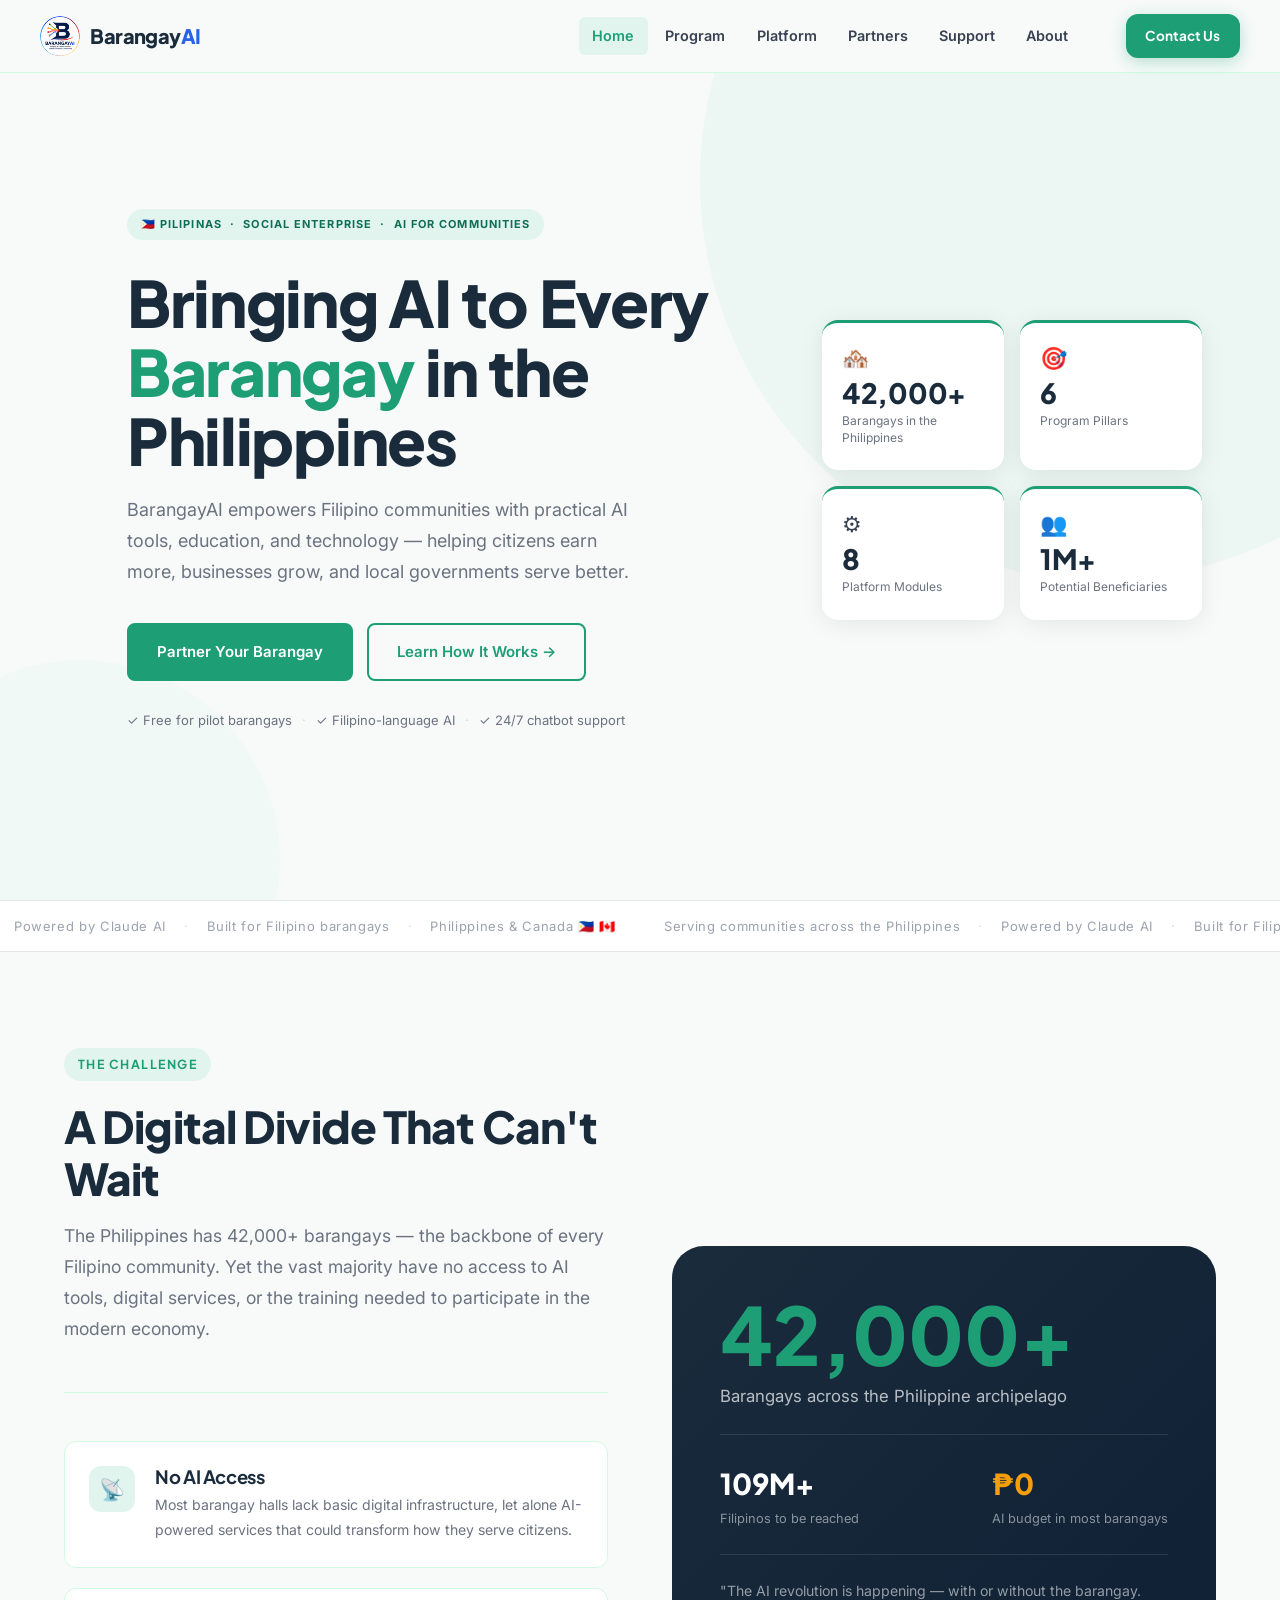
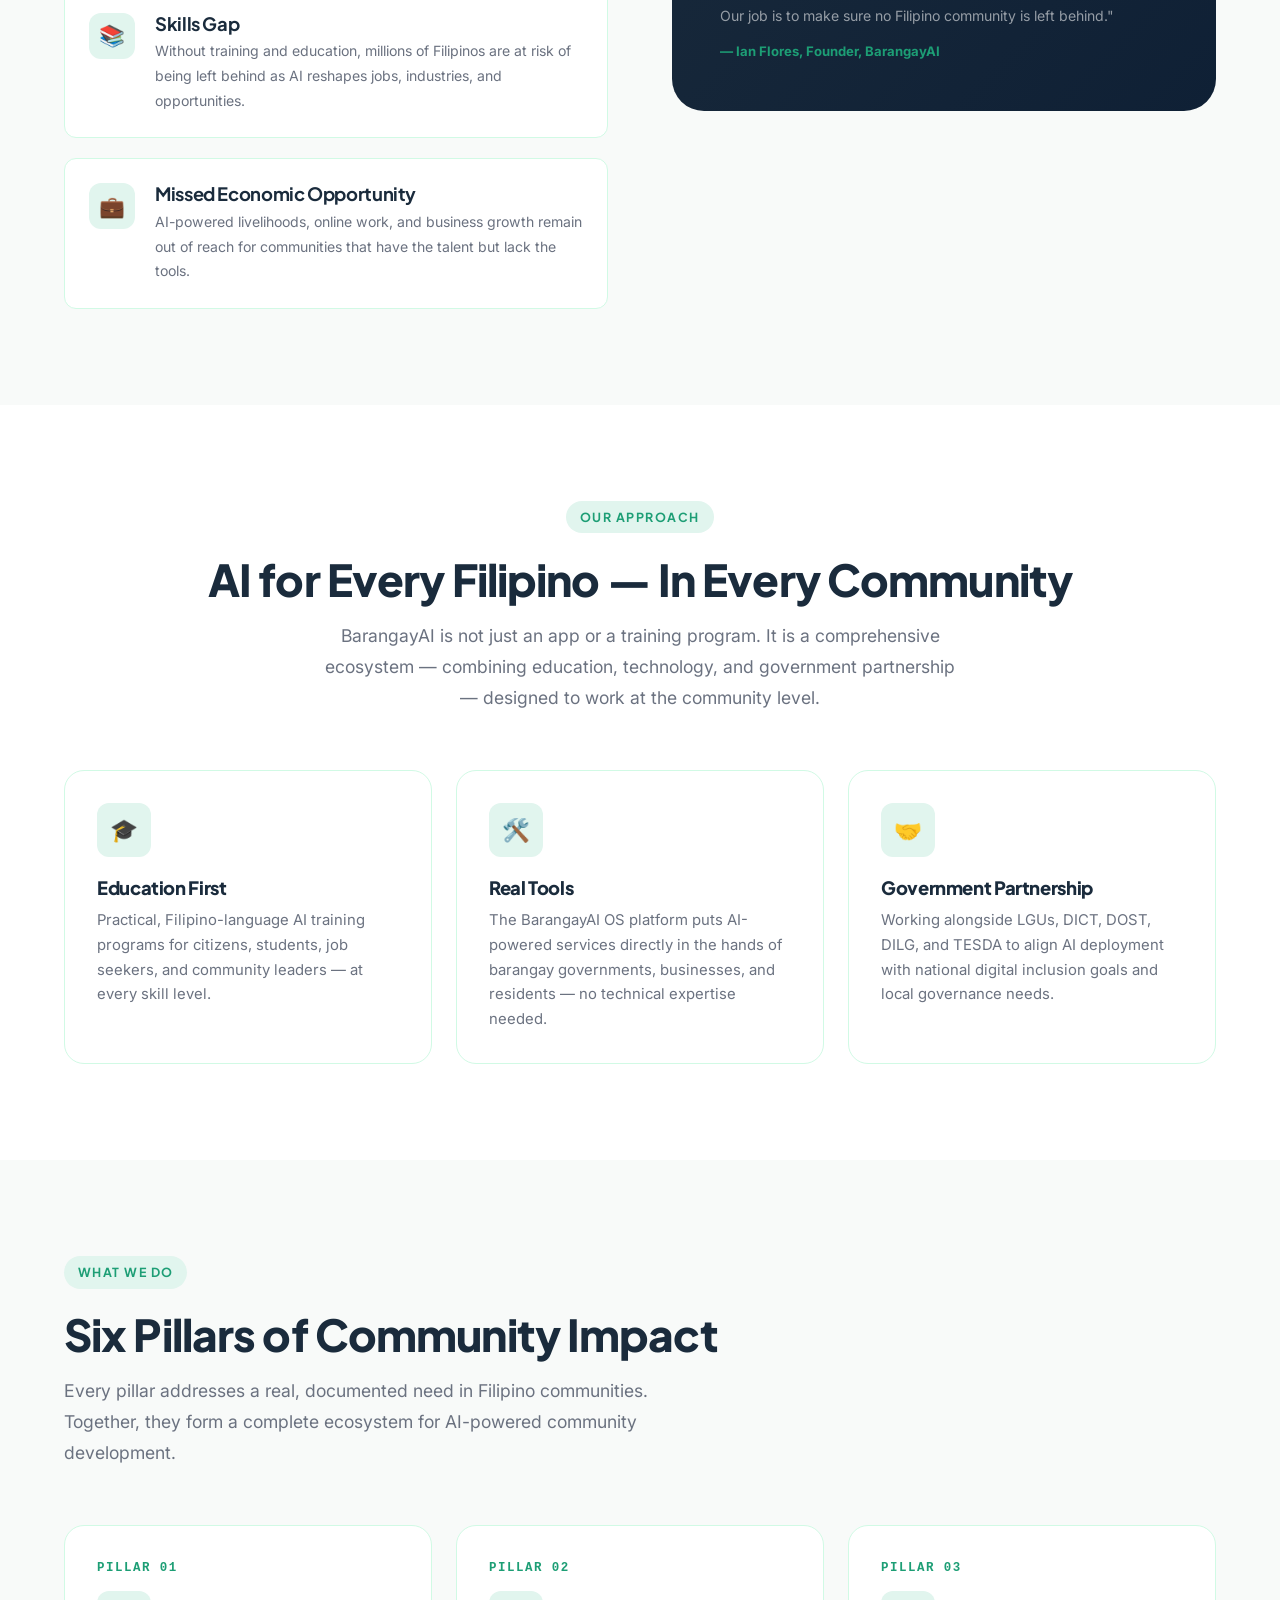
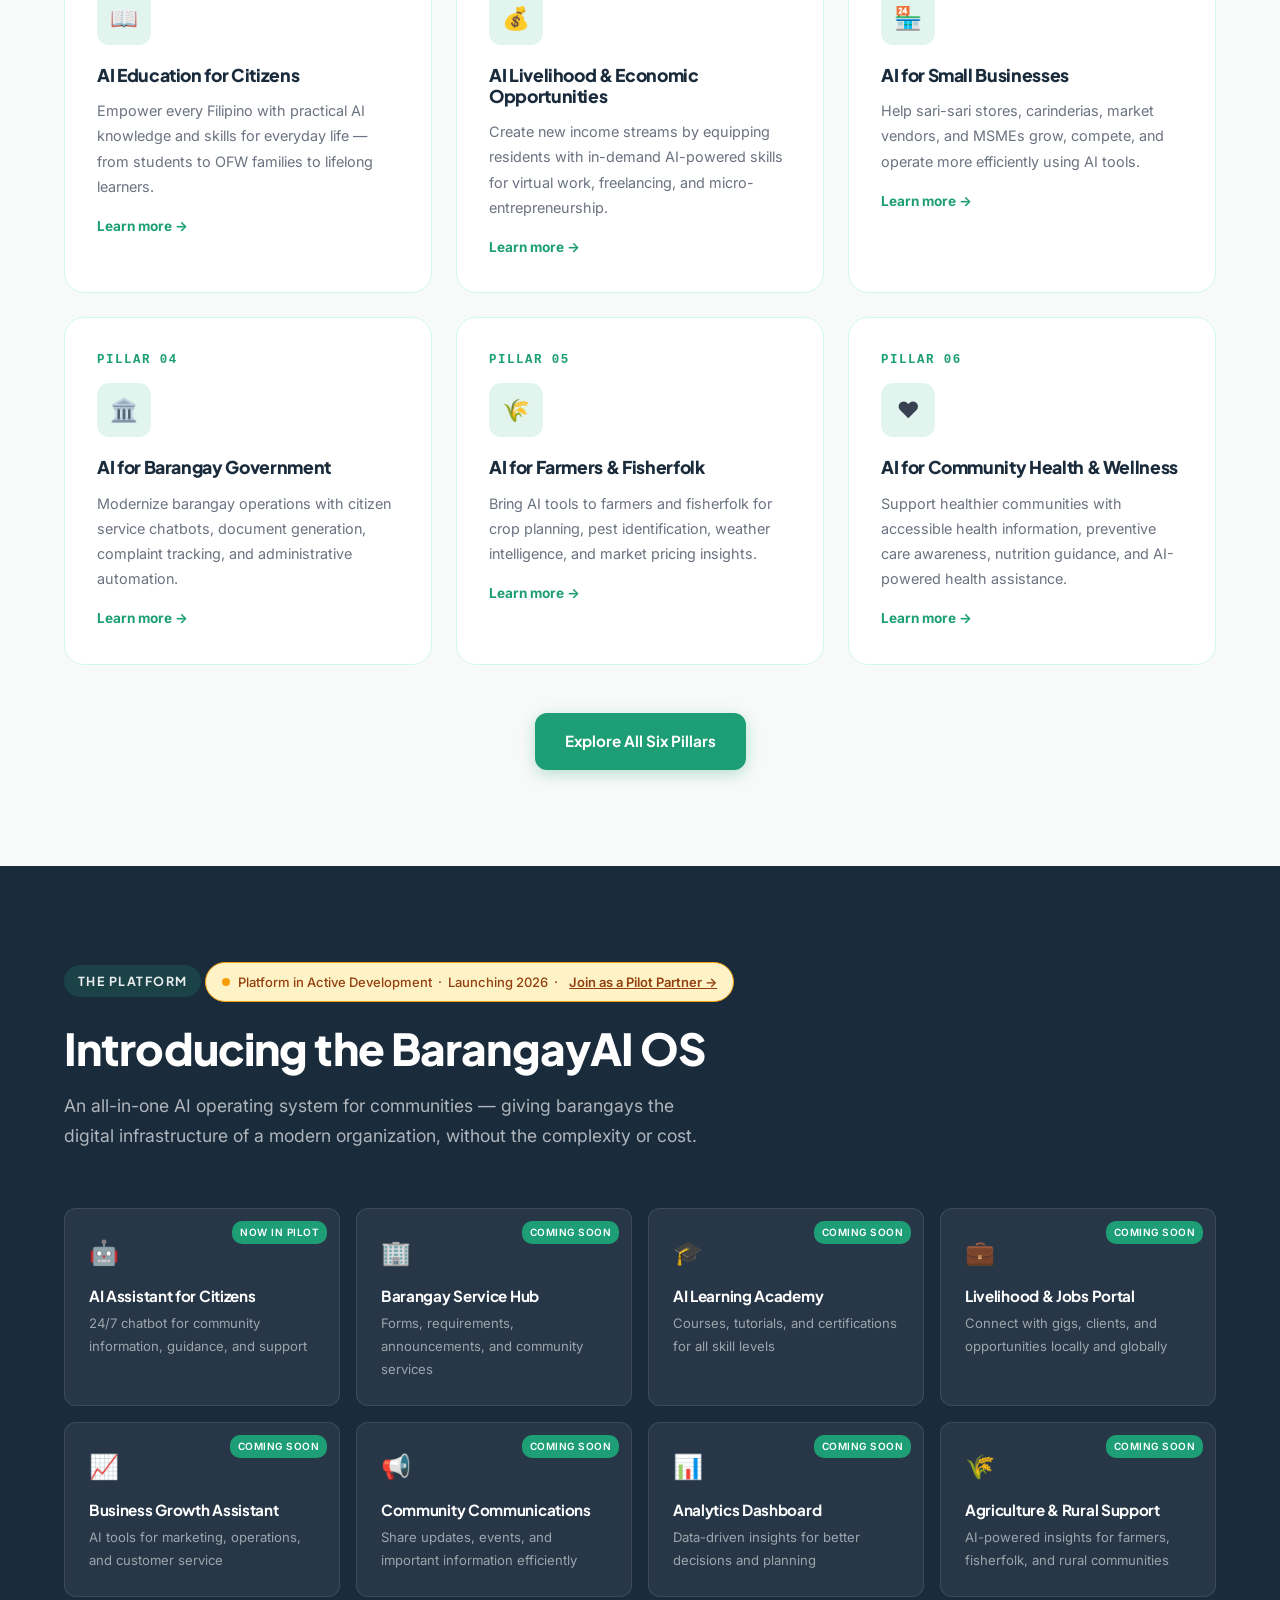
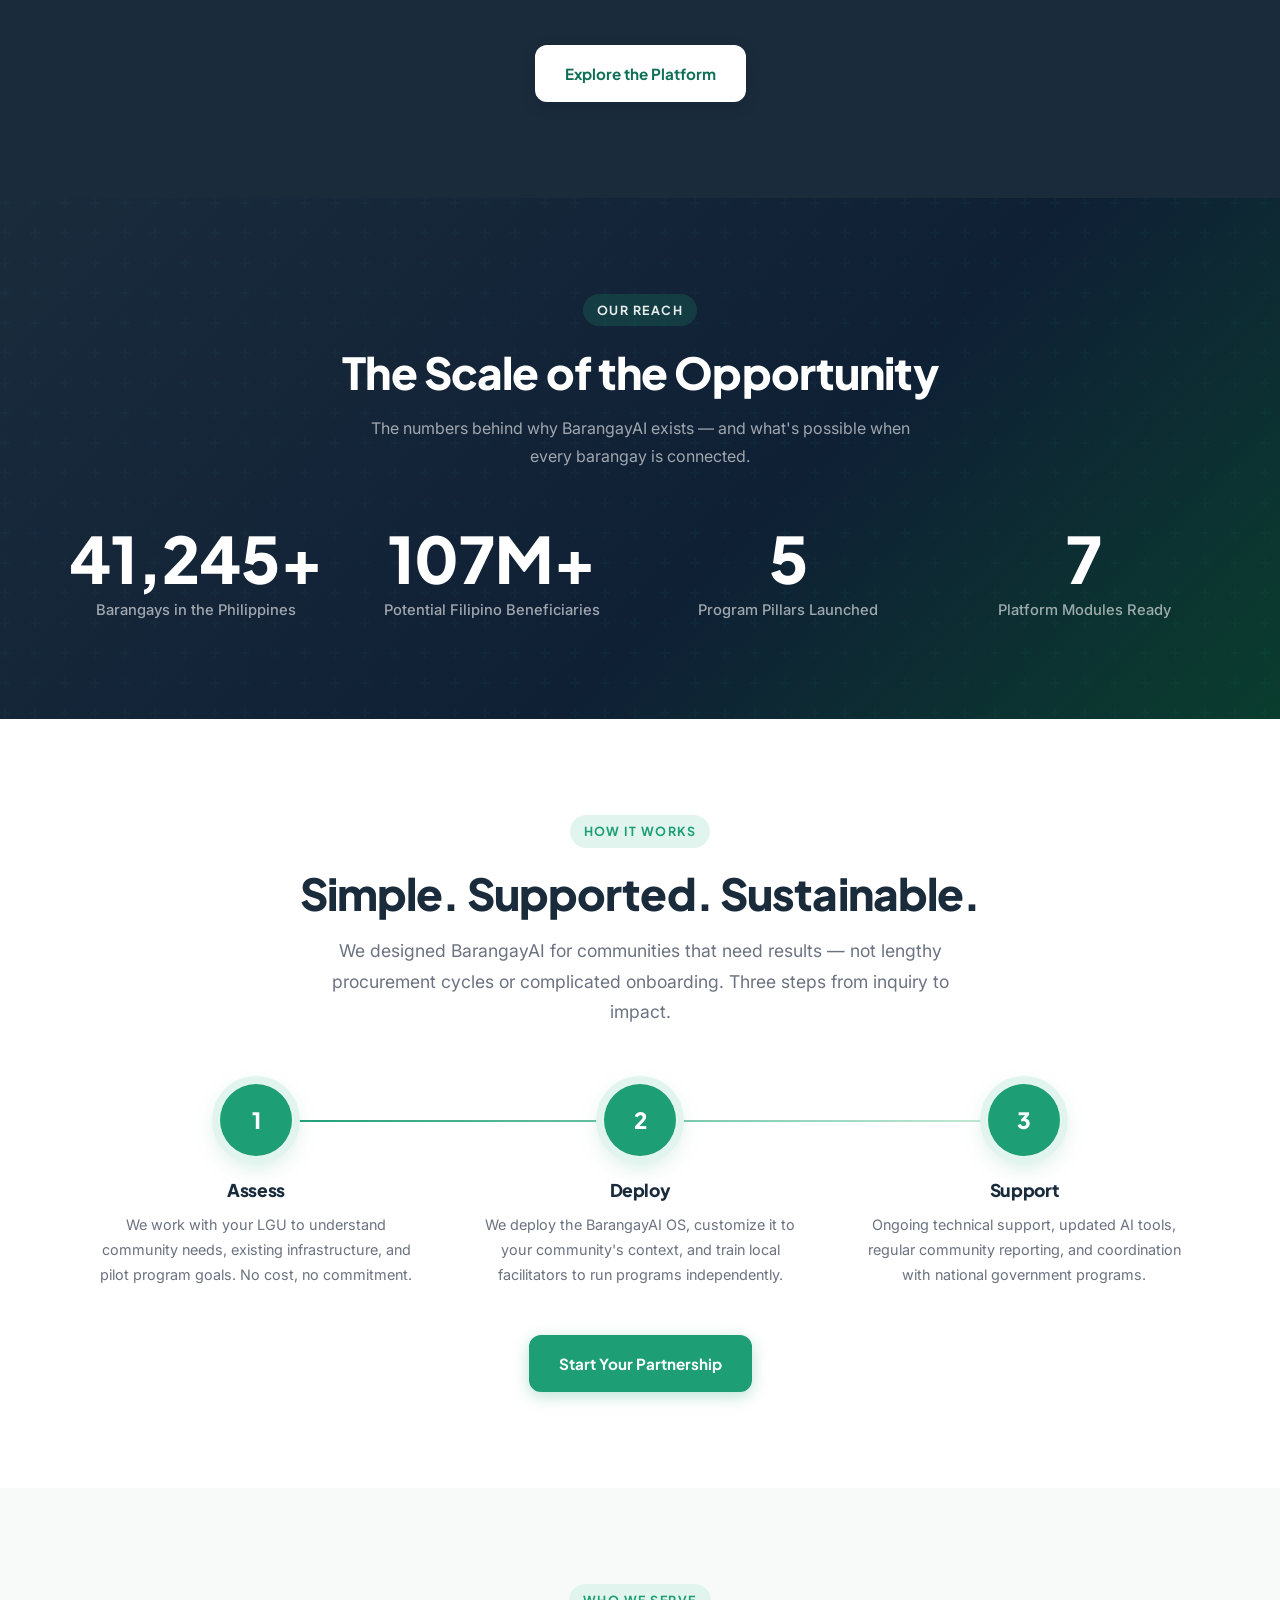
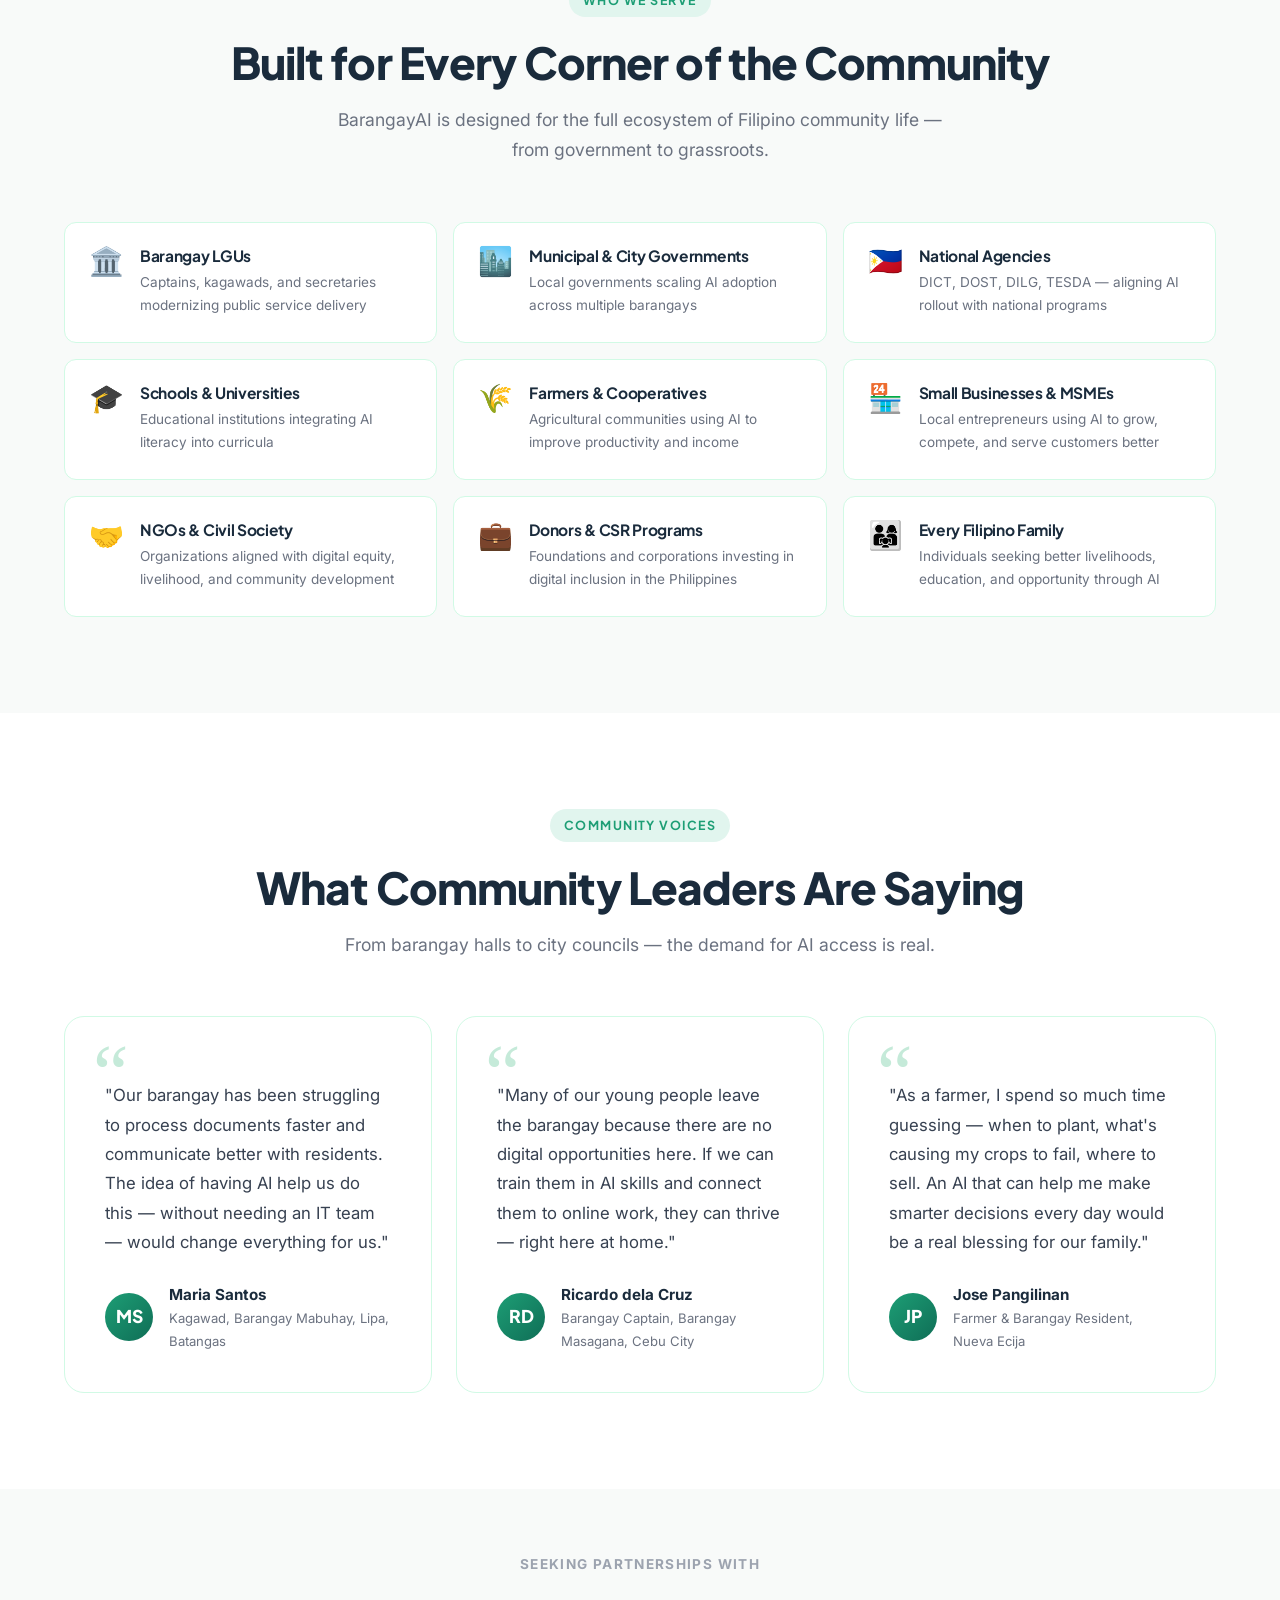
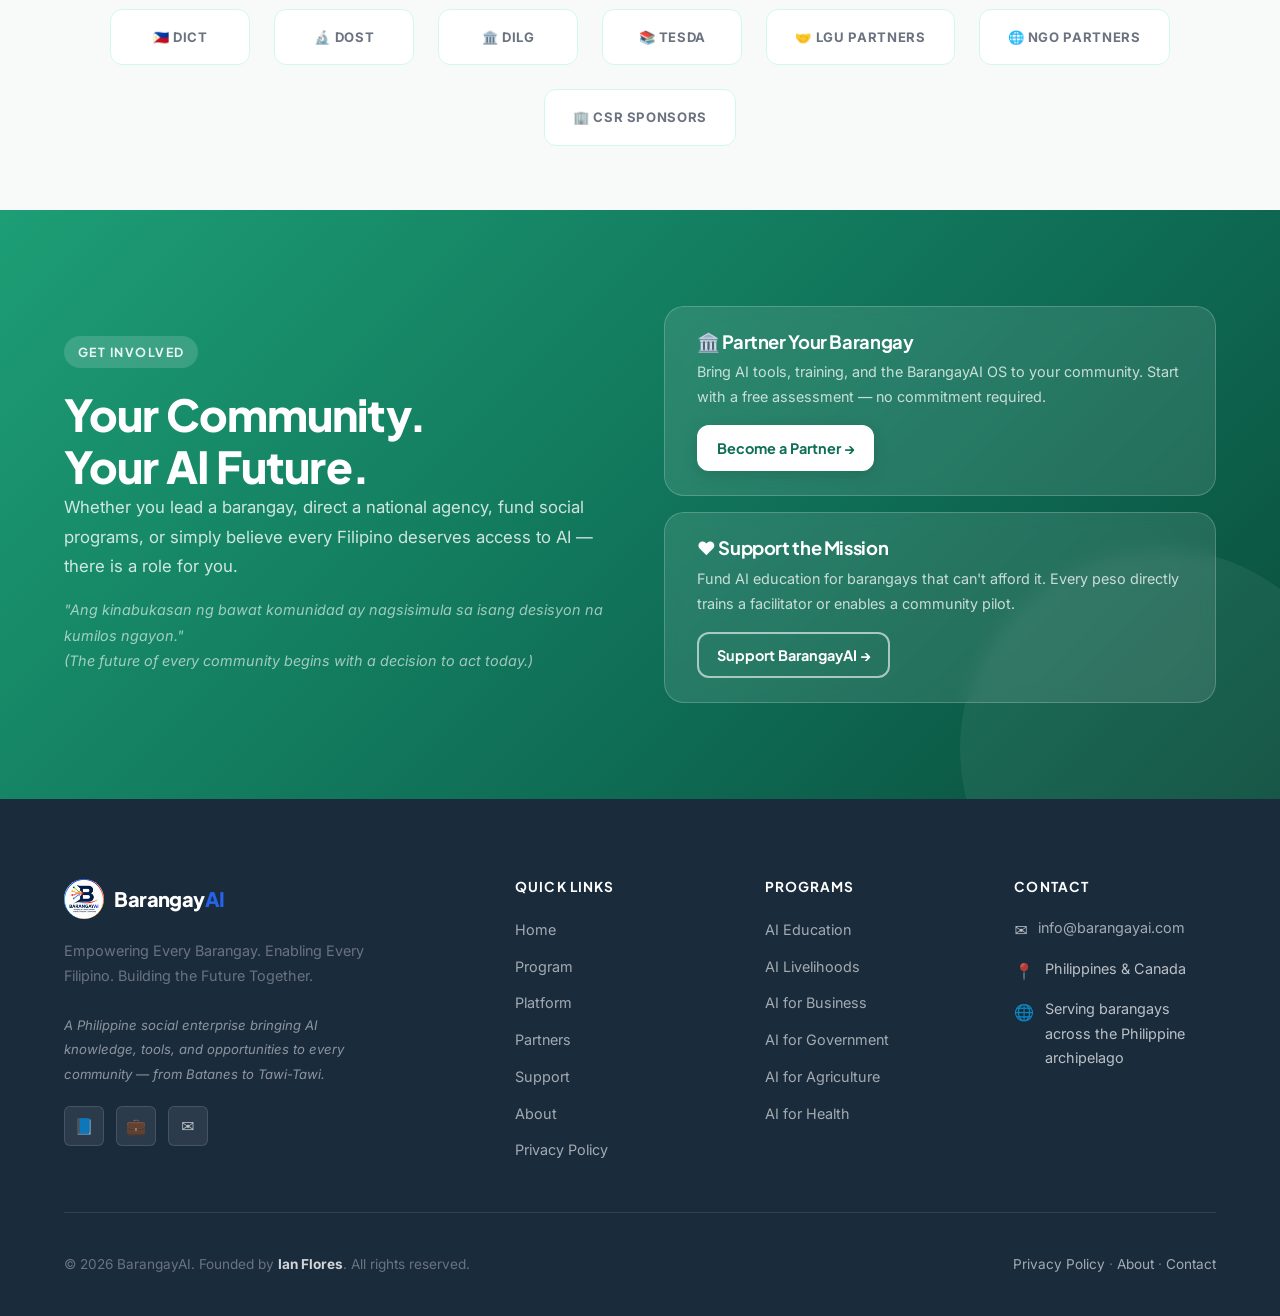
==== index.html @ b5041b25 "Initial BarangayAI website" ====
<!DOCTYPE html>
<html lang="en">
<head>
  <meta charset="UTF-8" />
  <meta name="viewport" content="width=device-width, initial-scale=1.0" />
  <title>BarangayAI — Empowering Every Barangay. Enabling Every Filipino.</title>
  <meta name="description" content="BarangayAI is a Philippine social enterprise bringing AI education, tools, and digital services to all 42,000+ barangays. Partner with us to modernize your community." />
  <meta property="og:title" content="BarangayAI — Empowering Every Barangay. Enabling Every Filipino." />
  <meta property="og:description" content="Bringing AI knowledge, tools, and opportunities to every Filipino community." />
  <meta property="og:type" content="website" />
  <link rel="preconnect" href="https://fonts.googleapis.com" />
  <link rel="preconnect" href="https://fonts.gstatic.com" crossorigin />
  <link href="https://fonts.googleapis.com/css2?family=Plus+Jakarta+Sans:wght@400;500;600;700;800&family=Inter:wght@400;500;600&display=swap" rel="stylesheet" />
  <link rel="stylesheet" href="styles.css" />
  <style>
    /* Hero map SVG inline styles */
    .ph-outline { fill: none; stroke: rgba(29,158,117,.5); stroke-width: 1.5; }
    .map-dot { fill: var(--green); }
    .map-dot-ring { fill: none; stroke: var(--green); stroke-width: 1.5; opacity: .5; }
    .connection-line { stroke: rgba(29,158,117,.2); stroke-width: .75; stroke-dasharray: 4 4; }

    /* Who we work with */
    .audience-grid { display: grid; grid-template-columns: repeat(3, 1fr); gap: 1rem; }
    .audience-card {
      background: var(--white);
      border: 1px solid var(--border);
      border-radius: var(--radius);
      padding: 1.5rem;
      display: flex; align-items: flex-start; gap: 1rem;
      transition: all var(--transition);
    }
    .audience-card:hover { border-color: var(--green); transform: translateY(-3px); box-shadow: var(--shadow); }
    .audience-icon { font-size: 1.75rem; flex-shrink: 0; line-height: 1; }
    .audience-card h4 { font-size: .97rem; margin-bottom: .3rem; }
    .audience-card p { font-size: .85rem; color: var(--gray); margin: 0; }

    @media (max-width: 768px) { .audience-grid { grid-template-columns: 1fr 1fr; } }
    @media (max-width: 480px) { .audience-grid { grid-template-columns: 1fr; } }

    /* Problem section */
    .problem-split { display: grid; grid-template-columns: 1fr 1fr; gap: 4rem; align-items: center; }
    .problem-visual {
      background: linear-gradient(135deg, var(--navy) 0%, #0F2035 100%);
      border-radius: var(--radius-xl);
      padding: 3rem;
      position: relative;
      overflow: hidden;
    }
    .problem-stat-big {
      font-family: var(--font-display);
      font-size: 5rem;
      font-weight: 900;
      color: var(--green);
      line-height: 1;
      display: block;
    }
    .problem-stat-label {
      font-size: 1.05rem;
      color: rgba(255,255,255,.7);
      margin-top: .5rem;
      display: block;
    }
    .problem-divider { height: 1px; background: rgba(255,255,255,.1); margin: 1.5rem 0; }
    .problem-row { display: flex; justify-content: space-between; align-items: center; }
    .problem-mini-num { font-family: var(--font-display); font-size: 1.8rem; font-weight: 900; color: var(--white); }
    .problem-mini-label { font-size: .8rem; color: rgba(255,255,255,.5); }

    @media (max-width: 768px) { .problem-split { grid-template-columns: 1fr; } }

    /* Solution steps */
    .solution-steps { display: flex; flex-direction: column; gap: 1.25rem; }
    .solution-step {
      display: flex; align-items: flex-start; gap: 1.25rem;
      background: var(--white);
      border: 1px solid var(--border);
      border-radius: var(--radius);
      padding: 1.5rem;
      transition: all var(--transition);
    }
    .solution-step:hover { border-color: var(--green); box-shadow: var(--shadow-sm); }
    .solution-step-icon {
      width: 46px; height: 46px; flex-shrink: 0;
      background: var(--mint); border-radius: var(--radius);
      display: flex; align-items: center; justify-content: center;
      font-size: 1.3rem;
    }
    .solution-step h4 { margin-bottom: .3rem; }
    .solution-step p { font-size: .88rem; margin: 0; }

    /* OS Section */
    .os-section { background: var(--navy); }
    .os-modules { display: grid; grid-template-columns: repeat(4, 1fr); gap: 1rem; margin-top: 3rem; }
    .os-module {
      background: rgba(255,255,255,.06);
      border: 1px solid rgba(255,255,255,.1);
      border-radius: var(--radius);
      padding: 1.5rem;
      transition: all var(--transition);
    }
    .os-module:hover { background: rgba(29,158,117,.15); border-color: rgba(29,158,117,.4); transform: translateY(-3px); }
    .os-module-icon { font-size: 1.5rem; margin-bottom: .85rem; }
    .os-module h4 { color: var(--white); font-size: .95rem; margin-bottom: .4rem; }
    .os-module p { font-size: .82rem; color: rgba(255,255,255,.55); margin: 0; }
    @media (max-width: 1024px) { .os-modules { grid-template-columns: repeat(2, 1fr); } }
    @media (max-width: 480px) { .os-modules { grid-template-columns: 1fr; } }
  </style>
</head>
<body>

<!-- NAVIGATION -->
<nav class="nav" role="navigation" aria-label="Main navigation">
  <div class="nav-inner">
    <a href="index.html" class="nav-logo" aria-label="BarangayAI Home">
      <img src="logo.png" alt="" class="nav-logo-img" aria-hidden="true" />
      <span class="nav-logo-text">Barangay<span>AI</span></span>
    </a>
    <ul class="nav-links" role="list">
      <li><a href="index.html">Home</a></li>
      <li><a href="program.html">Program</a></li>
      <li><a href="platform.html">Platform</a></li>
      <li><a href="partners.html">Partners</a></li>
      <li><a href="support.html">Support</a></li>
      <li><a href="about.html">About</a></li>
    </ul>
    <a href="partners.html" class="btn btn-primary btn-sm nav-cta">Contact Us</a>
    <button class="nav-hamburger" aria-label="Open menu" aria-expanded="false">
      <span></span><span></span><span></span>
    </button>
  </div>
</nav>

<!-- MOBILE MENU -->
<div class="nav-mobile" role="dialog" aria-label="Mobile navigation">
  <a href="index.html">Home</a>
  <a href="program.html">Program</a>
  <a href="platform.html">Platform</a>
  <a href="partners.html">Partners</a>
  <a href="support.html">Support</a>
  <a href="about.html">About</a>
  <div class="nav-mobile-cta">
    <a href="partners.html" class="btn btn-primary">Partner With Us</a>
    <a href="support.html" class="btn btn-outline">Support the Mission</a>
  </div>
</div>

<!-- HERO -->
<section class="hero2" id="home">
  <div class="hero2-circle hero2-circle-1" aria-hidden="true"></div>
  <div class="hero2-circle hero2-circle-2" aria-hidden="true"></div>

  <div class="container">
    <div class="hero2-inner">

      <!-- Left column -->
      <div class="hero2-left" style="animation:fadeInUp .6s ease both">
        <div class="hero2-eyebrow">🇵🇭 Pilipinas &nbsp;·&nbsp; Social Enterprise &nbsp;·&nbsp; AI for Communities</div>
        <h1 class="hero2-headline">
          Bringing AI to Every<br>
          <span class="hero2-accent">Barangay</span> in the<br>
          Philippines
        </h1>
        <p class="hero2-sub">
          BarangayAI empowers Filipino communities with practical AI tools,
          education, and technology — helping citizens earn more, businesses
          grow, and local governments serve better.
        </p>
        <div class="hero2-ctas">
          <a href="partners.html" class="hero2-btn hero2-btn-primary">Partner Your Barangay</a>
          <a href="program.html" class="hero2-btn hero2-btn-secondary">Learn How It Works →</a>
        </div>
        <div class="hero2-trust">
          <span>✓ Free for pilot barangays</span>
          <span class="hero2-sep">·</span>
          <span>✓ Filipino-language AI</span>
          <span class="hero2-sep">·</span>
          <span>✓ 24/7 chatbot support</span>
        </div>
      </div>

      <!-- Right column — stat cards -->
      <div class="hero2-right">
        <div class="hero2-cards">
          <div class="hero2-card hero2-card-1">
            <div class="hero2-card-icon">🏘️</div>
            <div class="hero2-card-num" data-count="42000" data-suffix="+">42,000+</div>
            <div class="hero2-card-label">Barangays in the Philippines</div>
          </div>
          <div class="hero2-card hero2-card-2">
            <div class="hero2-card-icon">🎯</div>
            <div class="hero2-card-num" data-count="6">6</div>
            <div class="hero2-card-label">Program Pillars</div>
          </div>
          <div class="hero2-card hero2-card-3">
            <div class="hero2-card-icon">⚙️</div>
            <div class="hero2-card-num" data-count="8">8</div>
            <div class="hero2-card-label">Platform Modules</div>
          </div>
          <div class="hero2-card hero2-card-4">
            <div class="hero2-card-icon">👥</div>
            <div class="hero2-card-num hero2-1m">1M+</div>
            <div class="hero2-card-label">Potential Beneficiaries</div>
          </div>
        </div>
      </div>

    </div>
  </div>
</section>

<!-- SOCIAL PROOF BAR -->
<div class="sp-bar">
  <div class="sp-track">
    <div class="sp-content">
      <span>Serving communities across the Philippines</span>
      <span class="sp-sep">·</span>
      <span>Powered by Claude AI</span>
      <span class="sp-sep">·</span>
      <span>Built for Filipino barangays</span>
      <span class="sp-sep">·</span>
      <span>Philippines &amp; Canada 🇵🇭 🇨🇦</span>
    </div>
    <div class="sp-content" aria-hidden="true">
      <span>Serving communities across the Philippines</span>
      <span class="sp-sep">·</span>
      <span>Powered by Claude AI</span>
      <span class="sp-sep">·</span>
      <span>Built for Filipino barangays</span>
      <span class="sp-sep">·</span>
      <span>Philippines &amp; Canada 🇵🇭 🇨🇦</span>
    </div>
  </div>
</div>


<!-- THE PROBLEM -->
<section id="problem" style="background: var(--warm-white);">
  <div class="container">
    <div class="problem-split">
      <div class="reveal">
        <span class="section-label">The Challenge</span>
        <h2 class="section-title">A Digital Divide That Can't Wait</h2>
        <p class="section-sub mb-0">
          The Philippines has 42,000+ barangays — the backbone of every Filipino community.
          Yet the vast majority have no access to AI tools, digital services, or the training
          needed to participate in the modern economy.
        </p>
        <div class="divider"></div>
        <div class="solution-steps">
          <div class="solution-step">
            <div class="solution-step-icon">📡</div>
            <div>
              <h4>No AI Access</h4>
              <p>Most barangay halls lack basic digital infrastructure, let alone AI-powered services that could transform how they serve citizens.</p>
            </div>
          </div>
          <div class="solution-step">
            <div class="solution-step-icon">📚</div>
            <div>
              <h4>Skills Gap</h4>
              <p>Without training and education, millions of Filipinos are at risk of being left behind as AI reshapes jobs, industries, and opportunities.</p>
            </div>
          </div>
          <div class="solution-step">
            <div class="solution-step-icon">💼</div>
            <div>
              <h4>Missed Economic Opportunity</h4>
              <p>AI-powered livelihoods, online work, and business growth remain out of reach for communities that have the talent but lack the tools.</p>
            </div>
          </div>
        </div>
      </div>
      <div class="reveal reveal-delay-2">
        <div class="problem-visual">
          <span class="problem-stat-big" data-count="42000" data-suffix="+">42,000+</span>
          <span class="problem-stat-label">Barangays across the Philippine archipelago</span>
          <div class="problem-divider"></div>
          <div class="problem-row">
            <div>
              <div class="problem-mini-num">109M+</div>
              <div class="problem-mini-label">Filipinos to be reached</div>
            </div>
            <div>
              <div class="problem-mini-num" style="color:var(--gold)">₱0</div>
              <div class="problem-mini-label">AI budget in most barangays</div>
            </div>
          </div>
          <div class="problem-divider"></div>
          <p style="color:rgba(255,255,255,.55);font-size:.88rem;margin:0">
            "The AI revolution is happening — with or without the barangay.
            Our job is to make sure no Filipino community is left behind."
          </p>
          <p style="color:var(--green);font-size:.82rem;margin-top:.75rem;font-weight:700">
            — Ian Flores, Founder, BarangayAI
          </p>
        </div>
      </div>
    </div>
  </div>
</section>

<!-- THE SOLUTION -->
<section id="solution" style="background: var(--white);">
  <div class="container">
    <div class="section-header centered reveal">
      <span class="section-label">Our Approach</span>
      <h2 class="section-title">AI for Every Filipino — In Every Community</h2>
      <p class="section-sub">
        BarangayAI is not just an app or a training program. It is a comprehensive
        ecosystem — combining education, technology, and government partnership —
        designed to work at the community level.
      </p>
    </div>
    <div class="grid-3 reveal">
      <div class="card">
        <div class="card-icon">🎓</div>
        <h3>Education First</h3>
        <p>Practical, Filipino-language AI training programs for citizens, students, job seekers, and community leaders — at every skill level.</p>
      </div>
      <div class="card reveal-delay-1">
        <div class="card-icon">🛠️</div>
        <h3>Real Tools</h3>
        <p>The BarangayAI OS platform puts AI-powered services directly in the hands of barangay governments, businesses, and residents — no technical expertise needed.</p>
      </div>
      <div class="card reveal-delay-2">
        <div class="card-icon">🤝</div>
        <h3>Government Partnership</h3>
        <p>Working alongside LGUs, DICT, DOST, DILG, and TESDA to align AI deployment with national digital inclusion goals and local governance needs.</p>
      </div>
    </div>
  </div>
</section>

<!-- SIX PILLARS -->
<section id="pillars" style="background: var(--warm-white);">
  <div class="container">
    <div class="section-header reveal">
      <span class="section-label">What We Do</span>
      <h2 class="section-title">Six Pillars of Community Impact</h2>
      <p class="section-sub">
        Every pillar addresses a real, documented need in Filipino communities.
        Together, they form a complete ecosystem for AI-powered community development.
      </p>
    </div>
    <div class="grid-3">
      <div class="pillar-card reveal">
        <span class="pillar-num">Pillar 01</span>
        <div class="card-icon">📖</div>
        <h3>AI Education for Citizens</h3>
        <p>Empower every Filipino with practical AI knowledge and skills for everyday life — from students to OFW families to lifelong learners.</p>
        <a href="program.html#pillar-1" style="display:inline-flex;align-items:center;gap:.4rem;font-size:.85rem;font-weight:700;color:var(--green);margin-top:1rem;">Learn more →</a>
      </div>
      <div class="pillar-card reveal reveal-delay-1">
        <span class="pillar-num">Pillar 02</span>
        <div class="card-icon">💰</div>
        <h3>AI Livelihood & Economic Opportunities</h3>
        <p>Create new income streams by equipping residents with in-demand AI-powered skills for virtual work, freelancing, and micro-entrepreneurship.</p>
        <a href="program.html#pillar-2" style="display:inline-flex;align-items:center;gap:.4rem;font-size:.85rem;font-weight:700;color:var(--green);margin-top:1rem;">Learn more →</a>
      </div>
      <div class="pillar-card reveal reveal-delay-2">
        <span class="pillar-num">Pillar 03</span>
        <div class="card-icon">🏪</div>
        <h3>AI for Small Businesses</h3>
        <p>Help sari-sari stores, carinderias, market vendors, and MSMEs grow, compete, and operate more efficiently using AI tools.</p>
        <a href="program.html#pillar-3" style="display:inline-flex;align-items:center;gap:.4rem;font-size:.85rem;font-weight:700;color:var(--green);margin-top:1rem;">Learn more →</a>
      </div>
      <div class="pillar-card reveal">
        <span class="pillar-num">Pillar 04</span>
        <div class="card-icon">🏛️</div>
        <h3>AI for Barangay Government</h3>
        <p>Modernize barangay operations with citizen service chatbots, document generation, complaint tracking, and administrative automation.</p>
        <a href="program.html#pillar-4" style="display:inline-flex;align-items:center;gap:.4rem;font-size:.85rem;font-weight:700;color:var(--green);margin-top:1rem;">Learn more →</a>
      </div>
      <div class="pillar-card reveal reveal-delay-1">
        <span class="pillar-num">Pillar 05</span>
        <div class="card-icon">🌾</div>
        <h3>AI for Farmers & Fisherfolk</h3>
        <p>Bring AI tools to farmers and fisherfolk for crop planning, pest identification, weather intelligence, and market pricing insights.</p>
        <a href="program.html#pillar-5" style="display:inline-flex;align-items:center;gap:.4rem;font-size:.85rem;font-weight:700;color:var(--green);margin-top:1rem;">Learn more →</a>
      </div>
      <div class="pillar-card reveal reveal-delay-2">
        <span class="pillar-num">Pillar 06</span>
        <div class="card-icon">❤️</div>
        <h3>AI for Community Health & Wellness</h3>
        <p>Support healthier communities with accessible health information, preventive care awareness, nutrition guidance, and AI-powered health assistance.</p>
        <a href="program.html#pillar-6" style="display:inline-flex;align-items:center;gap:.4rem;font-size:.85rem;font-weight:700;color:var(--green);margin-top:1rem;">Learn more →</a>
      </div>
    </div>
    <div class="text-center mt-3 reveal">
      <a href="program.html" class="btn btn-primary">Explore All Six Pillars</a>
    </div>
  </div>
</section>

<!-- BARANGAYAI OS -->
<section class="os-section">
  <div class="container">
    <div class="section-header reveal">
      <span class="section-label" style="background:rgba(29,158,117,.2);color:rgba(255,255,255,.9)">The Platform</span>
      <div class="platform-status-banner">
        <span class="status-dot"></span>
        Platform in Active Development &nbsp;·&nbsp; Launching 2026 &nbsp;·&nbsp; <a href="partners.html">Join as a Pilot Partner →</a>
      </div>
      <h2 class="section-title text-white">Introducing the BarangayAI OS</h2>
      <p class="section-sub" style="color:rgba(255,255,255,.65);max-width:660px">
        An all-in-one AI operating system for communities — giving barangays the digital
        infrastructure of a modern organization, without the complexity or cost.
      </p>
    </div>
    <div class="os-modules reveal">
      <div class="os-module">
        <span class="module-badge">Now in Pilot</span>
        <div class="os-module-icon">🤖</div>
        <h4>AI Assistant for Citizens</h4>
        <p>24/7 chatbot for community information, guidance, and support</p>
      </div>
      <div class="os-module">
        <span class="module-badge">Coming Soon</span>
        <div class="os-module-icon">🏢</div>
        <h4>Barangay Service Hub</h4>
        <p>Forms, requirements, announcements, and community services</p>
      </div>
      <div class="os-module">
        <span class="module-badge">Coming Soon</span>
        <div class="os-module-icon">🎓</div>
        <h4>AI Learning Academy</h4>
        <p>Courses, tutorials, and certifications for all skill levels</p>
      </div>
      <div class="os-module">
        <span class="module-badge">Coming Soon</span>
        <div class="os-module-icon">💼</div>
        <h4>Livelihood & Jobs Portal</h4>
        <p>Connect with gigs, clients, and opportunities locally and globally</p>
      </div>
      <div class="os-module">
        <span class="module-badge">Coming Soon</span>
        <div class="os-module-icon">📈</div>
        <h4>Business Growth Assistant</h4>
        <p>AI tools for marketing, operations, and customer service</p>
      </div>
      <div class="os-module">
        <span class="module-badge">Coming Soon</span>
        <div class="os-module-icon">📢</div>
        <h4>Community Communications</h4>
        <p>Share updates, events, and important information efficiently</p>
      </div>
      <div class="os-module">
        <span class="module-badge">Coming Soon</span>
        <div class="os-module-icon">📊</div>
        <h4>Analytics Dashboard</h4>
        <p>Data-driven insights for better decisions and planning</p>
      </div>
      <div class="os-module">
        <span class="module-badge">Coming Soon</span>
        <div class="os-module-icon">🌾</div>
        <h4>Agriculture & Rural Support</h4>
        <p>AI-powered insights for farmers, fisherfolk, and rural communities</p>
      </div>
    </div>
    <div class="text-center mt-3 reveal">
      <a href="platform.html" class="btn btn-white">Explore the Platform</a>
    </div>
  </div>
</section>

<!-- IMPACT NUMBERS -->
<section class="impact-section">
  <div class="container">
    <div class="section-header centered reveal">
      <span class="section-label" style="background:rgba(29,158,117,.2);color:rgba(255,255,255,.9)">Our Reach</span>
      <h2 class="section-title text-white">The Scale of the Opportunity</h2>
      <p style="color:rgba(255,255,255,.6);font-size:1rem;max-width:560px;margin:0 auto">
        The numbers behind why BarangayAI exists — and what's possible when every barangay is connected.
      </p>
    </div>
    <div class="impact-grid reveal">
      <div class="impact-item">
        <span class="impact-num" data-count="42000" data-suffix="+"><span class="gold">42,000</span>+</span>
        <div class="impact-label">Barangays in the Philippines</div>
      </div>
      <div class="impact-item">
        <span class="impact-num" data-count="109" data-suffix="M+"><span class="gold">109</span>M+</span>
        <div class="impact-label">Potential Filipino Beneficiaries</div>
      </div>
      <div class="impact-item">
        <span class="impact-num" data-count="6">6</span>
        <div class="impact-label">Program Pillars Launched</div>
      </div>
      <div class="impact-item">
        <span class="impact-num" data-count="8">8</span>
        <div class="impact-label">Platform Modules Ready</div>
      </div>
    </div>
  </div>
</section>

<!-- HOW IT WORKS -->
<section id="how-it-works" style="background: var(--white);">
  <div class="container">
    <div class="section-header centered reveal">
      <span class="section-label">How It Works</span>
      <h2 class="section-title">Simple. Supported. Sustainable.</h2>
      <p class="section-sub">
        We designed BarangayAI for communities that need results — not lengthy
        procurement cycles or complicated onboarding. Three steps from inquiry to impact.
      </p>
    </div>
    <div class="steps reveal">
      <div class="step">
        <div class="step-num">1</div>
        <h3>Assess</h3>
        <p>We work with your LGU to understand community needs, existing infrastructure, and pilot program goals. No cost, no commitment.</p>
      </div>
      <div class="step">
        <div class="step-num">2</div>
        <h3>Deploy</h3>
        <p>We deploy the BarangayAI OS, customize it to your community's context, and train local facilitators to run programs independently.</p>
      </div>
      <div class="step">
        <div class="step-num">3</div>
        <h3>Support</h3>
        <p>Ongoing technical support, updated AI tools, regular community reporting, and coordination with national government programs.</p>
      </div>
    </div>
    <div class="text-center mt-3 reveal">
      <a href="partners.html" class="btn btn-primary">Start Your Partnership</a>
    </div>
  </div>
</section>

<!-- WHO WE WORK WITH -->
<section style="background: var(--warm-white);">
  <div class="container">
    <div class="section-header centered reveal">
      <span class="section-label">Who We Serve</span>
      <h2 class="section-title">Built for Every Corner of the Community</h2>
      <p class="section-sub">
        BarangayAI is designed for the full ecosystem of Filipino community life — from government to grassroots.
      </p>
    </div>
    <div class="audience-grid reveal">
      <div class="audience-card">
        <div class="audience-icon">🏛️</div>
        <div>
          <h4>Barangay LGUs</h4>
          <p>Captains, kagawads, and secretaries modernizing public service delivery</p>
        </div>
      </div>
      <div class="audience-card">
        <div class="audience-icon">🏙️</div>
        <div>
          <h4>Municipal & City Governments</h4>
          <p>Local governments scaling AI adoption across multiple barangays</p>
        </div>
      </div>
      <div class="audience-card">
        <div class="audience-icon">🇵🇭</div>
        <div>
          <h4>National Agencies</h4>
          <p>DICT, DOST, DILG, TESDA — aligning AI rollout with national programs</p>
        </div>
      </div>
      <div class="audience-card">
        <div class="audience-icon">🎓</div>
        <div>
          <h4>Schools & Universities</h4>
          <p>Educational institutions integrating AI literacy into curricula</p>
        </div>
      </div>
      <div class="audience-card">
        <div class="audience-icon">🌾</div>
        <div>
          <h4>Farmers & Cooperatives</h4>
          <p>Agricultural communities using AI to improve productivity and income</p>
        </div>
      </div>
      <div class="audience-card">
        <div class="audience-icon">🏪</div>
        <div>
          <h4>Small Businesses & MSMEs</h4>
          <p>Local entrepreneurs using AI to grow, compete, and serve customers better</p>
        </div>
      </div>
      <div class="audience-card">
        <div class="audience-icon">🤝</div>
        <div>
          <h4>NGOs & Civil Society</h4>
          <p>Organizations aligned with digital equity, livelihood, and community development</p>
        </div>
      </div>
      <div class="audience-card">
        <div class="audience-icon">💼</div>
        <div>
          <h4>Donors & CSR Programs</h4>
          <p>Foundations and corporations investing in digital inclusion in the Philippines</p>
        </div>
      </div>
      <div class="audience-card">
        <div class="audience-icon">👨‍👩‍👧</div>
        <div>
          <h4>Every Filipino Family</h4>
          <p>Individuals seeking better livelihoods, education, and opportunity through AI</p>
        </div>
      </div>
    </div>
  </div>
</section>

<!-- TESTIMONIALS -->
<section style="background: var(--white);">
  <div class="container">
    <div class="section-header centered reveal">
      <span class="section-label">Community Voices</span>
      <h2 class="section-title">What Community Leaders Are Saying</h2>
      <p class="section-sub">From barangay halls to city councils — the demand for AI access is real.</p>
    </div>
    <div class="grid-3 reveal">
      <div class="testimonial-card">
        <p class="testimonial-text">
          "Our barangay has been struggling to process documents faster and communicate
          better with residents. The idea of having AI help us do this — without needing
          an IT team — would change everything for us."
        </p>
        <div class="testimonial-author">
          <div class="testimonial-avatar">MS</div>
          <div>
            <div class="testimonial-name">Maria Santos</div>
            <div class="testimonial-role">Kagawad, Barangay Mabuhay, Lipa, Batangas</div>
          </div>
        </div>
      </div>
      <div class="testimonial-card reveal-delay-1">
        <p class="testimonial-text">
          "Many of our young people leave the barangay because there are no digital
          opportunities here. If we can train them in AI skills and connect them to
          online work, they can thrive — right here at home."
        </p>
        <div class="testimonial-author">
          <div class="testimonial-avatar">RD</div>
          <div>
            <div class="testimonial-name">Ricardo dela Cruz</div>
            <div class="testimonial-role">Barangay Captain, Barangay Masagana, Cebu City</div>
          </div>
        </div>
      </div>
      <div class="testimonial-card reveal-delay-2">
        <p class="testimonial-text">
          "As a farmer, I spend so much time guessing — when to plant, what's causing
          my crops to fail, where to sell. An AI that can help me make smarter decisions
          every day would be a real blessing for our family."
        </p>
        <div class="testimonial-author">
          <div class="testimonial-avatar">JP</div>
          <div>
            <div class="testimonial-name">Jose Pangilinan</div>
            <div class="testimonial-role">Farmer & Barangay Resident, Nueva Ecija</div>
          </div>
        </div>
      </div>
    </div>
  </div>
</section>

<!-- PARTNER LOGOS -->
<section style="background: var(--warm-white); padding: 4rem 0;">
  <div class="container">
    <p class="text-center" style="font-size:.85rem;font-weight:700;letter-spacing:.1em;text-transform:uppercase;color:var(--gray-light);margin-bottom:2rem;">
      Seeking Partnerships With
    </p>
    <div class="partner-logos reveal">
      <div class="partner-logo">🇵🇭 DICT</div>
      <div class="partner-logo">🔬 DOST</div>
      <div class="partner-logo">🏛️ DILG</div>
      <div class="partner-logo">📚 TESDA</div>
      <div class="partner-logo">🤝 LGU Partners</div>
      <div class="partner-logo">🌐 NGO Partners</div>
      <div class="partner-logo">🏢 CSR Sponsors</div>
    </div>
  </div>
</section>

<!-- CTA -->
<section class="cta-section">
  <div class="container">
    <div class="cta-inner reveal">
      <div class="cta-left">
        <span class="section-label" style="background:rgba(255,255,255,.15);color:rgba(255,255,255,.9)">Get Involved</span>
        <h2>Your Community.<br />Your AI Future.</h2>
        <p>
          Whether you lead a barangay, direct a national agency, fund social programs,
          or simply believe every Filipino deserves access to AI — there is a role for you.
        </p>
        <p style="font-style:italic;font-size:.9rem;opacity:.75;margin-top:1rem">
          "Ang kinabukasan ng bawat komunidad ay nagsisimula sa isang desisyon na kumilos ngayon."<br/>
          <em>(The future of every community begins with a decision to act today.)</em>
        </p>
      </div>
      <div class="cta-cards">
        <div class="cta-card">
          <h4>🏛️ Partner Your Barangay</h4>
          <p>Bring AI tools, training, and the BarangayAI OS to your community. Start with a free assessment — no commitment required.</p>
          <a href="partners.html" class="btn btn-white btn-sm">Become a Partner →</a>
        </div>
        <div class="cta-card">
          <h4>❤️ Support the Mission</h4>
          <p>Fund AI education for barangays that can't afford it. Every peso directly trains a facilitator or enables a community pilot.</p>
          <a href="support.html" class="btn btn-outline-white btn-sm">Support BarangayAI →</a>
        </div>
      </div>
    </div>
  </div>
</section>

<!-- FOOTER -->
<footer class="footer">
  <div class="container">
    <div class="footer-grid">
      <div class="footer-brand">
        <a href="index.html" class="nav-logo">
          <img src="logo.png" alt="" class="nav-logo-img" aria-hidden="true" />
          <span class="nav-logo-text">Barangay<span>AI</span></span>
        </a>
        <p>
          Empowering Every Barangay. Enabling Every Filipino. Building the Future Together.
          <br /><br />
          <em>A Philippine social enterprise bringing AI knowledge, tools, and opportunities to every community — from Batanes to Tawi-Tawi.</em>
        </p>
        <div class="footer-social">
          <a href="#" class="social-btn" aria-label="Facebook">📘</a>
          <a href="#" class="social-btn" aria-label="LinkedIn">💼</a>
          <a href="mailto:info@barangayai.com" class="social-btn" aria-label="Email">✉️</a>
        </div>
      </div>
      <div class="footer-col">
        <h5>Quick Links</h5>
        <ul class="footer-links">
          <li><a href="index.html">Home</a></li>
          <li><a href="program.html">Program</a></li>
          <li><a href="platform.html">Platform</a></li>
          <li><a href="partners.html">Partners</a></li>
          <li><a href="support.html">Support</a></li>
          <li><a href="about.html">About</a></li>
          <li><a href="privacy.html">Privacy Policy</a></li>
        </ul>
      </div>
      <div class="footer-col">
        <h5>Programs</h5>
        <ul class="footer-links">
          <li><a href="program.html#pillar-1">AI Education</a></li>
          <li><a href="program.html#pillar-2">AI Livelihoods</a></li>
          <li><a href="program.html#pillar-3">AI for Business</a></li>
          <li><a href="program.html#pillar-4">AI for Government</a></li>
          <li><a href="program.html#pillar-5">AI for Agriculture</a></li>
          <li><a href="program.html#pillar-6">AI for Health</a></li>
        </ul>
      </div>
      <div class="footer-col">
        <h5>Contact</h5>
        <div class="footer-contact">
          <div class="footer-contact-item">
            <span>✉️</span>
            <a href="mailto:info@barangayai.com" style="color:rgba(255,255,255,.6)">info@barangayai.com</a>
          </div>
          <div class="footer-contact-item">
            <span>📍</span>
            <span>Philippines & Canada</span>
          </div>
          <div class="footer-contact-item">
            <span>🌐</span>
            <span>Serving barangays across the Philippine archipelago</span>
          </div>
        </div>
      </div>
    </div>
    <div class="footer-bottom">
      <p>© 2026 BarangayAI. Founded by <strong style="color:rgba(255,255,255,.8)">Ian Flores</strong>. All rights reserved.</p>
      <p><a href="privacy.html">Privacy Policy</a> · <a href="about.html">About</a> · <a href="partners.html">Contact</a></p>
    </div>
  </div>
</footer>

<div id="phTooltip" class="ph-map-tooltip"></div>
<script src="main.js"></script>
</body>
</html>
---- styles.css ----
/* ============================================================
   BarangayAI — Global Design System
   ============================================================ */

/* --- Reset & Base --- */
*, *::before, *::after { box-sizing: border-box; margin: 0; padding: 0; }

:root {
  --green:       #1D9E75;
  --green-deep:  #0F6E56;
  --green-dark:  #0A4D3C;
  --navy:        #1A2B3C;
  --navy-light:  #2C3E50;
  --warm-white:  #F8FAF9;
  --mint:        #E1F5EE;
  --mint-mid:    #C5EAD9;
  --gray:        #6B7280;
  --gray-light:  #9CA3AF;
  --gray-dark:   #374151;
  --gold:        #F59E0B;
  --gold-light:  #FDE68A;
  --white:       #FFFFFF;
  --border:      #D1FAE5;

  --font-display: 'Plus Jakarta Sans', 'Inter', system-ui, sans-serif;
  --font-body:    'Inter', system-ui, sans-serif;
  --font-mono:    'JetBrains Mono', 'Fira Code', monospace;

  --radius-sm:  6px;
  --radius:     12px;
  --radius-lg:  20px;
  --radius-xl:  32px;

  --shadow-sm:  0 1px 3px rgba(0,0,0,.08), 0 1px 2px rgba(0,0,0,.06);
  --shadow:     0 4px 16px rgba(0,0,0,.08), 0 2px 6px rgba(0,0,0,.05);
  --shadow-lg:  0 12px 40px rgba(0,0,0,.10), 0 4px 12px rgba(0,0,0,.06);
  --shadow-xl:  0 24px 60px rgba(0,0,0,.12);

  --transition: 250ms cubic-bezier(.4,0,.2,1);
  --max-w: 1200px;
}

html { scroll-behavior: smooth; font-size: 16px; }

body {
  font-family: var(--font-body);
  background: var(--warm-white);
  color: var(--gray-dark);
  line-height: 1.7;
  -webkit-font-smoothing: antialiased;
}

/* --- Typography --- */
h1, h2, h3, h4, h5 {
  font-family: var(--font-display);
  color: var(--navy);
  line-height: 1.2;
  font-weight: 800;
  letter-spacing: -0.02em;
}

h1 { font-size: clamp(2.2rem, 5vw, 4rem); }
h2 { font-size: clamp(1.7rem, 3.5vw, 2.75rem); }
h3 { font-size: clamp(1.2rem, 2.5vw, 1.6rem); }
h4 { font-size: 1.15rem; font-weight: 700; }
h5 { font-size: 1rem; font-weight: 700; }

p { color: var(--gray); line-height: 1.75; }

a { color: var(--green); text-decoration: none; transition: color var(--transition); }
a:hover { color: var(--green-deep); }

strong { color: var(--gray-dark); font-weight: 700; }

/* --- Layout --- */
.container {
  max-width: var(--max-w);
  margin: 0 auto;
  padding: 0 1.5rem;
}

section { padding: 6rem 0; }

.section-label {
  display: inline-block;
  font-family: var(--font-display);
  font-size: .78rem;
  font-weight: 700;
  letter-spacing: .12em;
  text-transform: uppercase;
  color: var(--green);
  background: var(--mint);
  padding: .35rem .85rem;
  border-radius: 100px;
  margin-bottom: 1.2rem;
}

.section-title { margin-bottom: 1rem; }
.section-sub { font-size: 1.1rem; max-width: 640px; color: var(--gray); margin-bottom: 3rem; }
.section-header { margin-bottom: 3.5rem; }
.section-header.centered { text-align: center; }
.section-header.centered .section-sub { margin-left: auto; margin-right: auto; }

/* --- Buttons --- */
.btn {
  display: inline-flex;
  align-items: center;
  gap: .5rem;
  font-family: var(--font-display);
  font-size: .95rem;
  font-weight: 700;
  padding: .85rem 1.75rem;
  border-radius: var(--radius);
  border: 2px solid transparent;
  cursor: pointer;
  transition: all var(--transition);
  text-decoration: none;
  white-space: nowrap;
}

.btn-primary {
  background: var(--green);
  color: var(--white);
  border-color: var(--green);
  box-shadow: 0 4px 16px rgba(29,158,117,.30);
}
.btn-primary:hover {
  background: var(--green-deep);
  border-color: var(--green-deep);
  color: var(--white);
  transform: translateY(-2px);
  box-shadow: 0 8px 24px rgba(29,158,117,.35);
}

.btn-outline {
  background: transparent;
  color: var(--green);
  border-color: var(--green);
}
.btn-outline:hover {
  background: var(--green);
  color: var(--white);
  transform: translateY(-2px);
}

.btn-white {
  background: var(--white);
  color: var(--green-deep);
  border-color: var(--white);
  box-shadow: 0 4px 16px rgba(0,0,0,.12);
}
.btn-white:hover {
  background: var(--mint);
  color: var(--green-deep);
  transform: translateY(-2px);
}

.btn-outline-white {
  background: transparent;
  color: var(--white);
  border-color: rgba(255,255,255,.6);
}
.btn-outline-white:hover {
  background: rgba(255,255,255,.12);
  color: var(--white);
  border-color: var(--white);
}

.btn-lg { padding: 1.05rem 2.2rem; font-size: 1.05rem; }
.btn-sm { padding: .55rem 1.1rem; font-size: .85rem; }

/* --- Navigation --- */
.nav {
  position: fixed;
  top: 0; left: 0; right: 0;
  z-index: 1000;
  padding: 0 1.5rem;
  background: rgba(248,250,249,.95);
  backdrop-filter: blur(12px);
  -webkit-backdrop-filter: blur(12px);
  border-bottom: 1px solid var(--border);
  transition: box-shadow var(--transition);
}
.nav.scrolled { box-shadow: var(--shadow); }

.nav-inner {
  max-width: var(--max-w);
  margin: 0 auto;
  display: flex;
  align-items: center;
  height: 72px;
  gap: 2rem;
}

.nav-logo {
  display: flex;
  align-items: center;
  gap: .65rem;
  text-decoration: none;
  flex-shrink: 0;
}

.nav-logo-img {
  width: 40px;
  height: 40px;
  object-fit: contain;
  flex-shrink: 0;
  border-radius: 50%;
}

.nav-logo-text {
  font-family: var(--font-display);
  font-weight: 800;
  font-size: 1.25rem;
  color: var(--navy);
  letter-spacing: -.03em;
}
.nav-logo-text span { color: #2563EB; }

.nav-links {
  display: flex;
  align-items: center;
  gap: .25rem;
  list-style: none;
  margin-left: auto;
}

.nav-links a {
  display: block;
  padding: .45rem .85rem;
  font-size: .9rem;
  font-weight: 600;
  color: var(--gray-dark);
  border-radius: var(--radius-sm);
  transition: all var(--transition);
  text-decoration: none;
}
.nav-links a:hover { color: var(--green); background: var(--mint); }
.nav-links a.active { color: var(--green); background: var(--mint); }

.nav-cta { margin-left: .75rem; }

.nav-hamburger {
  display: none;
  flex-direction: column;
  gap: 5px;
  background: none;
  border: none;
  cursor: pointer;
  padding: .5rem;
  margin-left: auto;
}
.nav-hamburger span {
  display: block;
  width: 24px; height: 2px;
  background: var(--navy);
  border-radius: 2px;
  transition: all var(--transition);
}
.nav-hamburger.open span:nth-child(1) { transform: rotate(45deg) translate(5px, 5px); }
.nav-hamburger.open span:nth-child(2) { opacity: 0; }
.nav-hamburger.open span:nth-child(3) { transform: rotate(-45deg) translate(5px, -5px); }

.nav-mobile {
  display: none;
  position: fixed;
  inset: 72px 0 0 0;
  background: var(--warm-white);
  z-index: 999;
  padding: 2rem 1.5rem;
  flex-direction: column;
  gap: .5rem;
  overflow-y: auto;
}
.nav-mobile.open { display: flex; }
.nav-mobile a {
  display: block;
  padding: 1rem 1.25rem;
  font-size: 1.1rem;
  font-weight: 700;
  color: var(--navy);
  border-radius: var(--radius);
  text-decoration: none;
  transition: all var(--transition);
  border: 1px solid transparent;
}
.nav-mobile a:hover, .nav-mobile a.active {
  background: var(--mint);
  color: var(--green);
  border-color: var(--border);
}
.nav-mobile .nav-mobile-cta {
  margin-top: 1rem;
  display: flex;
  flex-direction: column;
  gap: .75rem;
}

/* --- Hero --- */
.hero {
  position: relative;
  min-height: 100vh;
  display: flex;
  align-items: center;
  background: linear-gradient(135deg, var(--navy) 0%, #0F2035 40%, #0A3D2E 100%);
  overflow: hidden;
  padding: 0;
}

.hero-bg {
  position: absolute;
  inset: 0;
  overflow: hidden;
}

.hero-glow {
  position: absolute;
  border-radius: 50%;
  filter: blur(80px);
  opacity: .18;
}
.hero-glow-1 {
  width: 600px; height: 600px;
  background: var(--green);
  top: -100px; right: -100px;
}
.hero-glow-2 {
  width: 400px; height: 400px;
  background: #0F6E56;
  bottom: -80px; left: 10%;
}
.hero-glow-3 {
  width: 300px; height: 300px;
  background: var(--gold);
  top: 30%; right: 20%;
  opacity: .08;
}

/* Philippines Map SVG */
.hero-map {
  position: absolute;
  right: -2%;
  top: 50%;
  transform: translateY(-50%);
  width: 50%;
  max-width: 600px;
  opacity: .12;
  pointer-events: none;
}

.hero-content {
  position: relative;
  z-index: 2;
  padding: 9rem 0 6rem;
  width: 100%;
}

.hero-inner {
  max-width: var(--max-w);
  margin: 0 auto;
  padding: 0 1.5rem;
  display: grid;
  grid-template-columns: 1fr 1fr;
  gap: 4rem;
  align-items: center;
}

.hero-tag {
  display: inline-flex;
  align-items: center;
  gap: .5rem;
  font-size: .82rem;
  font-weight: 700;
  letter-spacing: .1em;
  text-transform: uppercase;
  color: var(--gold);
  background: rgba(245,158,11,.12);
  border: 1px solid rgba(245,158,11,.25);
  padding: .4rem 1rem;
  border-radius: 100px;
  margin-bottom: 1.5rem;
}

.hero-title {
  color: var(--white);
  font-size: clamp(2.4rem, 5vw, 4.2rem);
  line-height: 1.1;
  margin-bottom: 1.5rem;
}
.hero-title .accent { color: var(--green); }
.hero-title .accent-gold { color: var(--gold); }

.hero-desc {
  font-size: 1.15rem;
  color: rgba(255,255,255,.75);
  margin-bottom: 2.5rem;
  max-width: 520px;
}

.hero-ctas { display: flex; gap: 1rem; flex-wrap: wrap; margin-bottom: 3rem; }

.hero-stats {
  display: flex;
  gap: 2rem;
  flex-wrap: wrap;
  padding-top: 2.5rem;
  border-top: 1px solid rgba(255,255,255,.12);
}

.hero-stat-num {
  display: block;
  font-family: var(--font-display);
  font-size: 1.75rem;
  font-weight: 800;
  color: var(--white);
  line-height: 1;
  margin-bottom: .25rem;
}
.hero-stat-num .gold { color: var(--gold); }

.hero-stat-label {
  display: block;
  font-size: .8rem;
  color: rgba(255,255,255,.5);
  font-weight: 500;
  text-transform: uppercase;
  letter-spacing: .06em;
}

/* Philippines animated map */
.ph-map-container {
  position: relative;
  display: flex;
  align-items: center;
  justify-content: center;
}

.ph-map-svg {
  width: 100%;
  max-width: 460px;
  filter: drop-shadow(0 0 40px rgba(29,158,117,.3));
}

/* =====================================================
   Hero 2 — Clean two-column stats-card hero
   ===================================================== */
.hero2 {
  position: relative;
  background: #F8FAF9;
  min-height: 100vh;
  display: flex;
  align-items: center;
  overflow: hidden;
  padding: 120px 0 80px;
}

.hero2-circle {
  position: absolute;
  border-radius: 50%;
  background: #E1F5EE;
  pointer-events: none;
  z-index: 0;
}
.hero2-circle-1 { width: 800px; height: 800px; top: -220px; right: -220px; opacity: .5; }
.hero2-circle-2 { width: 400px; height: 400px; bottom: -160px; left: -120px; opacity: .3; }

.hero2 .container { position: relative; z-index: 1; }

.hero2-inner {
  display: grid;
  grid-template-columns: 60% 40%;
  gap: 4rem;
  align-items: center;
}

/* Left column */
.hero2-left { animation: fadeInUp .65s ease both; }

.hero2-eyebrow {
  display: inline-flex;
  align-items: center;
  gap: 4px;
  background: #E1F5EE;
  color: #0F6E56;
  font-size: 11px;
  font-weight: 700;
  letter-spacing: .1em;
  text-transform: uppercase;
  padding: 6px 14px;
  border-radius: 100px;
  margin-bottom: 28px;
  white-space: nowrap;
}

.hero2-headline {
  font-size: 64px;
  font-weight: 800;
  color: #1A2B3C;
  line-height: 1.08;
  margin: 0 0 20px;
  letter-spacing: -.02em;
}
.hero2-accent { color: #1D9E75; }

.hero2-sub {
  font-size: 18px;
  color: #6B7280;
  line-height: 1.7;
  max-width: 520px;
  margin: 0 0 36px;
}

.hero2-ctas {
  display: flex;
  gap: 14px;
  flex-wrap: wrap;
  margin-bottom: 28px;
}

.hero2-btn {
  display: inline-flex;
  align-items: center;
  justify-content: center;
  padding: 14px 28px;
  border-radius: 8px;
  font-size: 15px;
  font-weight: 600;
  text-decoration: none;
  transition: background .2s ease, transform .2s ease, box-shadow .2s ease;
  white-space: nowrap;
}
.hero2-btn-primary {
  background: #1D9E75;
  color: #fff;
  border: 2px solid #1D9E75;
}
.hero2-btn-primary:hover {
  background: #0F6E56;
  border-color: #0F6E56;
  transform: translateY(-2px);
  box-shadow: 0 8px 24px rgba(29,158,117,.28);
}
.hero2-btn-secondary {
  background: transparent;
  color: #1D9E75;
  border: 2px solid #1D9E75;
}
.hero2-btn-secondary:hover { background: #E1F5EE; }

.hero2-trust {
  display: flex;
  align-items: center;
  gap: 10px;
  flex-wrap: wrap;
  font-size: 13px;
  color: #6B7280;
}
.hero2-sep { color: #D1D5DB; }

/* Right column — floating stat cards */
.hero2-right {
  display: flex;
  align-items: center;
  justify-content: center;
}

@keyframes floatCards {
  from { transform: translateY(0); }
  to   { transform: translateY(-8px); }
}

.hero2-cards {
  display: grid;
  grid-template-columns: 1fr 1fr;
  gap: 16px;
  width: 100%;
  max-width: 380px;
  animation: floatCards 3s ease-in-out infinite alternate;
}

@keyframes cardFadeUp {
  from { opacity: 0; transform: translateY(22px); }
  to   { opacity: 1; transform: translateY(0); }
}

.hero2-card {
  background: #fff;
  border-radius: 16px;
  box-shadow: 0 4px 24px rgba(0,0,0,.08);
  padding: 24px 20px;
  border-top: 3px solid #1D9E75;
}
.hero2-card-1 { animation: cardFadeUp .5s ease 0ms   both; }
.hero2-card-2 { animation: cardFadeUp .5s ease 100ms both; }
.hero2-card-3 { animation: cardFadeUp .5s ease 200ms both; }
.hero2-card-4 { animation: cardFadeUp .5s ease 300ms both; }

.hero2-card-icon { font-size: 22px; margin-bottom: 10px; line-height: 1; }
.hero2-card-num {
  font-size: 28px;
  font-weight: 800;
  color: #1A2B3C;
  line-height: 1;
  margin-bottom: 6px;
  font-family: 'Plus Jakarta Sans', sans-serif;
  letter-spacing: -.01em;
}
.hero2-card-label { font-size: 12px; color: #6B7280; line-height: 1.4; }

/* Social proof bar */
.sp-bar {
  background: #fff;
  border-top: 1px solid #E5E7EB;
  border-bottom: 1px solid #E5E7EB;
  padding: 14px 0;
  overflow: hidden;
}
.sp-track {
  display: flex;
  align-items: center;
  justify-content: center;
  gap: 0;
  white-space: nowrap;
}
.sp-content {
  display: flex;
  align-items: center;
  gap: 18px;
  padding: 0 24px;
  font-size: 13px;
  color: #9CA3AF;
  letter-spacing: .05em;
  flex-shrink: 0;
}
.sp-sep { color: #D1D5DB; }

/* Responsive */
@media (max-width: 1024px) {
  .hero2-headline { font-size: 48px; }
  .hero2-inner { grid-template-columns: 1fr; gap: 3rem; }
  .hero2-right { justify-content: flex-start; }
  .hero2-cards { max-width: 420px; }
}

@media (max-width: 768px) {
  .hero2 { padding: 100px 0 56px; min-height: 90vh; }
  .hero2-headline { font-size: 38px; }
  .hero2-sub { font-size: 16px; }
  .hero2-eyebrow { font-size: 10px; white-space: normal; }
  .hero2-ctas { flex-direction: column; }
  .hero2-cards { max-width: 100%; }
  .hero2-card-num { font-size: 24px; }
  .hero2-card { padding: 18px 16px; }

  @keyframes marquee {
    from { transform: translateX(0); }
    to   { transform: translateX(-50%); }
  }
  .sp-track {
    justify-content: flex-start;
    animation: marquee 22s linear infinite;
    width: max-content;
  }
}

/* === Philippines Map V2 — draw-in + hover === */
.ph-map-svg-v2 {
  width: 100%;
  max-width: 420px;
  overflow: visible;
  filter: drop-shadow(0 0 32px rgba(29,158,117,.28)) drop-shadow(0 0 8px rgba(29,158,117,.15));
}

.ph-island {
  fill: rgba(29,158,117,.08);
  stroke: rgba(29,158,117,.85);
  stroke-width: 1.4;
  stroke-linejoin: round;
  stroke-linecap: round;
  fill-opacity: 0;
  cursor: pointer;
  transform-box: fill-box;
  transform-origin: center;
  transition:
    fill 0.32s ease,
    fill-opacity 0.32s ease,
    stroke 0.32s ease,
    stroke-width 0.32s ease,
    transform 0.32s cubic-bezier(0.34,1.56,0.64,1),
    filter 0.32s ease;
}

.ph-island:hover {
  fill: rgba(29,158,117,.32);
  stroke: rgba(29,158,117,1);
  stroke-width: 2;
  transform: scale(1.03);
  filter: drop-shadow(0 0 10px rgba(29,158,117,.55));
}

.ph-map-tooltip {
  position: fixed;
  padding: 5px 12px;
  background: rgba(26,43,60,.94);
  border: 1px solid rgba(29,158,117,.55);
  border-radius: 8px;
  color: #fff;
  font-size: .72rem;
  font-weight: 600;
  font-family: 'Plus Jakarta Sans', sans-serif;
  letter-spacing: .04em;
  text-transform: uppercase;
  pointer-events: none;
  white-space: nowrap;
  z-index: 9999;
  opacity: 0;
  transform: translateY(5px);
  transition: opacity .16s ease, transform .16s ease;
  backdrop-filter: blur(10px);
  box-shadow: 0 4px 16px rgba(0,0,0,.35);
}

.ph-map-tooltip.visible {
  opacity: 1;
  transform: translateY(0);
}

/* --- Cards Grid --- */
.grid-2 { display: grid; grid-template-columns: repeat(2, 1fr); gap: 1.5rem; }
.grid-3 { display: grid; grid-template-columns: repeat(3, 1fr); gap: 1.5rem; }
.grid-4 { display: grid; grid-template-columns: repeat(4, 1fr); gap: 1.5rem; }
.grid-auto { display: grid; grid-template-columns: repeat(auto-fit, minmax(300px, 1fr)); gap: 1.5rem; }

/* --- Card --- */
.card {
  background: var(--white);
  border-radius: var(--radius-lg);
  border: 1px solid var(--border);
  padding: 2rem;
  transition: all var(--transition);
  position: relative;
  overflow: hidden;
}
.card:hover {
  transform: translateY(-4px);
  box-shadow: var(--shadow-lg);
  border-color: var(--mint-mid);
}

.card-icon {
  width: 54px; height: 54px;
  border-radius: var(--radius);
  background: var(--mint);
  display: flex;
  align-items: center;
  justify-content: center;
  font-size: 1.4rem;
  margin-bottom: 1.25rem;
  transition: all var(--transition);
}
.card:hover .card-icon { background: var(--green); transform: scale(1.08); }

.card h3 { font-size: 1.15rem; margin-bottom: .6rem; }
.card p { font-size: .93rem; line-height: 1.65; }

.card-number {
  position: absolute;
  top: 1.5rem; right: 1.75rem;
  font-family: var(--font-display);
  font-size: 3rem;
  font-weight: 900;
  color: var(--mint);
  line-height: 1;
  user-select: none;
}

/* --- Pillar Cards --- */
.pillar-card {
  background: var(--white);
  border-radius: var(--radius-lg);
  border: 1px solid var(--border);
  padding: 2rem;
  transition: all var(--transition);
  position: relative;
  overflow: hidden;
}
.pillar-card::before {
  content: '';
  position: absolute;
  top: 0; left: 0; right: 0;
  height: 4px;
  background: var(--green);
  transform: scaleX(0);
  transform-origin: left;
  transition: transform var(--transition);
}
.pillar-card:hover::before { transform: scaleX(1); }
.pillar-card:hover { transform: translateY(-4px); box-shadow: var(--shadow-lg); }

.pillar-num {
  font-family: var(--font-mono);
  font-size: .78rem;
  font-weight: 700;
  color: var(--green);
  letter-spacing: .12em;
  text-transform: uppercase;
  margin-bottom: .75rem;
  display: block;
}

.pillar-card h3 { font-size: 1.1rem; margin-bottom: .75rem; }
.pillar-card p { font-size: .9rem; color: var(--gray); }

/* --- Impact Numbers --- */
.impact-section {
  background: linear-gradient(135deg, var(--navy) 0%, #0F2035 60%, #0A3D2E 100%);
  position: relative;
  overflow: hidden;
}
.impact-section::before {
  content: '';
  position: absolute;
  inset: 0;
  background: url("data:image/svg+xml,%3Csvg width='60' height='60' viewBox='0 0 60 60' xmlns='http://www.w3.org/2000/svg'%3E%3Cg fill='none' fill-rule='evenodd'%3E%3Cg fill='%231D9E75' fill-opacity='0.04'%3E%3Cpath d='M36 34v-4h-2v4h-4v2h4v4h2v-4h4v-2h-4zm0-30V0h-2v4h-4v2h4v4h2V6h4V4h-4zM6 34v-4H4v4H0v2h4v4h2v-4h4v-2H6zM6 4V0H4v4H0v2h4v4h2V6h4V4H6z'/%3E%3C/g%3E%3C/g%3E%3C/svg%3E");
}

.impact-grid {
  display: grid;
  grid-template-columns: repeat(4, 1fr);
  gap: 2rem;
  position: relative;
  z-index: 1;
}

.impact-item { text-align: center; }

.impact-num {
  display: block;
  font-family: var(--font-display);
  font-size: clamp(2.5rem, 5vw, 4rem);
  font-weight: 900;
  color: var(--white);
  line-height: 1;
  margin-bottom: .5rem;
}
.impact-num .gold { color: var(--gold); }

.impact-label {
  font-size: .92rem;
  color: rgba(255,255,255,.6);
  font-weight: 500;
}

/* --- How It Works --- */
.steps { display: flex; gap: 0; position: relative; }
.steps::before {
  content: '';
  position: absolute;
  top: 36px; left: calc(16.66% + 1.5rem); right: calc(16.66% + 1.5rem);
  height: 2px;
  background: linear-gradient(90deg, var(--green) 0%, var(--mint-mid) 100%);
}

.step { flex: 1; text-align: center; padding: 0 1.5rem; }

.step-num {
  width: 72px; height: 72px;
  border-radius: 50%;
  background: var(--green);
  color: var(--white);
  display: flex;
  align-items: center;
  justify-content: center;
  font-family: var(--font-display);
  font-size: 1.4rem;
  font-weight: 900;
  margin: 0 auto 1.5rem;
  position: relative;
  z-index: 1;
  box-shadow: 0 0 0 8px var(--mint), 0 8px 24px rgba(29,158,117,.25);
}

.step h3 { font-size: 1.1rem; margin-bottom: .65rem; }
.step p { font-size: .9rem; }

/* --- Partner logos --- */
.partner-logos {
  display: flex;
  align-items: center;
  justify-content: center;
  gap: 1.5rem;
  flex-wrap: wrap;
}

.partner-logo {
  display: flex;
  align-items: center;
  justify-content: center;
  padding: 1rem 1.75rem;
  background: var(--white);
  border: 1px solid var(--border);
  border-radius: var(--radius);
  font-size: .82rem;
  font-weight: 700;
  color: var(--gray);
  letter-spacing: .05em;
  text-transform: uppercase;
  transition: all var(--transition);
  min-width: 140px;
}
.partner-logo:hover {
  border-color: var(--green);
  color: var(--green);
  transform: translateY(-2px);
  box-shadow: var(--shadow-sm);
}

/* --- Testimonials --- */
.testimonial-card {
  background: var(--white);
  border-radius: var(--radius-lg);
  border: 1px solid var(--border);
  padding: 2.5rem;
  position: relative;
}
.testimonial-card::before {
  content: '\201C';
  position: absolute;
  top: 1rem; left: 1.75rem;
  font-size: 5rem;
  line-height: 1;
  color: var(--mint-mid);
  font-family: Georgia, serif;
}

.testimonial-text {
  font-size: 1.05rem;
  color: var(--gray-dark);
  line-height: 1.75;
  margin-bottom: 1.5rem;
  padding-top: 1.5rem;
}

.testimonial-author {
  display: flex;
  align-items: center;
  gap: 1rem;
}

.testimonial-avatar {
  width: 48px; height: 48px;
  border-radius: 50%;
  background: linear-gradient(135deg, var(--green) 0%, var(--green-deep) 100%);
  display: flex;
  align-items: center;
  justify-content: center;
  font-family: var(--font-display);
  font-weight: 800;
  font-size: 1.1rem;
  color: var(--white);
  flex-shrink: 0;
}

.testimonial-name {
  font-weight: 700;
  color: var(--navy);
  font-size: .95rem;
}
.testimonial-role {
  font-size: .82rem;
  color: var(--gray);
}

/* --- CTA Section --- */
.cta-section {
  background: linear-gradient(135deg, var(--green) 0%, var(--green-deep) 60%, var(--green-dark) 100%);
  position: relative;
  overflow: hidden;
  isolation: isolate;
}
.cta-section::after {
  content: '';
  position: absolute;
  width: 400px; height: 400px;
  border-radius: 50%;
  background: rgba(255,255,255,.06);
  bottom: -150px; right: -80px;
  z-index: -1;
  pointer-events: none;
}

.cta-inner {
  position: relative;
  z-index: 1;
  display: grid;
  grid-template-columns: 1fr 1fr;
  gap: 3rem;
  align-items: center;
}

.cta-left { color: var(--white); }
.cta-left h2 { color: var(--white); }
.cta-left p { color: rgba(255,255,255,.8); font-size: 1.05rem; }

.cta-cards { display: flex; flex-direction: column; gap: 1rem; }

.cta-card {
  background: rgba(255,255,255,.1);
  border: 1px solid rgba(255,255,255,.2);
  border-radius: var(--radius-lg);
  padding: 1.5rem 2rem;
  backdrop-filter: blur(8px);
  transition: all var(--transition);
}
.cta-card:hover {
  background: rgba(255,255,255,.18);
  transform: translateX(4px);
}

.cta-card h4 { color: var(--white); margin-bottom: .4rem; }
.cta-card p { color: rgba(255,255,255,.75); font-size: .9rem; margin-bottom: 1rem; }
.cta-card .btn { font-size: .9rem; }

/* --- Footer --- */
.footer {
  background: var(--navy);
  color: rgba(255,255,255,.7);
  padding: 5rem 0 2.5rem;
}

.footer-grid {
  display: grid;
  grid-template-columns: 2fr 1fr 1fr 1fr;
  gap: 3rem;
  padding-bottom: 3rem;
  border-bottom: 1px solid rgba(255,255,255,.1);
  margin-bottom: 2.5rem;
}

.footer-brand .nav-logo { margin-bottom: 1.25rem; }
.footer-brand .nav-logo-text { color: var(--white); }
.footer-brand .nav-logo-img { border-radius: 50%; }
.footer-brand p { font-size: .9rem; line-height: 1.7; max-width: 300px; }
.footer-brand p em {
  font-style: italic;
  color: rgba(255,255,255,.5);
  font-size: .82rem;
}

.footer-col h5 {
  color: var(--white);
  font-size: .85rem;
  letter-spacing: .08em;
  text-transform: uppercase;
  margin-bottom: 1.25rem;
}

.footer-links { list-style: none; display: flex; flex-direction: column; gap: .6rem; }
.footer-links a {
  color: rgba(255,255,255,.6);
  font-size: .9rem;
  transition: color var(--transition);
  text-decoration: none;
}
.footer-links a:hover { color: var(--green); }

.footer-contact { display: flex; flex-direction: column; gap: .75rem; }
.footer-contact-item { display: flex; align-items: flex-start; gap: .65rem; font-size: .9rem; }
.footer-contact-item span:first-child { font-size: 1rem; flex-shrink: 0; margin-top: .1rem; }

.footer-social {
  display: flex;
  gap: .75rem;
  margin-top: 1.25rem;
}

.social-btn {
  width: 40px; height: 40px;
  border-radius: var(--radius-sm);
  background: rgba(255,255,255,.08);
  border: 1px solid rgba(255,255,255,.12);
  display: flex;
  align-items: center;
  justify-content: center;
  font-size: 1rem;
  text-decoration: none;
  transition: all var(--transition);
  color: rgba(255,255,255,.7);
}
.social-btn:hover {
  background: var(--green);
  border-color: var(--green);
  color: var(--white);
  transform: translateY(-2px);
}

.footer-bottom {
  display: flex;
  align-items: center;
  justify-content: space-between;
  flex-wrap: wrap;
  gap: 1rem;
}

.footer-bottom p { font-size: .85rem; }
.footer-bottom a { color: rgba(255,255,255,.6); text-decoration: none; }
.footer-bottom a:hover { color: var(--green); }

/* --- Forms --- */
.form-group { margin-bottom: 1.5rem; }
.form-label {
  display: block;
  font-size: .88rem;
  font-weight: 600;
  color: var(--gray-dark);
  margin-bottom: .5rem;
}

.form-control {
  width: 100%;
  padding: .85rem 1.1rem;
  border: 1.5px solid var(--border);
  border-radius: var(--radius);
  font-size: .95rem;
  font-family: var(--font-body);
  color: var(--gray-dark);
  background: var(--white);
  transition: all var(--transition);
  outline: none;
  appearance: none;
}
.form-control:focus {
  border-color: var(--green);
  box-shadow: 0 0 0 3px rgba(29,158,117,.12);
}
.form-control::placeholder { color: var(--gray-light); }

textarea.form-control { resize: vertical; min-height: 140px; }
select.form-control { background-image: url("data:image/svg+xml,%3Csvg xmlns='http://www.w3.org/2000/svg' width='16' height='16' viewBox='0 0 24 24' fill='none' stroke='%236B7280' stroke-width='2'%3E%3Cpolyline points='6 9 12 15 18 9'%3E%3C/polyline%3E%3C/svg%3E"); background-repeat: no-repeat; background-position: right 1rem center; padding-right: 2.5rem; cursor: pointer; }

.form-grid { display: grid; grid-template-columns: 1fr 1fr; gap: 1rem; }

/* --- Page Hero (inner pages) --- */
.page-hero {
  background: linear-gradient(135deg, var(--navy) 0%, #0F2035 60%, #0A3D2E 100%);
  padding: 9rem 0 5rem;
  position: relative;
  overflow: hidden;
}
.page-hero::after {
  content: '';
  position: absolute;
  width: 500px; height: 500px;
  border-radius: 50%;
  background: rgba(29,158,117,.12);
  top: -100px; right: -100px;
  filter: blur(60px);
}

.page-hero-content { position: relative; z-index: 1; }
.page-hero h1 { color: var(--white); margin-bottom: 1rem; }
.page-hero p { color: rgba(255,255,255,.75); font-size: 1.15rem; max-width: 600px; }
.page-hero .section-label { background: rgba(29,158,117,.2); color: rgba(255,255,255,.9); }

/* --- Badges / Tags --- */
.badge {
  display: inline-block;
  padding: .3rem .7rem;
  border-radius: 100px;
  font-size: .78rem;
  font-weight: 700;
  letter-spacing: .04em;
}
.badge-green { background: var(--mint); color: var(--green-deep); }
.badge-gold { background: var(--gold-light); color: #92400E; }
.badge-navy { background: rgba(26,43,60,.1); color: var(--navy); }

/* --- Pricing / Tier cards --- */
.tier-card {
  background: var(--white);
  border: 2px solid var(--border);
  border-radius: var(--radius-xl);
  padding: 2.5rem;
  transition: all var(--transition);
  position: relative;
}
.tier-card.featured {
  border-color: var(--green);
  box-shadow: 0 0 0 4px rgba(29,158,117,.12), var(--shadow-lg);
}
.tier-card:hover { transform: translateY(-4px); box-shadow: var(--shadow-lg); }

.tier-badge {
  position: absolute;
  top: -1px; right: 2rem;
  background: var(--gold);
  color: var(--white);
  font-size: .75rem;
  font-weight: 800;
  padding: .4rem .85rem;
  border-radius: 0 0 var(--radius-sm) var(--radius-sm);
  letter-spacing: .06em;
  text-transform: uppercase;
}

.tier-name {
  font-family: var(--font-display);
  font-size: .82rem;
  font-weight: 700;
  letter-spacing: .12em;
  text-transform: uppercase;
  color: var(--green);
  margin-bottom: .5rem;
}

.tier-card h3 { font-size: 1.4rem; margin-bottom: 1rem; }
.tier-card p { font-size: .92rem; margin-bottom: 1.5rem; }

.tier-features { list-style: none; margin: 1.5rem 0; display: flex; flex-direction: column; gap: .65rem; }
.tier-features li {
  display: flex;
  align-items: flex-start;
  gap: .6rem;
  font-size: .9rem;
  color: var(--gray-dark);
}
.tier-features li::before {
  content: '✓';
  color: var(--green);
  font-weight: 900;
  flex-shrink: 0;
  margin-top: .05rem;
}

/* --- FAQ --- */
.faq-item {
  border: 1px solid var(--border);
  border-radius: var(--radius);
  overflow: hidden;
  margin-bottom: .75rem;
  transition: all var(--transition);
}
.faq-item.open { border-color: var(--green); }

.faq-question {
  display: flex;
  align-items: center;
  justify-content: space-between;
  padding: 1.25rem 1.5rem;
  cursor: pointer;
  font-weight: 700;
  font-size: .97rem;
  color: var(--navy);
  background: var(--white);
  transition: all var(--transition);
  user-select: none;
}
.faq-question:hover { background: var(--mint); }
.faq-item.open .faq-question { background: var(--mint); color: var(--green); }

.faq-icon {
  width: 24px; height: 24px;
  border-radius: 50%;
  background: var(--mint);
  display: flex;
  align-items: center;
  justify-content: center;
  font-size: .85rem;
  flex-shrink: 0;
  transition: transform var(--transition);
}
.faq-item.open .faq-icon { transform: rotate(45deg); background: var(--green); color: var(--white); }

.faq-answer {
  display: none;
  padding: 1rem 1.5rem 1.5rem;
  font-size: .93rem;
  color: var(--gray);
  background: var(--white);
  border-top: 1px solid var(--border);
}
.faq-item.open .faq-answer { display: block; }

/* --- Funding breakdown --- */
.funding-bar { margin-bottom: 1.5rem; }
.funding-label { display: flex; justify-content: space-between; font-size: .88rem; font-weight: 600; color: var(--gray-dark); margin-bottom: .5rem; }
.funding-track { height: 10px; background: var(--mint); border-radius: 100px; overflow: hidden; }
.funding-fill { height: 100%; background: var(--green); border-radius: 100px; transition: width 1.2s cubic-bezier(.4,0,.2,1); }

/* --- Privacy page --- */
.privacy-content { max-width: 760px; margin: 0 auto; }
.privacy-content h2 { font-size: 1.4rem; margin: 2.5rem 0 1rem; padding-top: 2.5rem; border-top: 1px solid var(--border); }
.privacy-content h2:first-child { border-top: none; padding-top: 0; margin-top: 0; }
.privacy-content p { margin-bottom: 1.1rem; }
.privacy-content ul { margin: .75rem 0 1.25rem 1.5rem; display: flex; flex-direction: column; gap: .5rem; }
.privacy-content ul li { font-size: .95rem; color: var(--gray); }
.privacy-content .highlight-box {
  background: var(--mint);
  border-left: 4px solid var(--green);
  border-radius: 0 var(--radius-sm) var(--radius-sm) 0;
  padding: 1.25rem 1.5rem;
  margin: 1.5rem 0;
  font-size: .93rem;
  color: var(--gray-dark);
}

/* --- Scroll reveal --- */
.reveal {
  opacity: 0;
  transform: translateY(28px);
  transition: opacity .65s cubic-bezier(.4,0,.2,1), transform .65s cubic-bezier(.4,0,.2,1);
}
.reveal.visible {
  opacity: 1;
  transform: none;
}
.reveal-delay-1 { transition-delay: .1s; }
.reveal-delay-2 { transition-delay: .2s; }
.reveal-delay-3 { transition-delay: .3s; }
.reveal-delay-4 { transition-delay: .4s; }
.reveal-delay-5 { transition-delay: .5s; }

/* --- Misc utilities --- */
.text-center { text-align: center; }
.text-green { color: var(--green); }
.text-gold { color: var(--gold); }
.text-white { color: var(--white); }
.text-navy { color: var(--navy); }
.mb-0 { margin-bottom: 0; }
.mb-1 { margin-bottom: 1rem; }
.mb-2 { margin-bottom: 2rem; }
.mb-3 { margin-bottom: 3rem; }
.mt-2 { margin-top: 2rem; }
.mt-3 { margin-top: 3rem; }
.gap-1 { gap: 1rem; }

.divider { height: 1px; background: var(--border); margin: 3rem 0; }

.alert {
  padding: 1rem 1.5rem;
  border-radius: var(--radius);
  font-size: .92rem;
  border: 1px solid;
}
.alert-success { background: var(--mint); color: var(--green-deep); border-color: var(--mint-mid); }
.alert-info { background: #EFF6FF; color: #1E40AF; border-color: #BFDBFE; }

/* --- Responsive --- */
@media (max-width: 1024px) {
  .grid-4 { grid-template-columns: repeat(2, 1fr); }
  .impact-grid { grid-template-columns: repeat(2, 1fr); }
  .footer-grid { grid-template-columns: 1fr 1fr; }
  .hero-inner { grid-template-columns: 1fr; }
  .ph-map-container { display: none; }
  .steps { flex-direction: column; align-items: center; gap: 2rem; }
  .steps::before { display: none; }
  .step { max-width: 400px; }
  .cta-inner { grid-template-columns: 1fr; }
  .tier-card { padding: 2rem 1.75rem; }
}

@media (max-width: 768px) {
  section { padding: 4rem 0; }
  .nav-links, .nav-cta { display: none; }
  .nav-hamburger { display: flex; }
  .grid-2, .grid-3 { grid-template-columns: 1fr; }
  .grid-auto { grid-template-columns: 1fr; }
  .hero-stats { gap: 1.25rem; }
  .hero-ctas { flex-direction: column; }
  .hero-ctas .btn { width: 100%; justify-content: center; }
  .form-grid { grid-template-columns: 1fr; }
  .footer-grid { grid-template-columns: 1fr; gap: 2rem; }
  .footer-bottom { flex-direction: column; text-align: center; }
  .impact-grid { grid-template-columns: repeat(2, 1fr); gap: 1.5rem; }
  .page-hero { padding: 7rem 0 4rem; }
  .partner-logos { gap: .75rem; }
  .partner-logo { min-width: 110px; font-size: .75rem; padding: .85rem 1.25rem; }
}

@media (max-width: 480px) {
  .container { padding: 0 1rem; }
  .impact-grid { grid-template-columns: 1fr 1fr; }
  .hero-tag { font-size: .72rem; }
}

/* --- Dot animation for map --- */
@keyframes ping {
  0% { transform: scale(1); opacity: 1; }
  75%, 100% { transform: scale(2.5); opacity: 0; }
}
@keyframes pulse-dot {
  0%, 100% { opacity: 1; }
  50% { opacity: .5; }
}
@keyframes float {
  0%, 100% { transform: translateY(0); }
  50% { transform: translateY(-12px); }
}
@keyframes fadeInUp {
  from { opacity: 0; transform: translateY(20px); }
  to { opacity: 1; transform: none; }
}
@keyframes countUp { from { opacity: 0; } to { opacity: 1; } }

.dot-ping {
  animation: ping 2s cubic-bezier(0,0,.2,1) infinite;
}
.float-anim { animation: float 4s ease-in-out infinite; }

/* =====================================================
   Platform Status Indicators
   ===================================================== */

/* Pulsing status dot */
@keyframes pulse-dot {
  0%, 100% { opacity: 1; transform: scale(1); }
  50% { opacity: 0.5; transform: scale(0.8); }
}

/* Home page OS section — status banner */
.platform-status-banner {
  display: inline-flex;
  align-items: center;
  gap: 8px;
  background: #FEF3C7;
  border: 1px solid #F59E0B;
  color: #92400E;
  font-size: 13px;
  font-weight: 500;
  padding: 8px 16px;
  border-radius: 20px;
  margin-bottom: 20px;
}
.platform-status-banner a {
  color: #92400E;
  font-weight: 600;
  text-decoration: underline;
}
.status-dot {
  width: 8px;
  height: 8px;
  border-radius: 50%;
  background: #F59E0B;
  flex-shrink: 0;
  animation: pulse-dot 2s infinite;
}

/* Home page OS module cards — "Coming Soon" badge */
.os-module { position: relative; }
.module-badge {
  position: absolute;
  top: 12px;
  right: 12px;
  background: #1D9E75;
  color: white;
  font-size: 10px;
  font-weight: 600;
  padding: 3px 8px;
  border-radius: 10px;
  letter-spacing: 0.05em;
  text-transform: uppercase;
}

/* Platform page — launch notice banner */
.platform-launch-notice {
  background: linear-gradient(135deg, #E1F5EE 0%, #F0FDF9 100%);
  border: 1px solid #1D9E75;
  border-radius: 16px;
  padding: 32px;
  margin: 32px 0 48px;
}
.launch-notice-inner {
  display: flex;
  align-items: center;
  gap: 24px;
  max-width: 900px;
  margin: 0 auto;
}
.launch-icon { font-size: 40px; flex-shrink: 0; }
.launch-text strong {
  display: block;
  font-size: 18px;
  color: #1A2B3C;
  margin-bottom: 8px;
}
.launch-text p {
  font-size: 15px;
  color: #374151;
  line-height: 1.6;
  margin: 0;
}
.launch-cta-btn {
  flex-shrink: 0;
  background: #1D9E75;
  color: white;
  padding: 12px 24px;
  border-radius: 8px;
  font-weight: 600;
  font-size: 14px;
  text-decoration: none;
  white-space: nowrap;
  transition: background .2s ease;
}
.launch-cta-btn:hover { background: #0F6E56; }

/* Platform page — module status pills */
.module-status {
  display: inline-block;
  font-size: 11px;
  font-weight: 600;
  padding: 4px 10px;
  border-radius: 12px;
  margin-top: 12px;
  text-transform: uppercase;
  letter-spacing: 0.05em;
}
.status-pilot { background: #D1FAE5; color: #065F46; }
.status-dev   { background: #DBEAFE; color: #1E40AF; }
.status-soon  { background: #FEF3C7; color: #92400E; }

/* Platform page — bottom waitlist CTA */
.platform-waitlist-section {
  background: linear-gradient(135deg, #1A2B3C 0%, #0F6E56 100%);
  color: white;
  padding: 80px 0;
  text-align: center;
}
.platform-waitlist-section h2 {
  font-size: 36px;
  font-weight: 800;
  margin-bottom: 16px;
  color: white;
}
.platform-waitlist-section p {
  font-size: 18px;
  color: rgba(255,255,255,0.85);
  max-width: 600px;
  margin: 0 auto 32px;
  line-height: 1.7;
}
.waitlist-actions {
  display: flex;
  gap: 16px;
  justify-content: center;
  flex-wrap: wrap;
}

/* Partners page — early partner callout */
.early-partner-callout {
  background: #F0FDF9;
  border-left: 4px solid #1D9E75;
  border-radius: 0 12px 12px 0;
  padding: 24px 28px;
  margin: 32px 0;
}
.early-partner-callout h3 {
  font-size: 18px;
  color: #1A2B3C;
  margin-bottom: 8px;
}
.early-partner-callout p {
  font-size: 15px;
  color: #374151;
  line-height: 1.7;
  margin: 0;
}

@media (max-width: 768px) {
  .launch-notice-inner {
    flex-direction: column;
    text-align: center;
  }
}
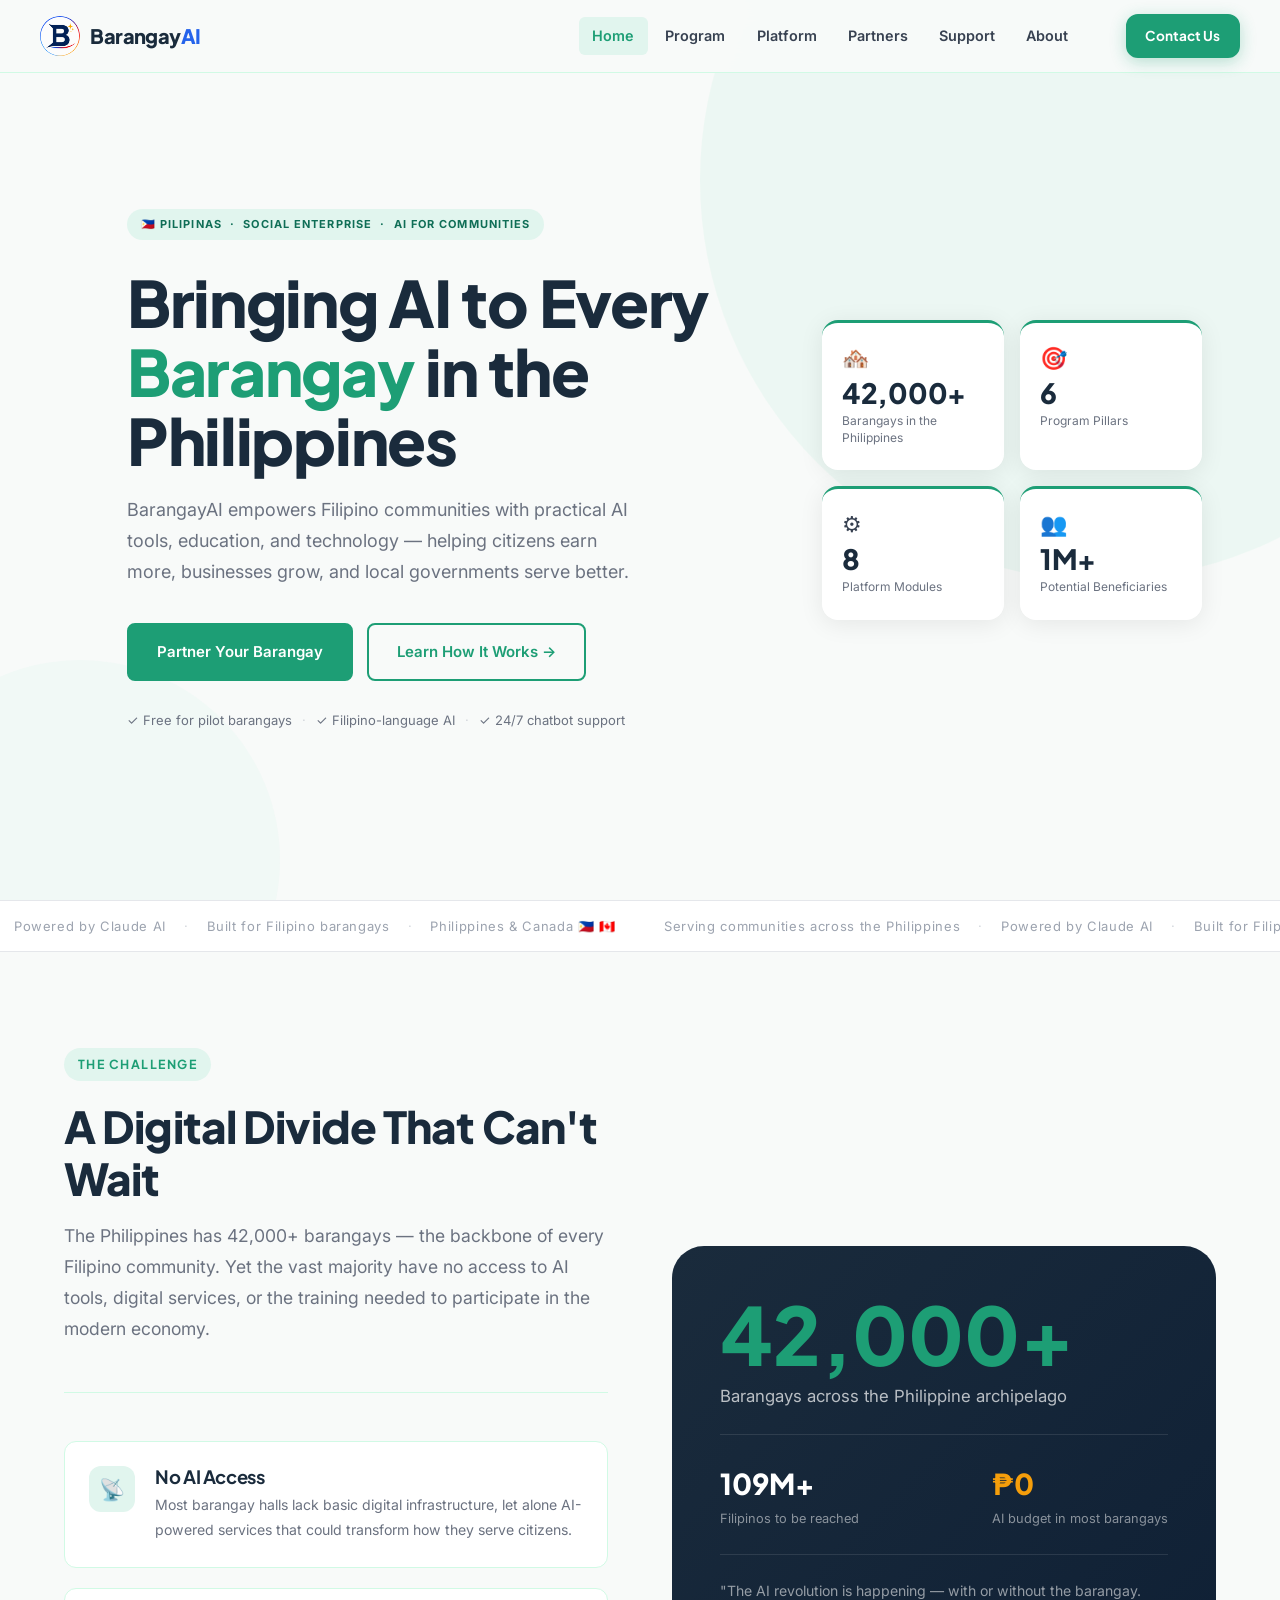
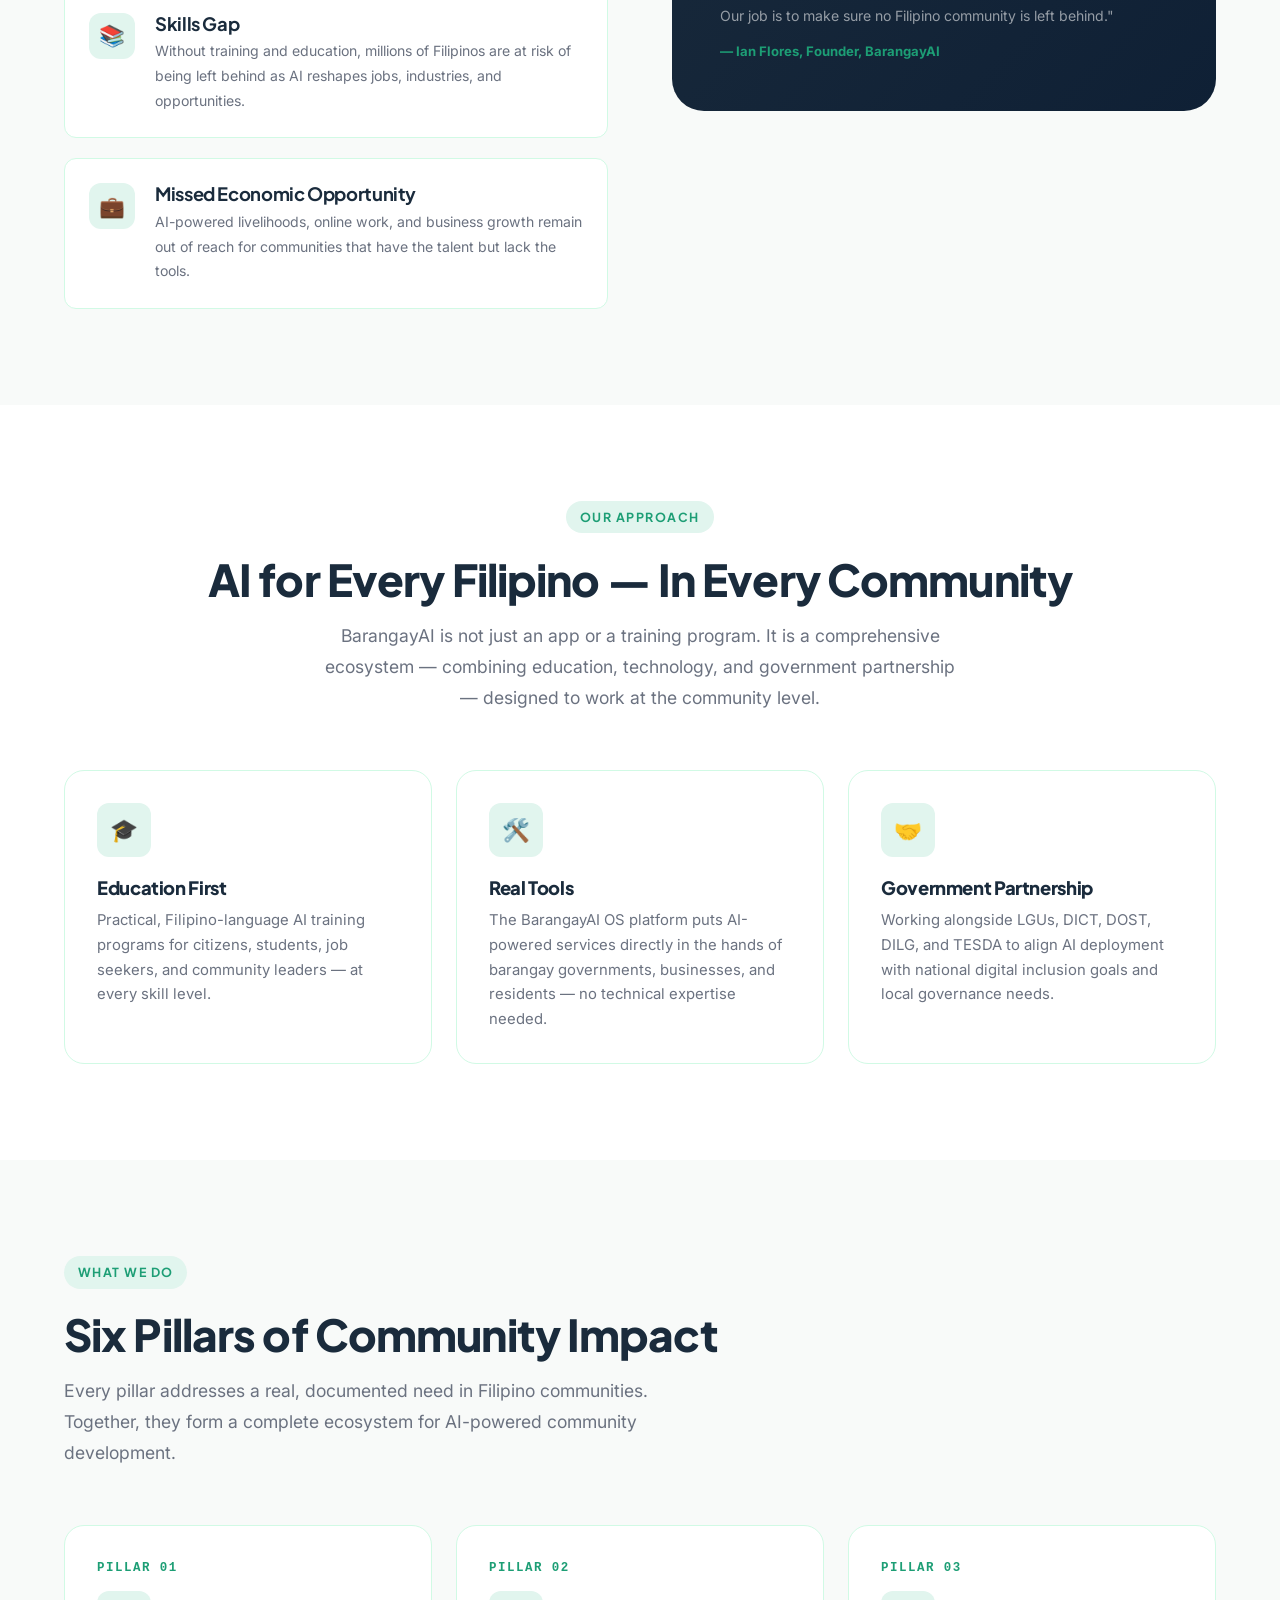
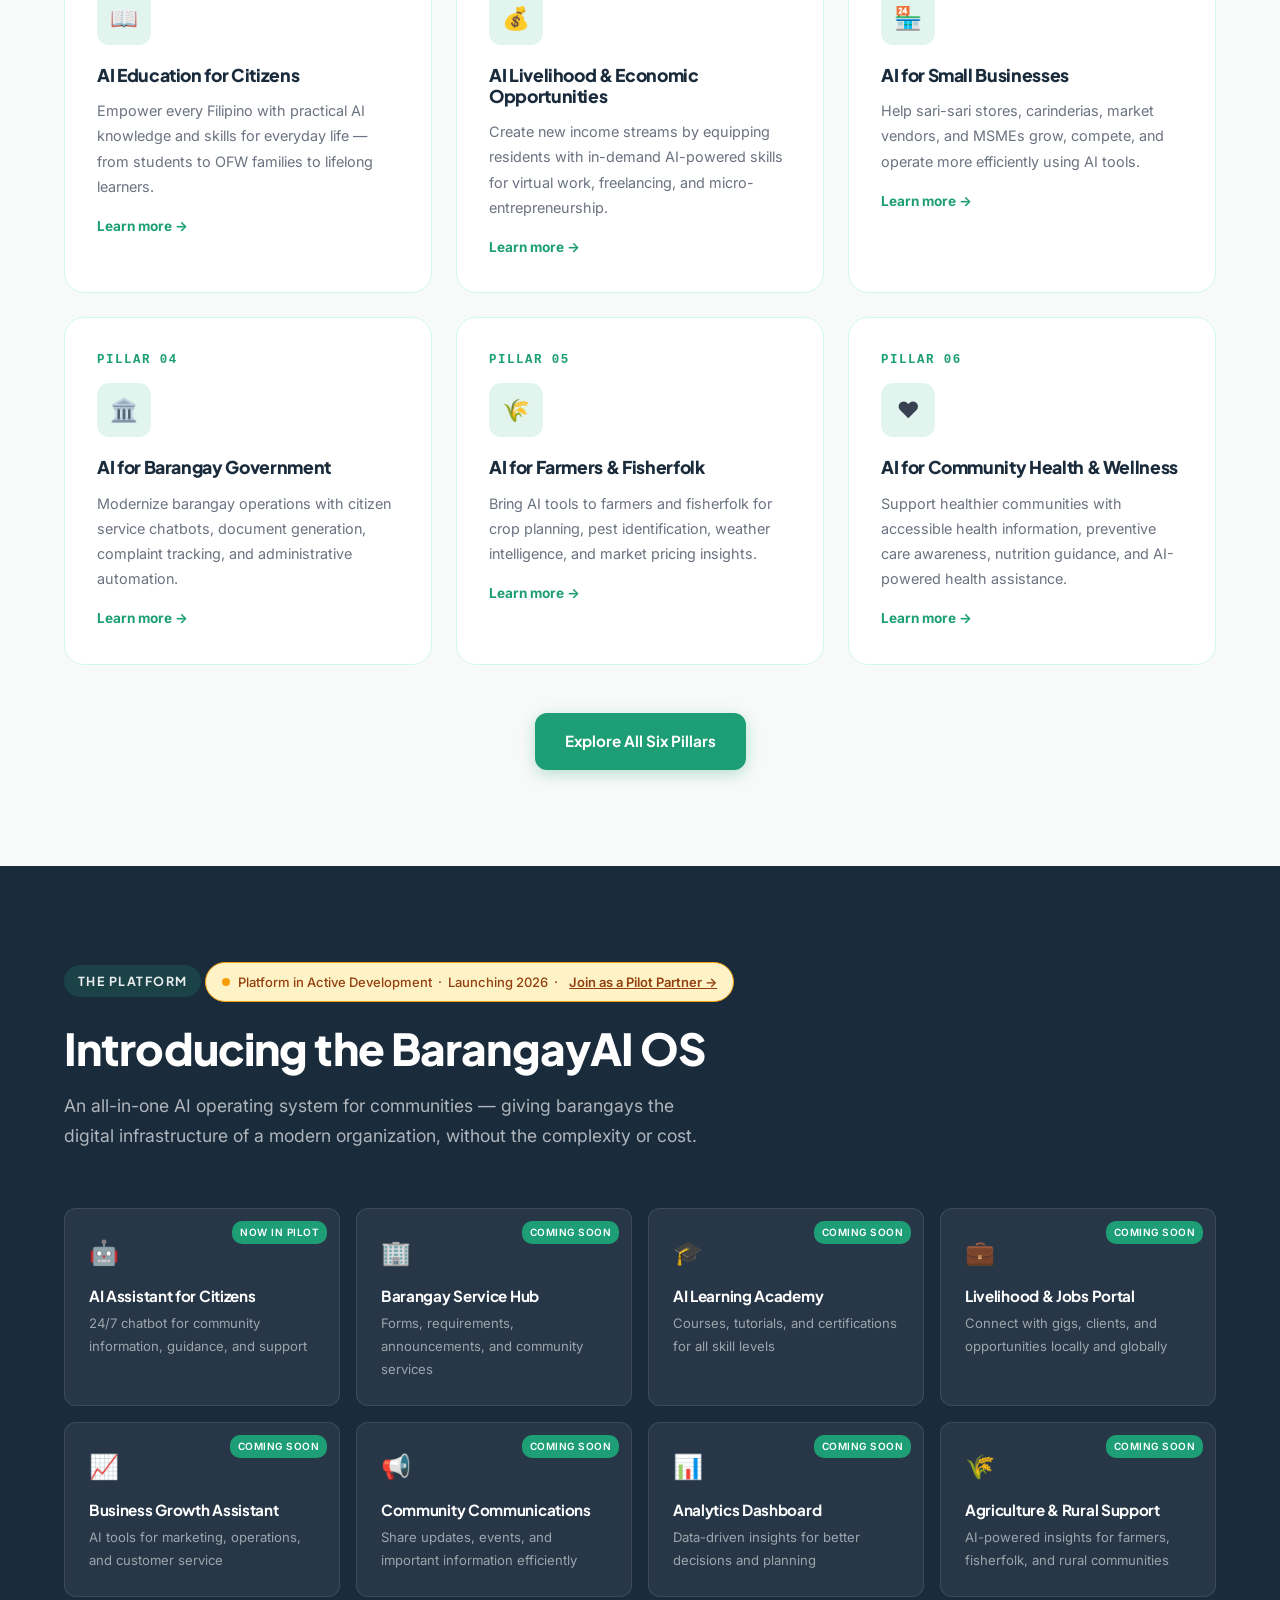
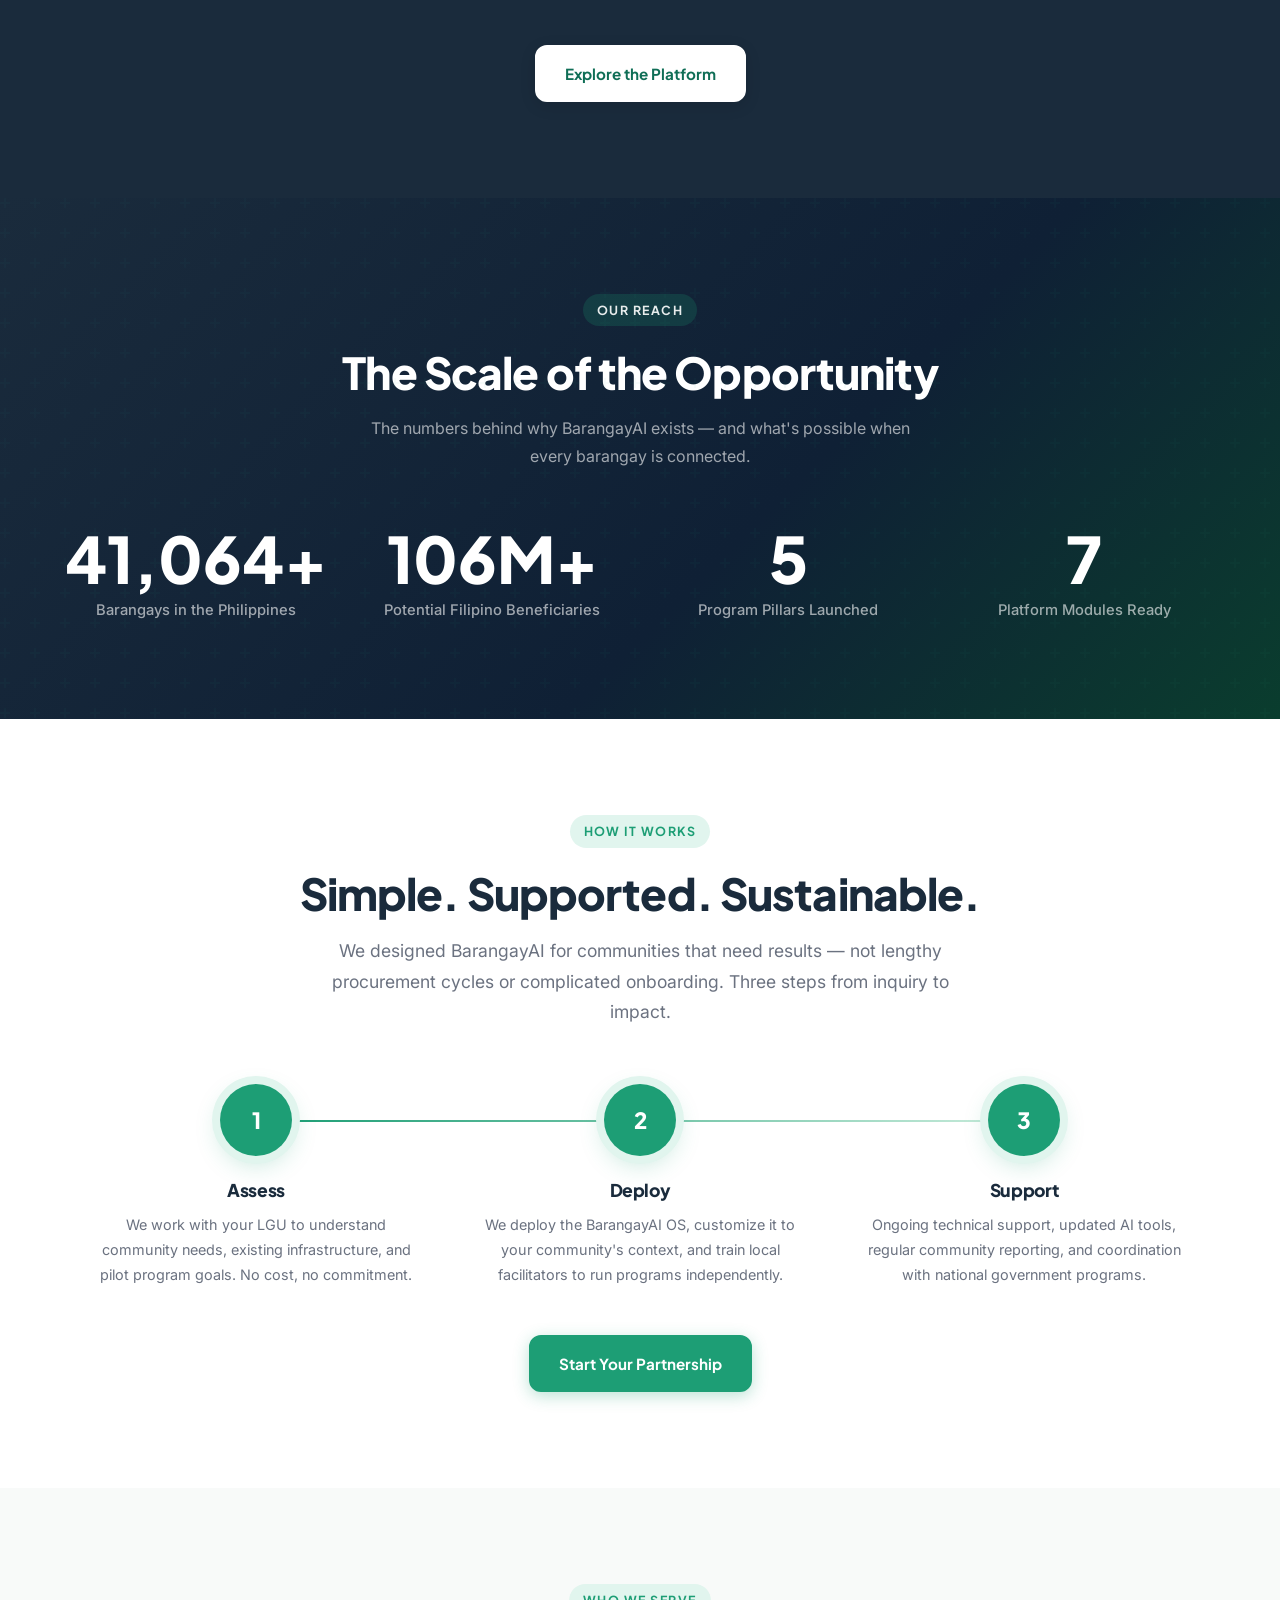
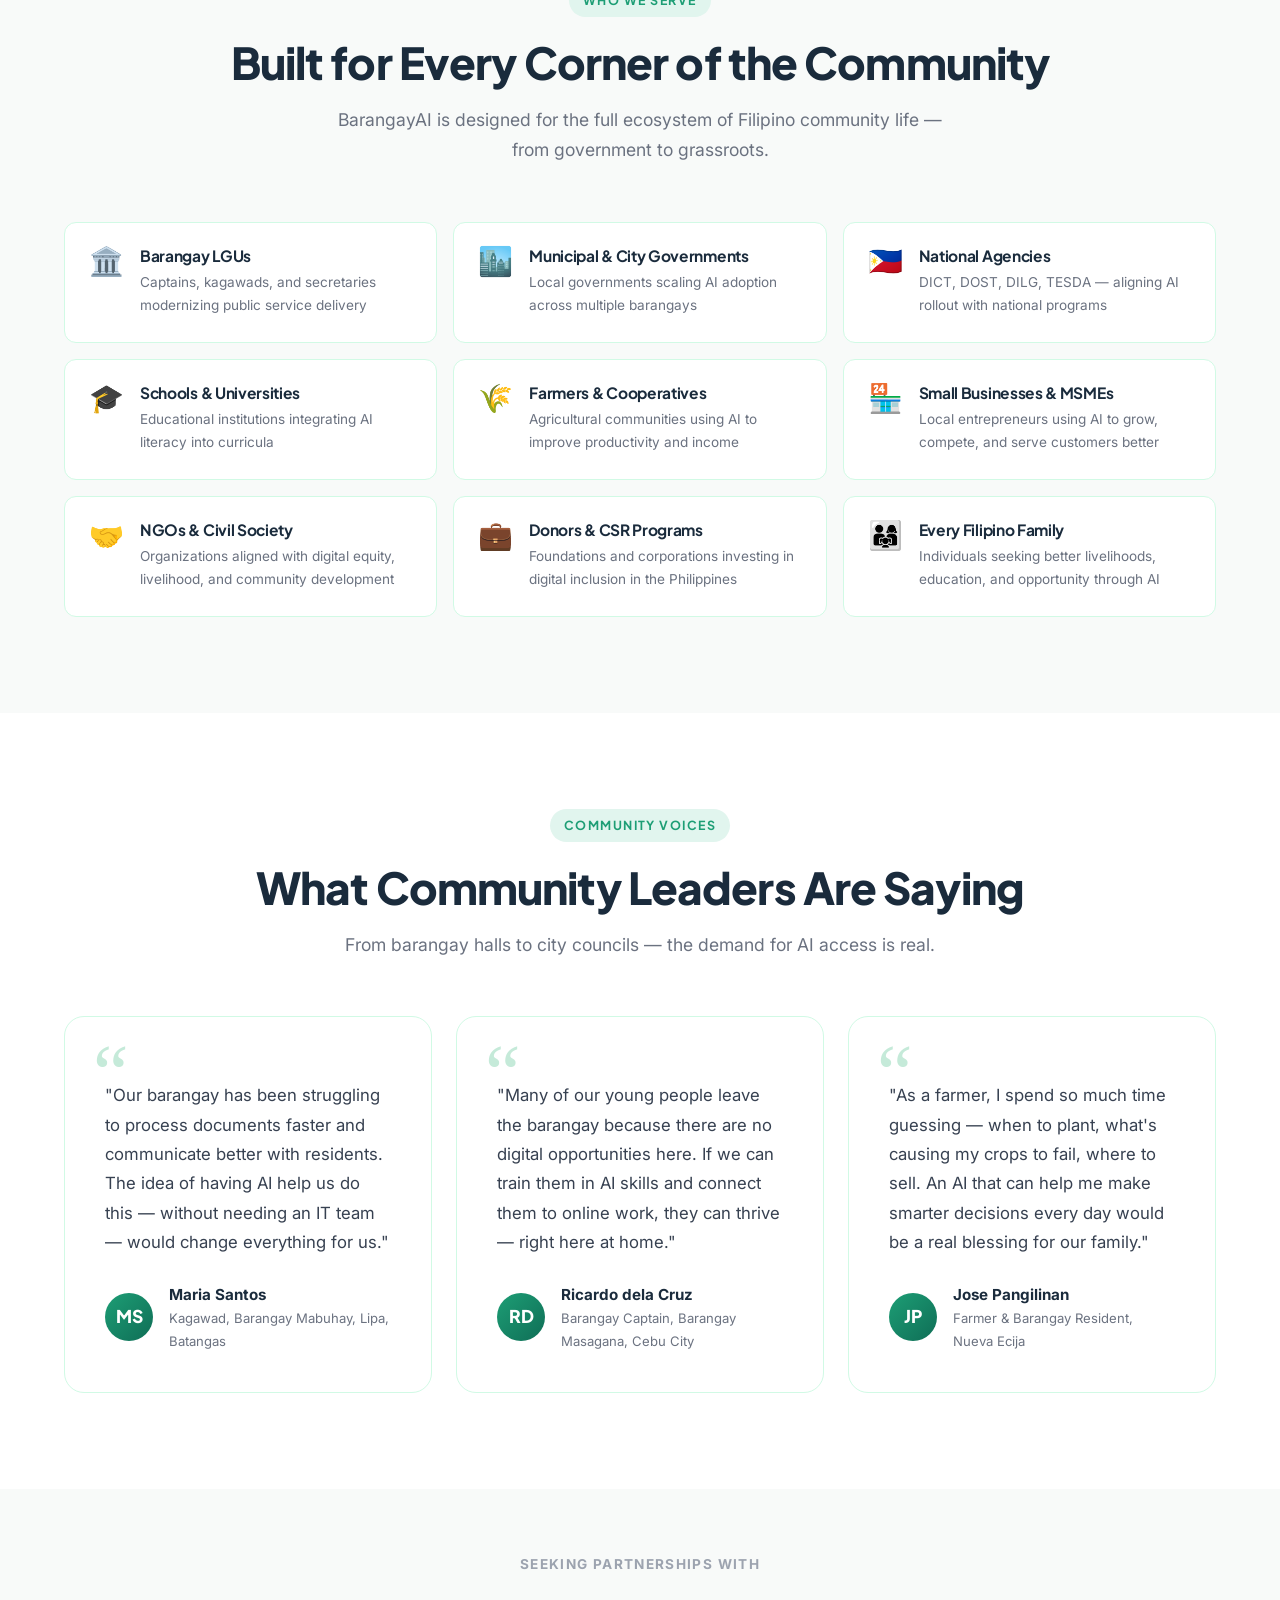
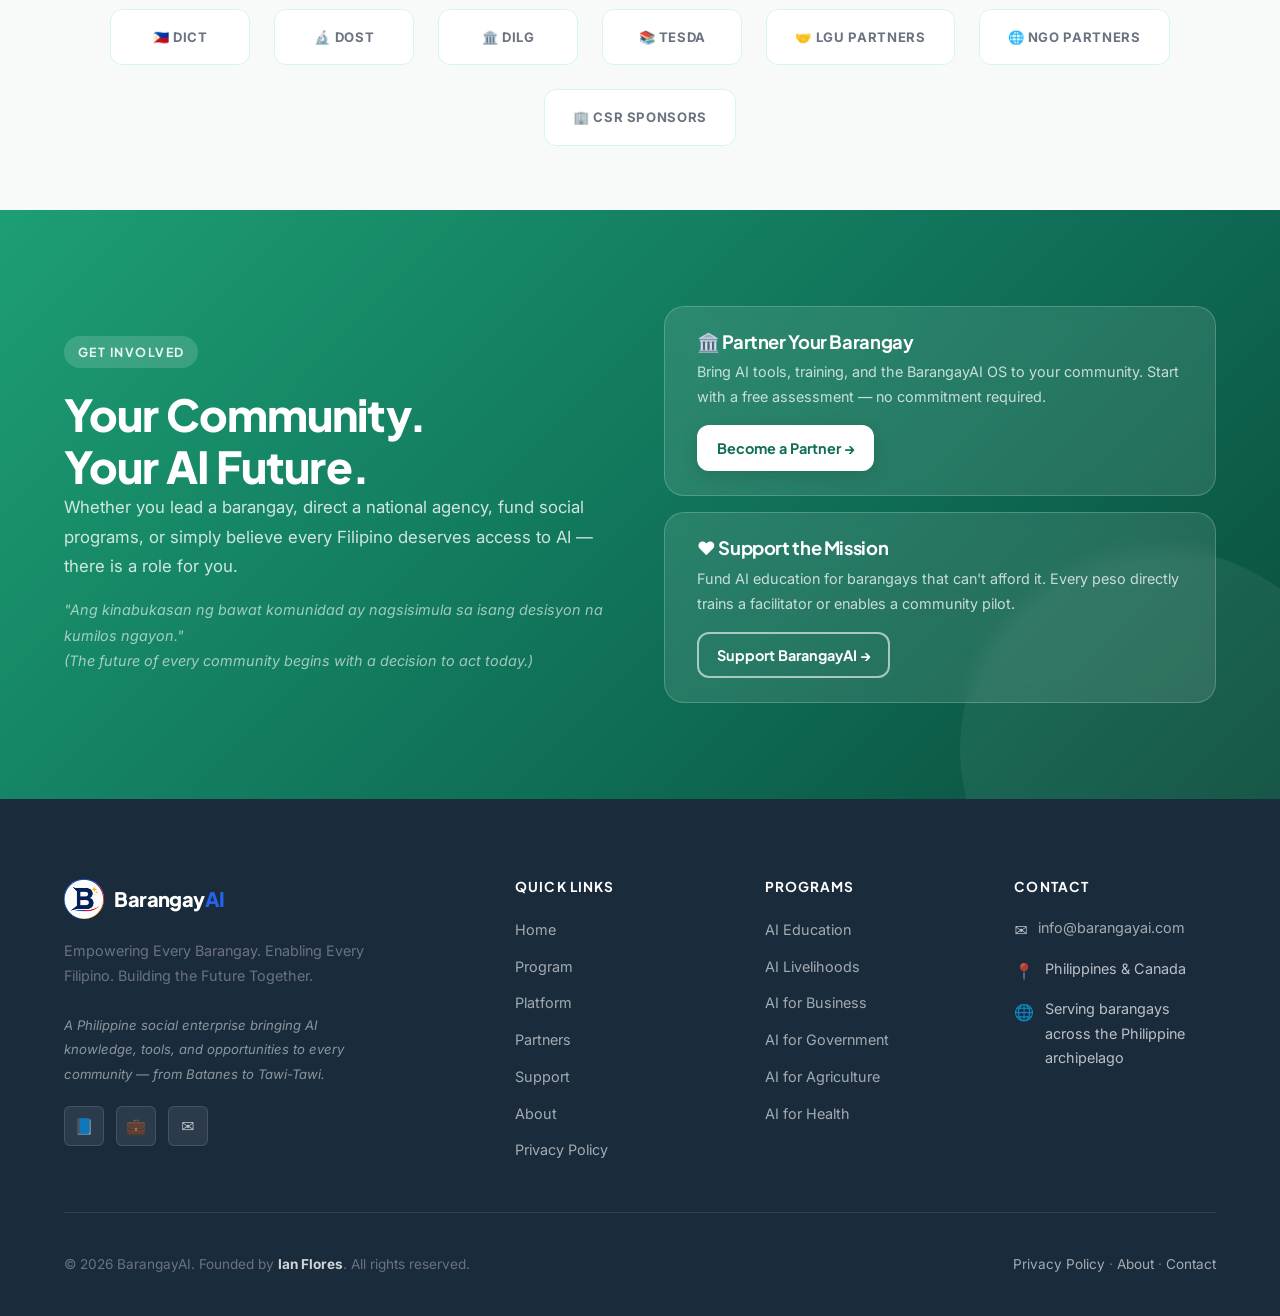
==== commit ba45e609: "Update website content" ====
--- a/index.html
+++ b/index.html
@@ -111,7 +111,7 @@
 <nav class="nav" role="navigation" aria-label="Main navigation">
   <div class="nav-inner">
     <a href="index.html" class="nav-logo" aria-label="BarangayAI Home">
-      <img src="logo.png" alt="" class="nav-logo-img" aria-hidden="true" />
+      <img src="BarangayAI Logo.png" alt="" class="nav-logo-img" aria-hidden="true" />
       <span class="nav-logo-text">Barangay<span>AI</span></span>
     </a>
     <ul class="nav-links" role="list">
@@ -716,7 +716,7 @@
     <div class="footer-grid">
       <div class="footer-brand">
         <a href="index.html" class="nav-logo">
-          <img src="logo.png" alt="" class="nav-logo-img" aria-hidden="true" />
+          <img src="BarangayAI Logo.png" alt="" class="nav-logo-img" aria-hidden="true" />
           <span class="nav-logo-text">Barangay<span>AI</span></span>
         </a>
         <p>
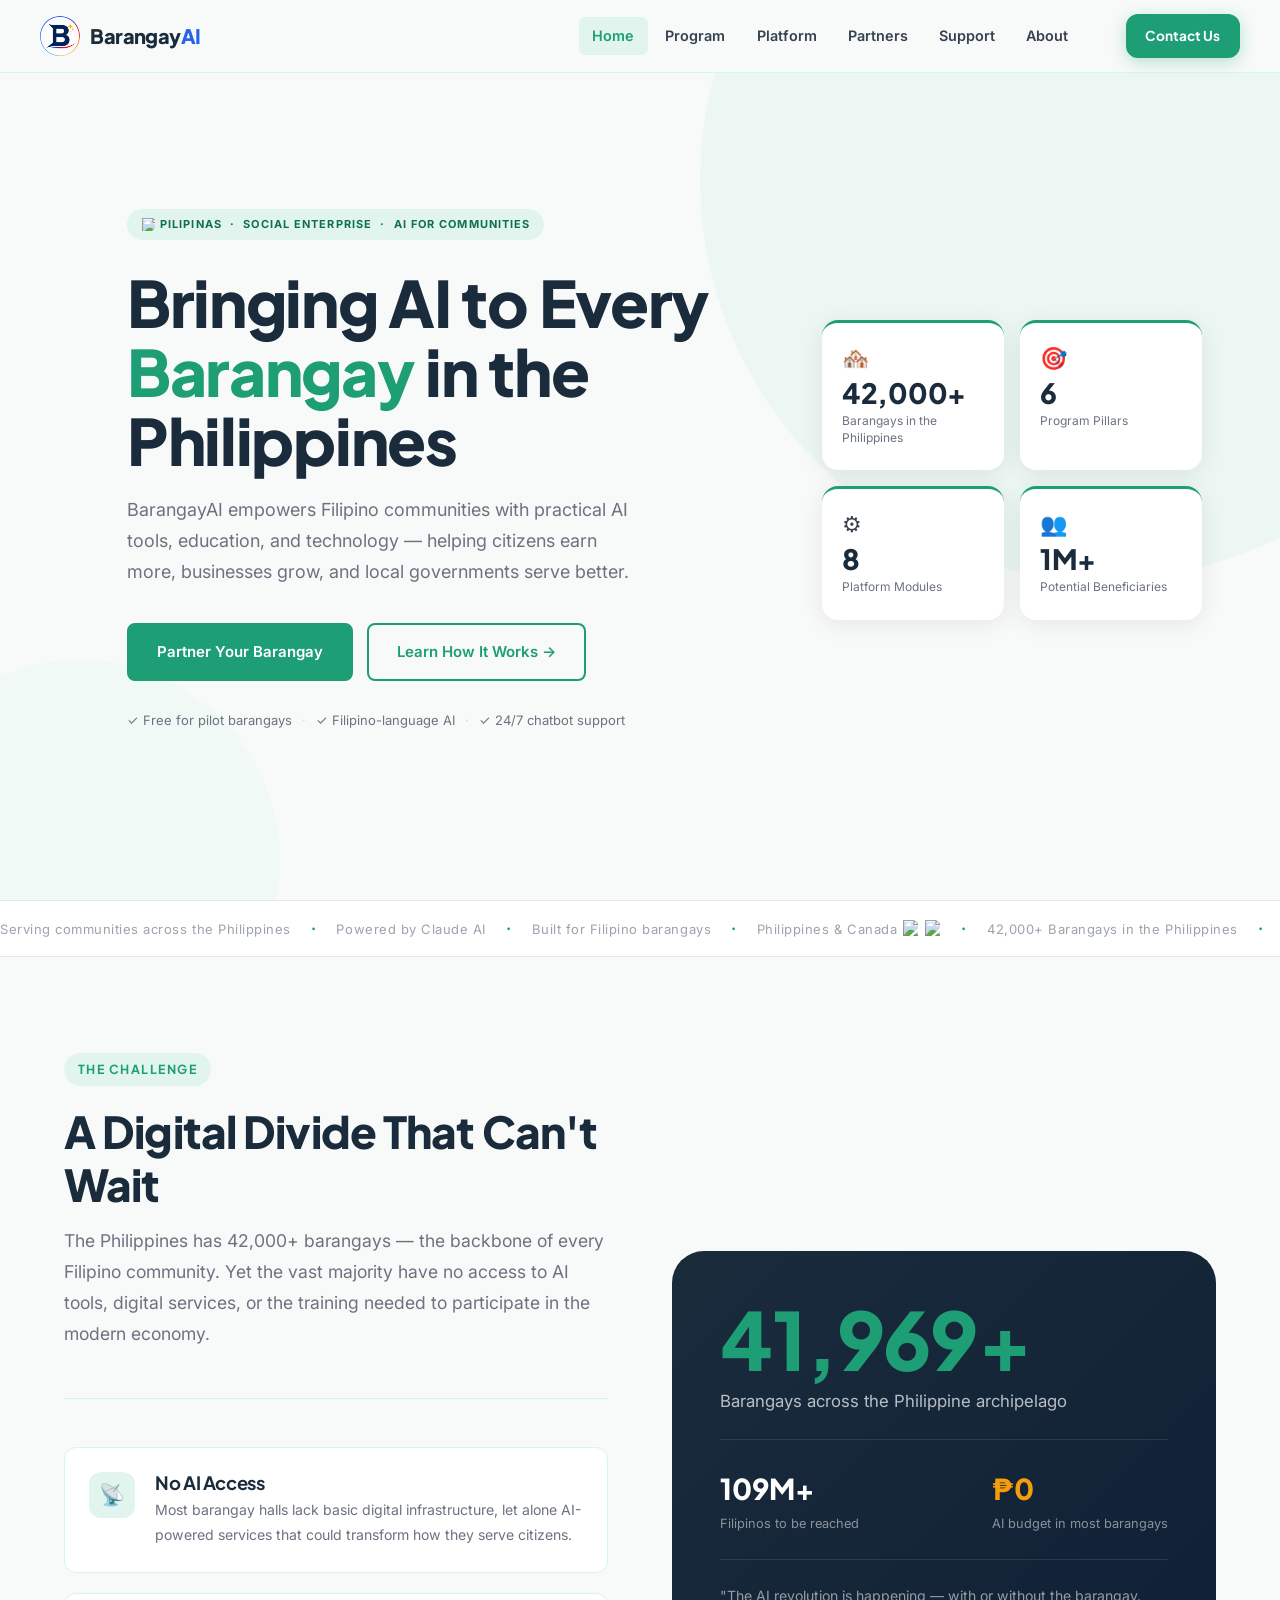
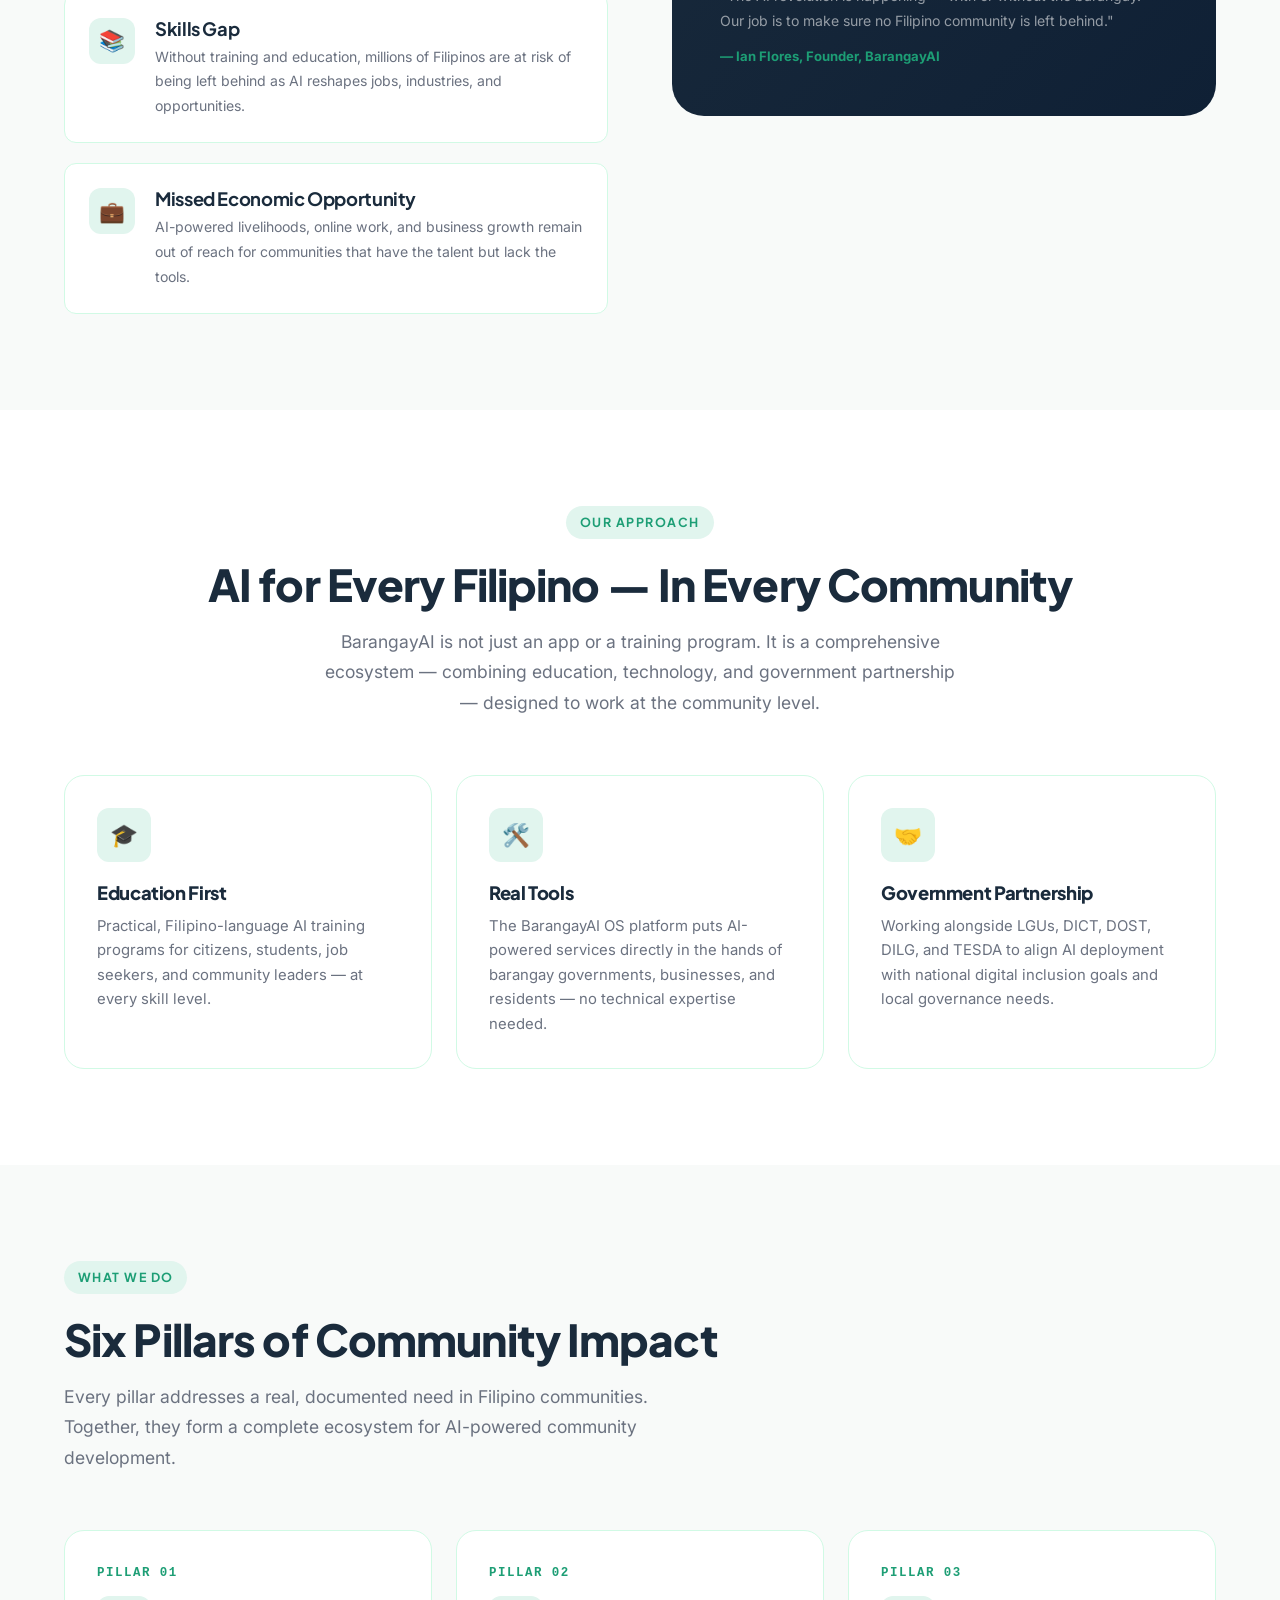
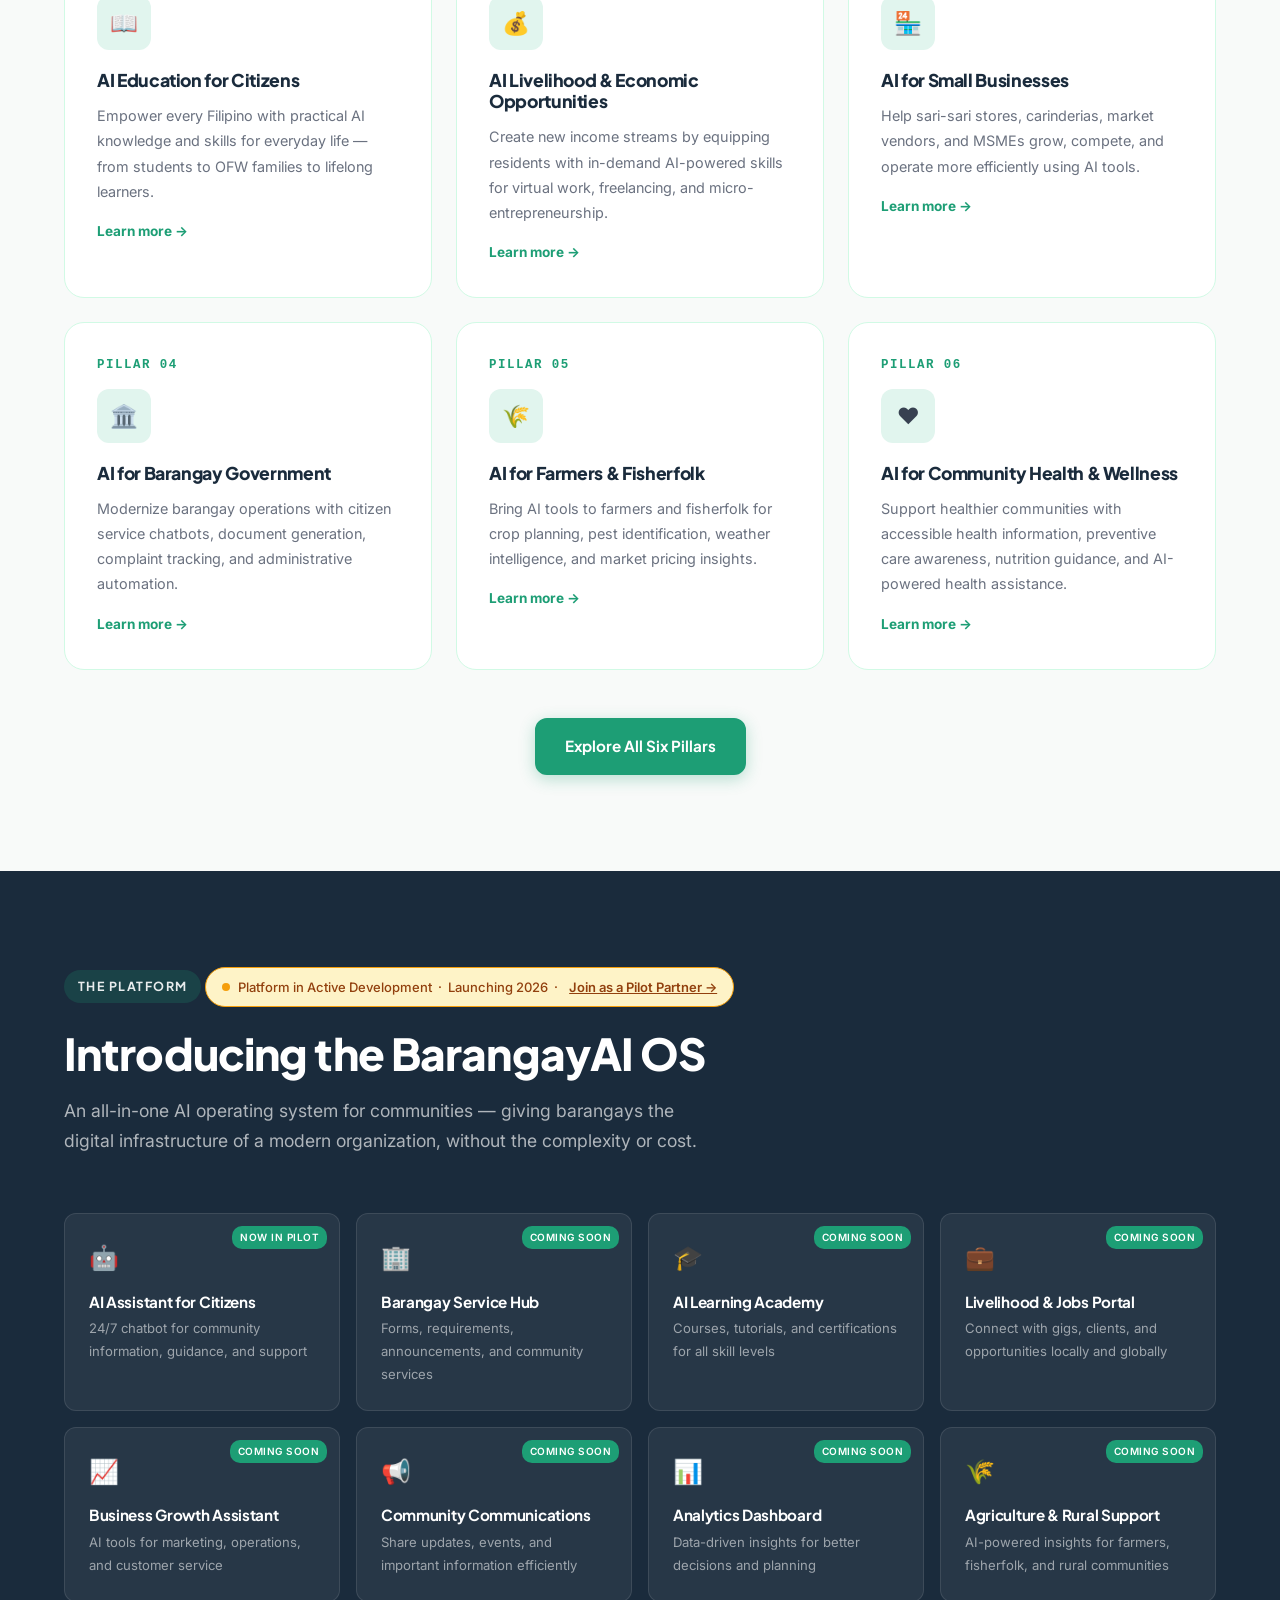
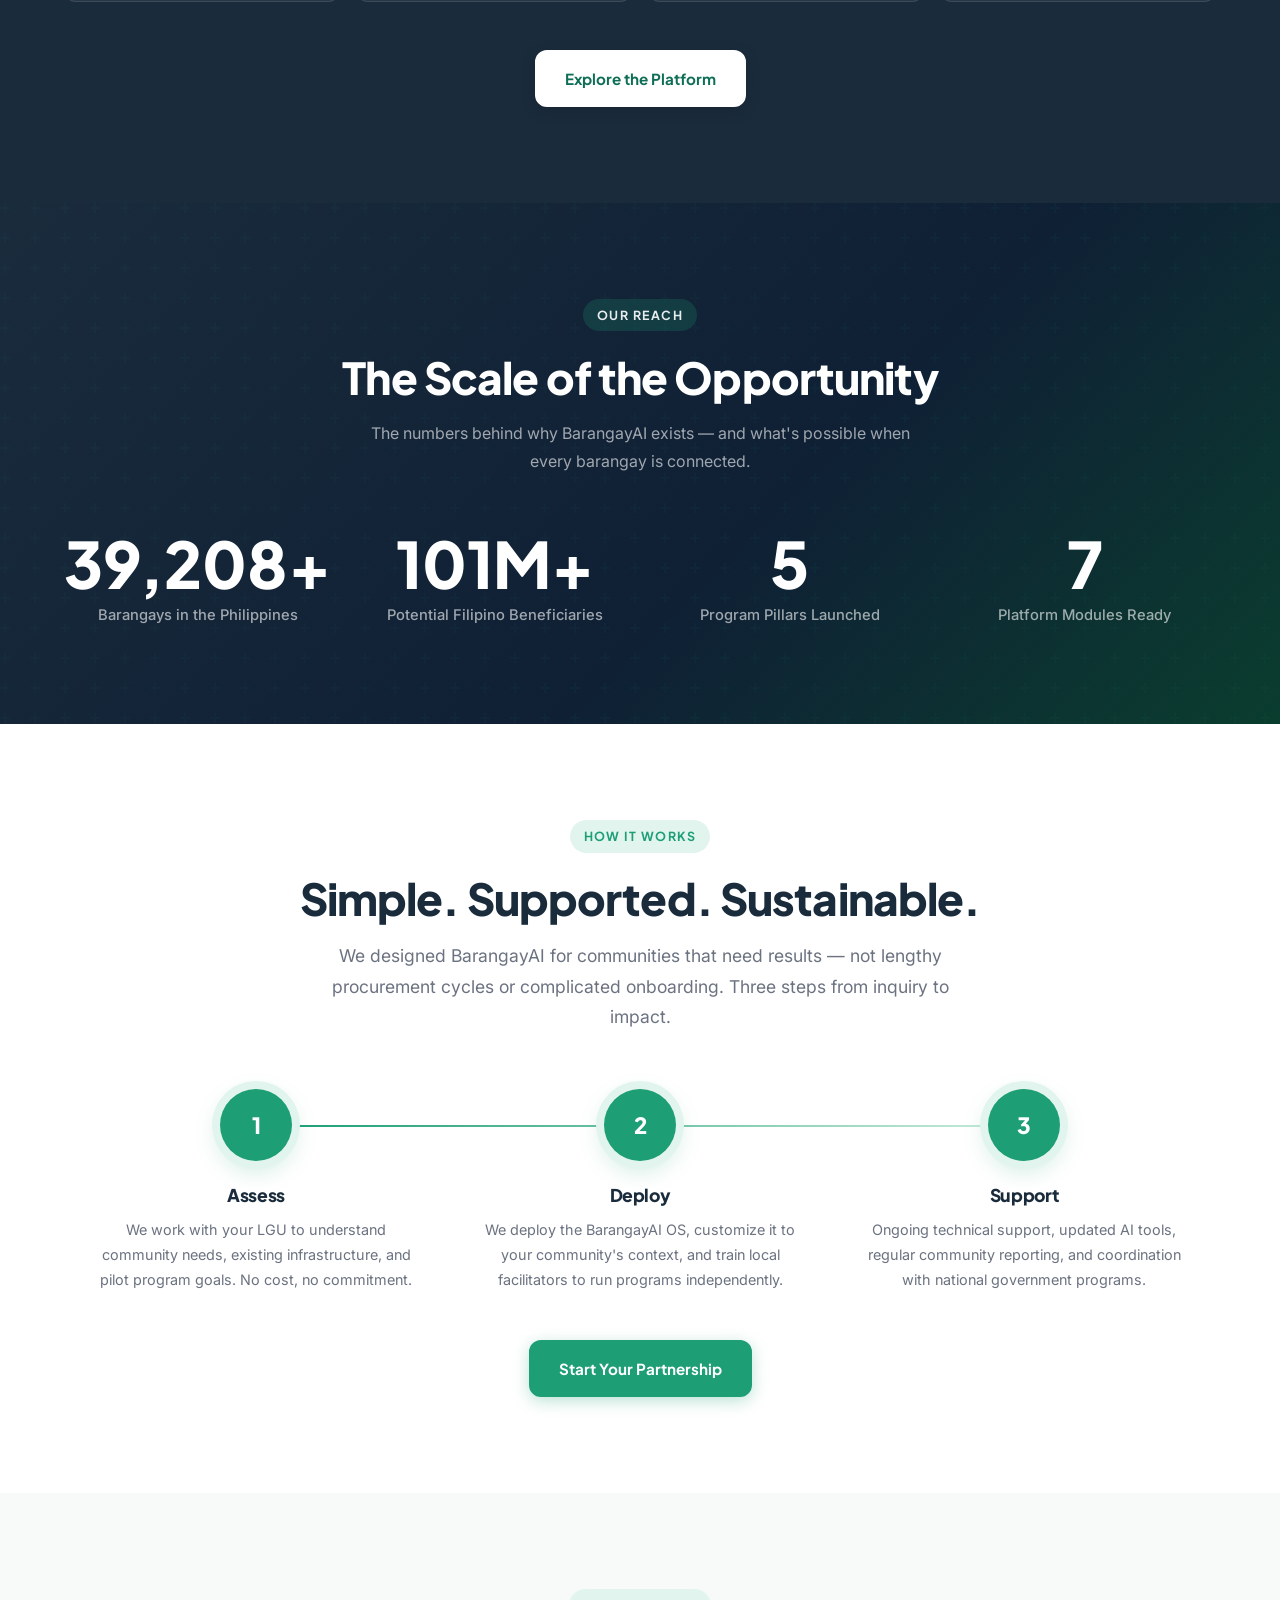
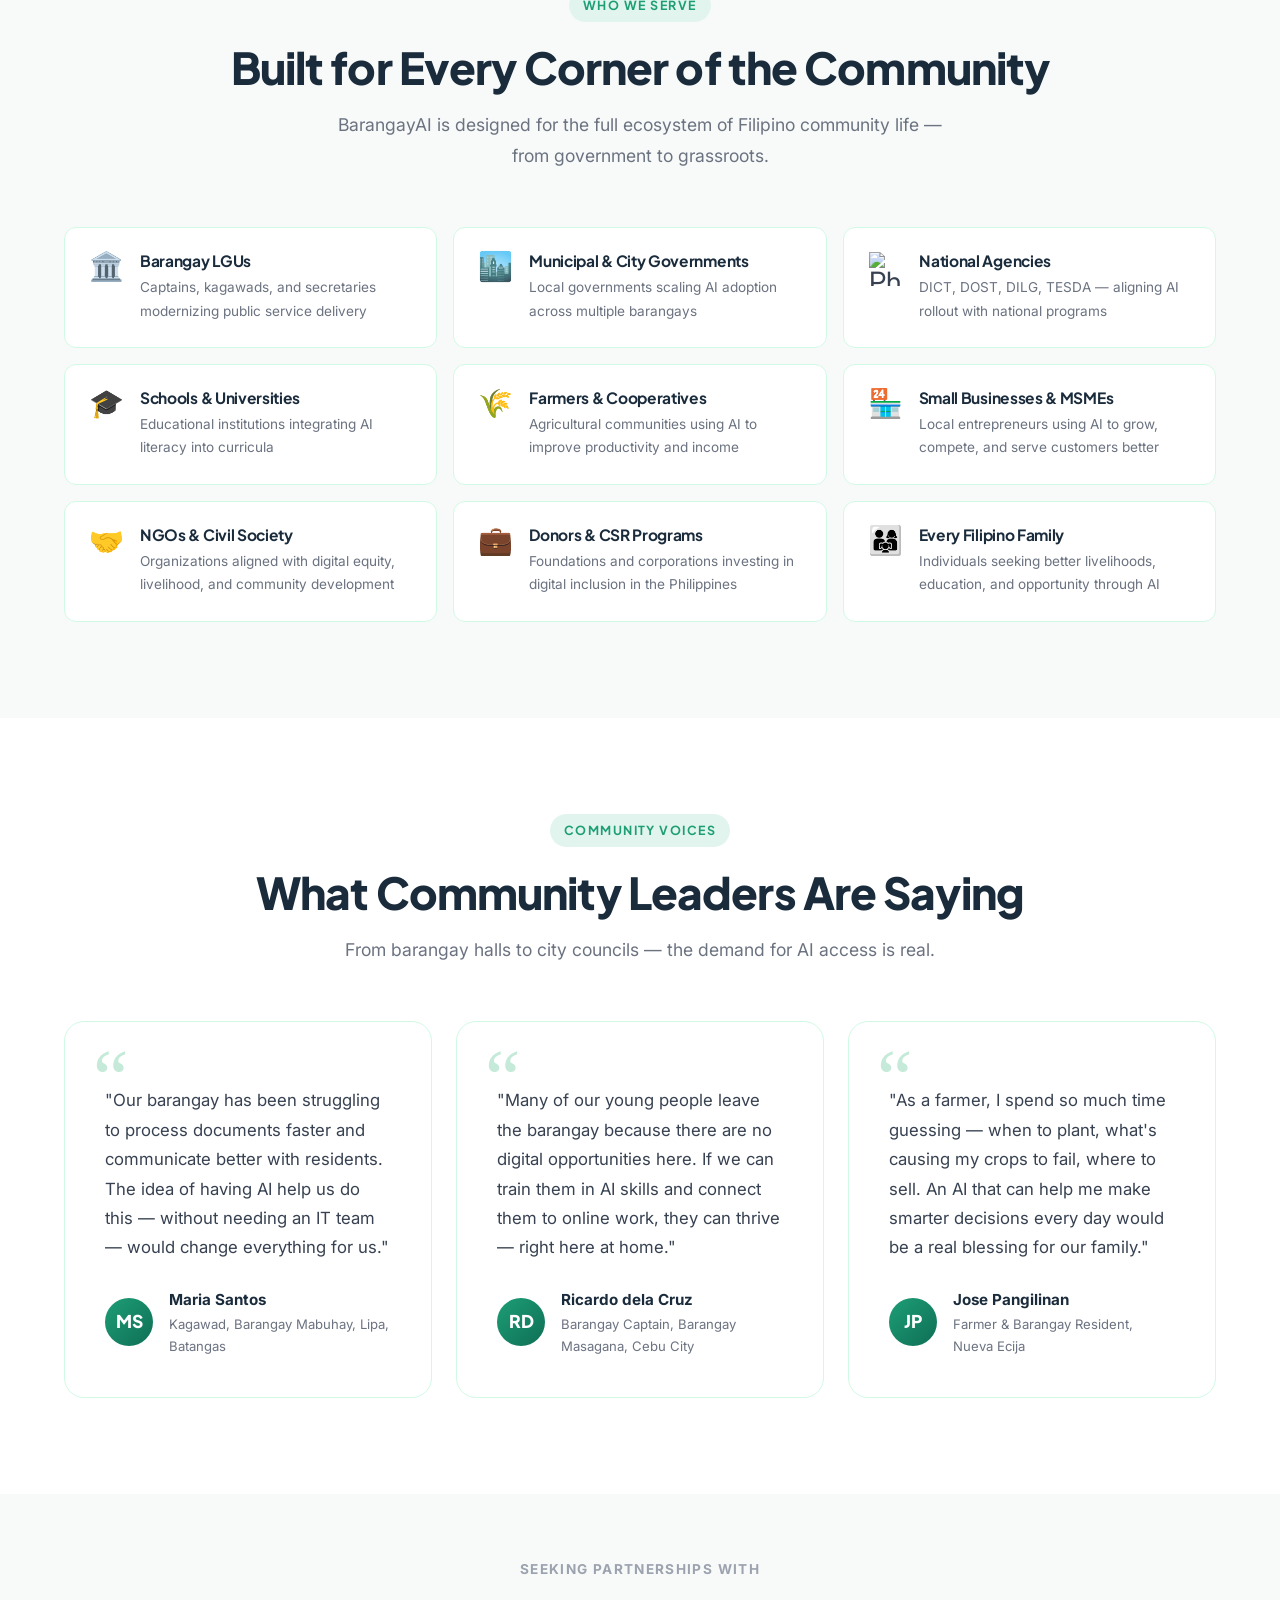
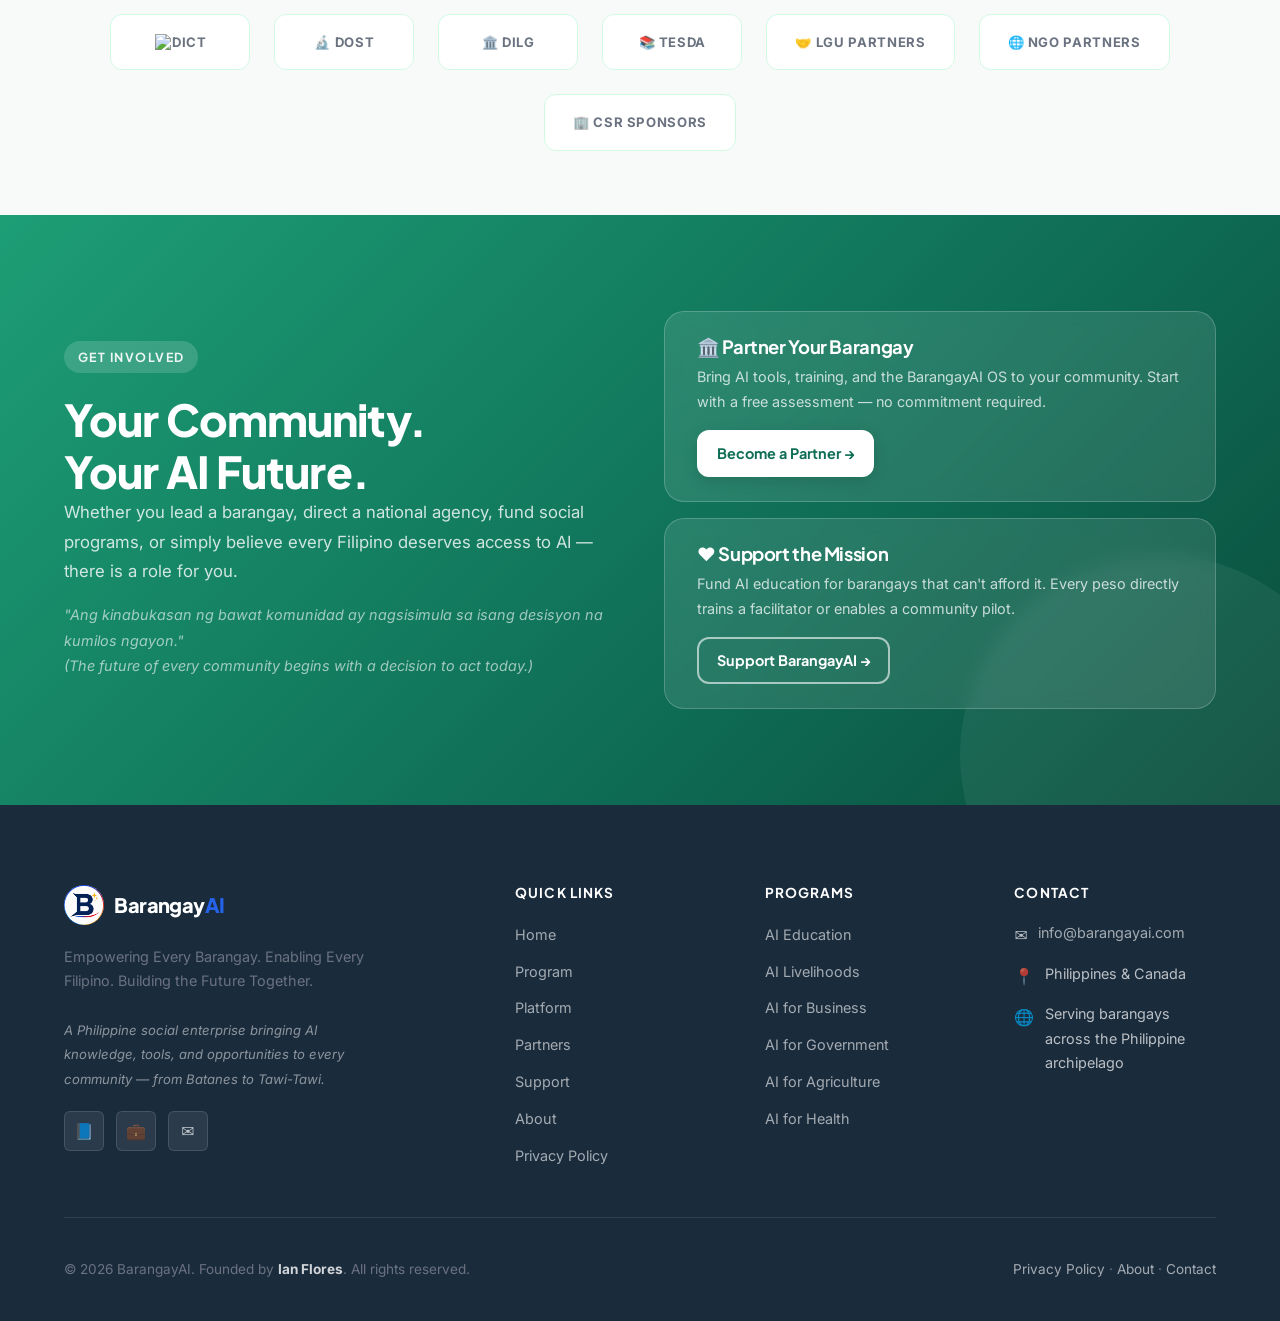
==== commit 8645cc90: "Fix flag emoji rendering on Windows desktop browsers" ====
--- a/index.html
+++ b/index.html
@@ -1,4 +1,4 @@
-<!DOCTYPE html>
+﻿<!DOCTYPE html>
 <html lang="en">
 <head>
   <meta charset="UTF-8" />
@@ -153,7 +153,7 @@
 
       <!-- Left column -->
       <div class="hero2-left" style="animation:fadeInUp .6s ease both">
-        <div class="hero2-eyebrow">🇵🇭 Pilipinas &nbsp;·&nbsp; Social Enterprise &nbsp;·&nbsp; AI for Communities</div>
+        <div class="hero2-eyebrow"><img src="https://cdnjs.cloudflare.com/ajax/libs/twemoji/14.0.2/svg/1f1f5-1f1ed.svg" alt="Philippine flag" class="flag-emoji"> Pilipinas &nbsp;·&nbsp; Social Enterprise &nbsp;·&nbsp; AI for Communities</div>
         <h1 class="hero2-headline">
           Bringing AI to Every<br>
           <span class="hero2-accent">Barangay</span> in the<br>
@@ -208,25 +208,35 @@
 </section>
 
 <!-- SOCIAL PROOF BAR -->
-<div class="sp-bar">
-  <div class="sp-track">
-    <div class="sp-content">
+<div class="marquee-bar" aria-label="Social proof banner">
+  <div class="marquee-track">
+    <div class="marquee-content">
       <span>Serving communities across the Philippines</span>
-      <span class="sp-sep">·</span>
+      <span class="marquee-dot">·</span>
       <span>Powered by Claude AI</span>
-      <span class="sp-sep">·</span>
+      <span class="marquee-dot">·</span>
       <span>Built for Filipino barangays</span>
-      <span class="sp-sep">·</span>
-      <span>Philippines &amp; Canada 🇵🇭 🇨🇦</span>
-    </div>
-    <div class="sp-content" aria-hidden="true">
+      <span class="marquee-dot">·</span>
+      <span>Philippines &amp; Canada <img src="https://cdnjs.cloudflare.com/ajax/libs/twemoji/14.0.2/svg/1f1f5-1f1ed.svg" alt="Philippine flag" class="flag-emoji"> <img src="https://cdnjs.cloudflare.com/ajax/libs/twemoji/14.0.2/svg/1f1e8-1f1e6.svg" alt="Canadian flag" class="flag-emoji"></span>
+      <span class="marquee-dot">·</span>
+      <span>42,000+ Barangays in the Philippines</span>
+      <span class="marquee-dot">·</span>
+      <span>AI for Every Filipino Community</span>
+      <span class="marquee-dot">·</span>
+    </div>
+    <div class="marquee-content" aria-hidden="true">
       <span>Serving communities across the Philippines</span>
-      <span class="sp-sep">·</span>
+      <span class="marquee-dot">·</span>
       <span>Powered by Claude AI</span>
-      <span class="sp-sep">·</span>
+      <span class="marquee-dot">·</span>
       <span>Built for Filipino barangays</span>
-      <span class="sp-sep">·</span>
-      <span>Philippines &amp; Canada 🇵🇭 🇨🇦</span>
+      <span class="marquee-dot">·</span>
+      <span>Philippines &amp; Canada <img src="https://cdnjs.cloudflare.com/ajax/libs/twemoji/14.0.2/svg/1f1f5-1f1ed.svg" alt="Philippine flag" class="flag-emoji"> <img src="https://cdnjs.cloudflare.com/ajax/libs/twemoji/14.0.2/svg/1f1e8-1f1e6.svg" alt="Canadian flag" class="flag-emoji"></span>
+      <span class="marquee-dot">·</span>
+      <span>42,000+ Barangays in the Philippines</span>
+      <span class="marquee-dot">·</span>
+      <span>AI for Every Filipino Community</span>
+      <span class="marquee-dot">·</span>
     </div>
   </div>
 </div>
@@ -553,7 +563,7 @@
         </div>
       </div>
       <div class="audience-card">
-        <div class="audience-icon">🇵🇭</div>
+        <div class="audience-icon"><img src="https://cdnjs.cloudflare.com/ajax/libs/twemoji/14.0.2/svg/1f1f5-1f1ed.svg" alt="Philippine flag" class="flag-emoji"></div>
         <div>
           <h4>National Agencies</h4>
           <p>DICT, DOST, DILG, TESDA — aligning AI rollout with national programs</p>
@@ -667,7 +677,7 @@
       Seeking Partnerships With
     </p>
     <div class="partner-logos reveal">
-      <div class="partner-logo">🇵🇭 DICT</div>
+      <div class="partner-logo"><img src="https://cdnjs.cloudflare.com/ajax/libs/twemoji/14.0.2/svg/1f1f5-1f1ed.svg" alt="Philippine flag" class="flag-emoji"> DICT</div>
       <div class="partner-logo">🔬 DOST</div>
       <div class="partner-logo">🏛️ DILG</div>
       <div class="partner-logo">📚 TESDA</div>
--- a/styles.css
+++ b/styles.css
@@ -4,6 +4,15 @@
 
 /* --- Reset & Base --- */
 *, *::before, *::after { box-sizing: border-box; margin: 0; padding: 0; }
+
+/* Flag emoji images (Twemoji) — fixes Windows rendering */
+.flag-emoji {
+  display: inline-block;
+  width: 1.2em;
+  height: 1.2em;
+  vertical-align: -0.2em;
+  margin: 0 1px;
+}
 
 :root {
   --green:       #1D9E75;
@@ -607,32 +616,43 @@
 }
 .hero2-card-label { font-size: 12px; color: #6B7280; line-height: 1.4; }
 
-/* Social proof bar */
-.sp-bar {
-  background: #fff;
+/* Marquee / social proof bar */
+.marquee-bar {
+  width: 100%;
+  background: #ffffff;
   border-top: 1px solid #E5E7EB;
   border-bottom: 1px solid #E5E7EB;
   padding: 14px 0;
   overflow: hidden;
 }
-.sp-track {
-  display: flex;
-  align-items: center;
-  justify-content: center;
-  gap: 0;
+.marquee-track {
+  display: flex;
+  width: max-content;
+  animation: marquee-scroll 30s linear infinite;
+}
+.marquee-track:hover { animation-play-state: paused; }
+.marquee-content {
+  display: flex;
+  align-items: center;
+  gap: 20px;
+  padding-right: 20px;
   white-space: nowrap;
-}
-.sp-content {
-  display: flex;
-  align-items: center;
-  gap: 18px;
-  padding: 0 24px;
+  flex-shrink: 0;
+}
+.marquee-content span {
   font-size: 13px;
   color: #9CA3AF;
-  letter-spacing: .05em;
-  flex-shrink: 0;
-}
-.sp-sep { color: #D1D5DB; }
+  letter-spacing: 0.04em;
+}
+.marquee-dot {
+  color: #1D9E75 !important;
+  font-weight: 700;
+  font-size: 16px !important;
+}
+@keyframes marquee-scroll {
+  0%   { transform: translateX(0); }
+  100% { transform: translateX(-50%); }
+}
 
 /* Responsive */
 @media (max-width: 1024px) {
@@ -652,15 +672,6 @@
   .hero2-card-num { font-size: 24px; }
   .hero2-card { padding: 18px 16px; }
 
-  @keyframes marquee {
-    from { transform: translateX(0); }
-    to   { transform: translateX(-50%); }
-  }
-  .sp-track {
-    justify-content: flex-start;
-    animation: marquee 22s linear infinite;
-    width: max-content;
-  }
 }
 
 /* === Philippines Map V2 — draw-in + hover === */
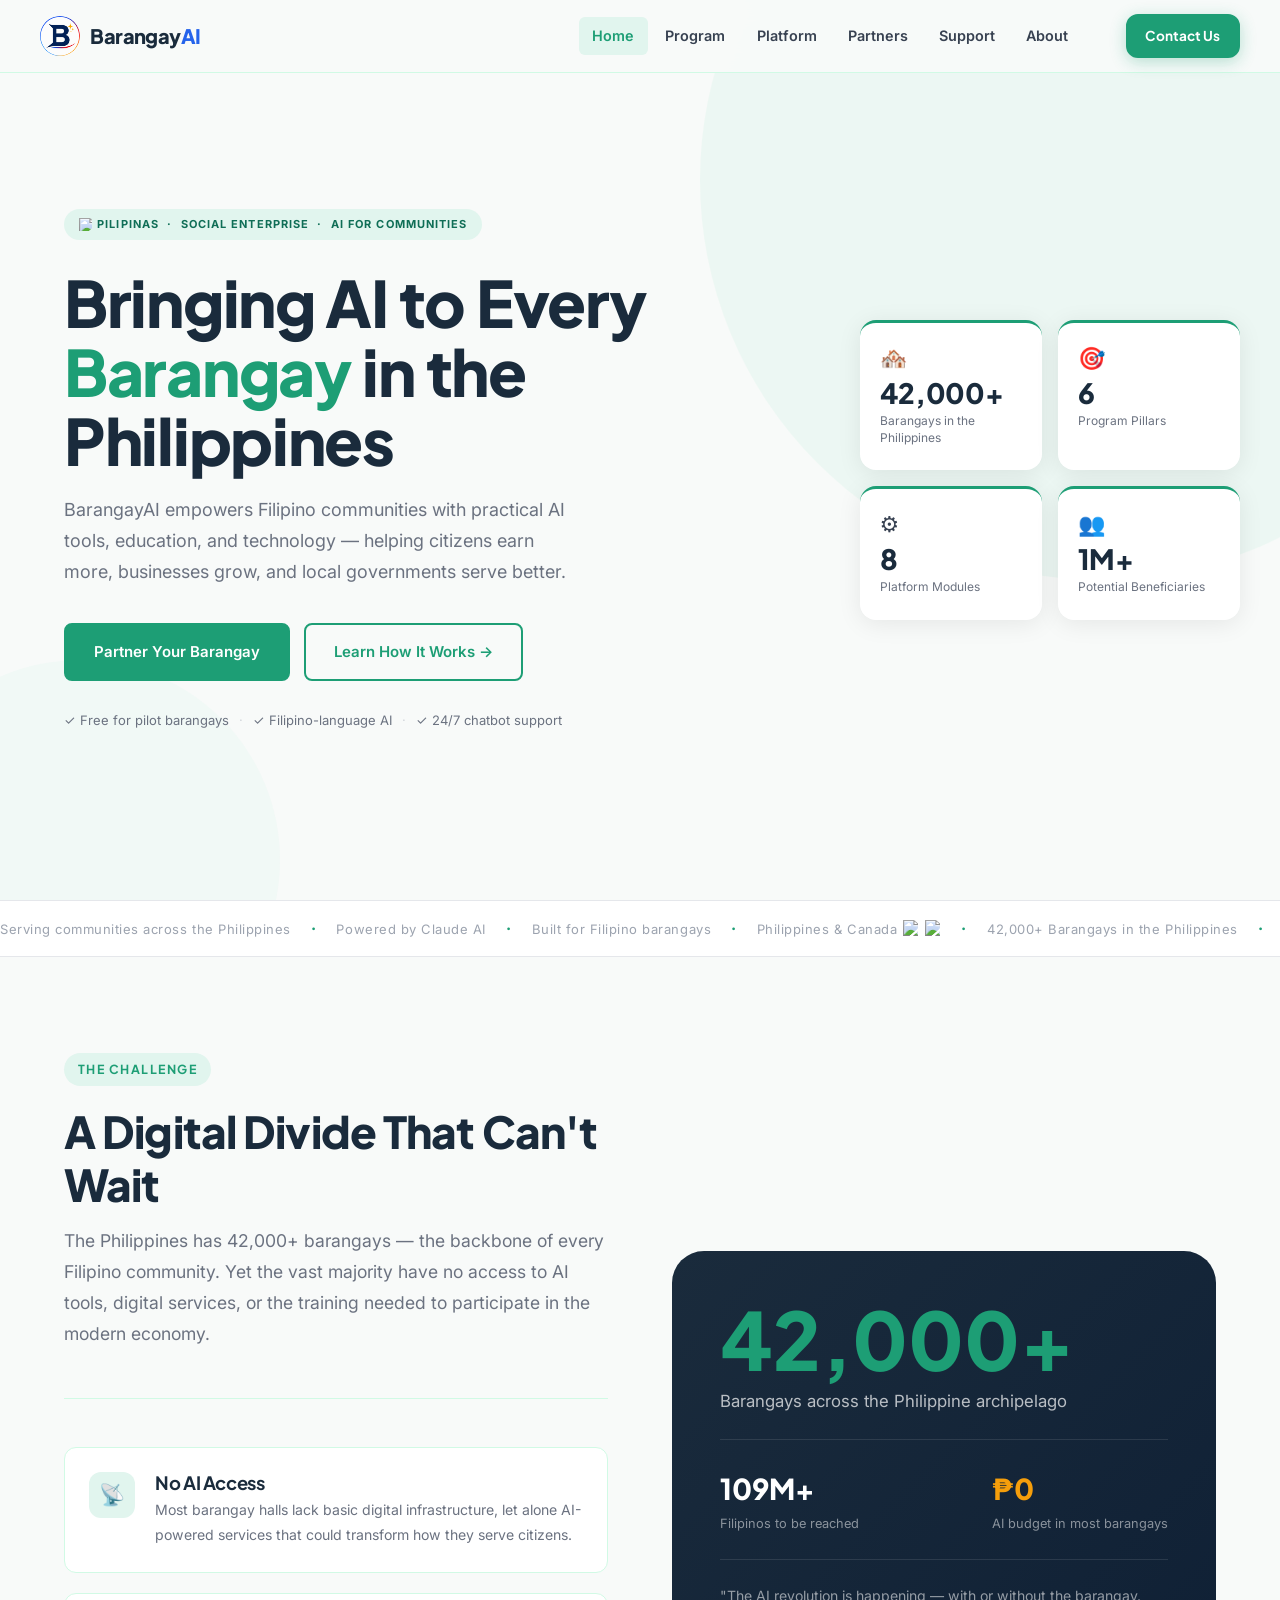
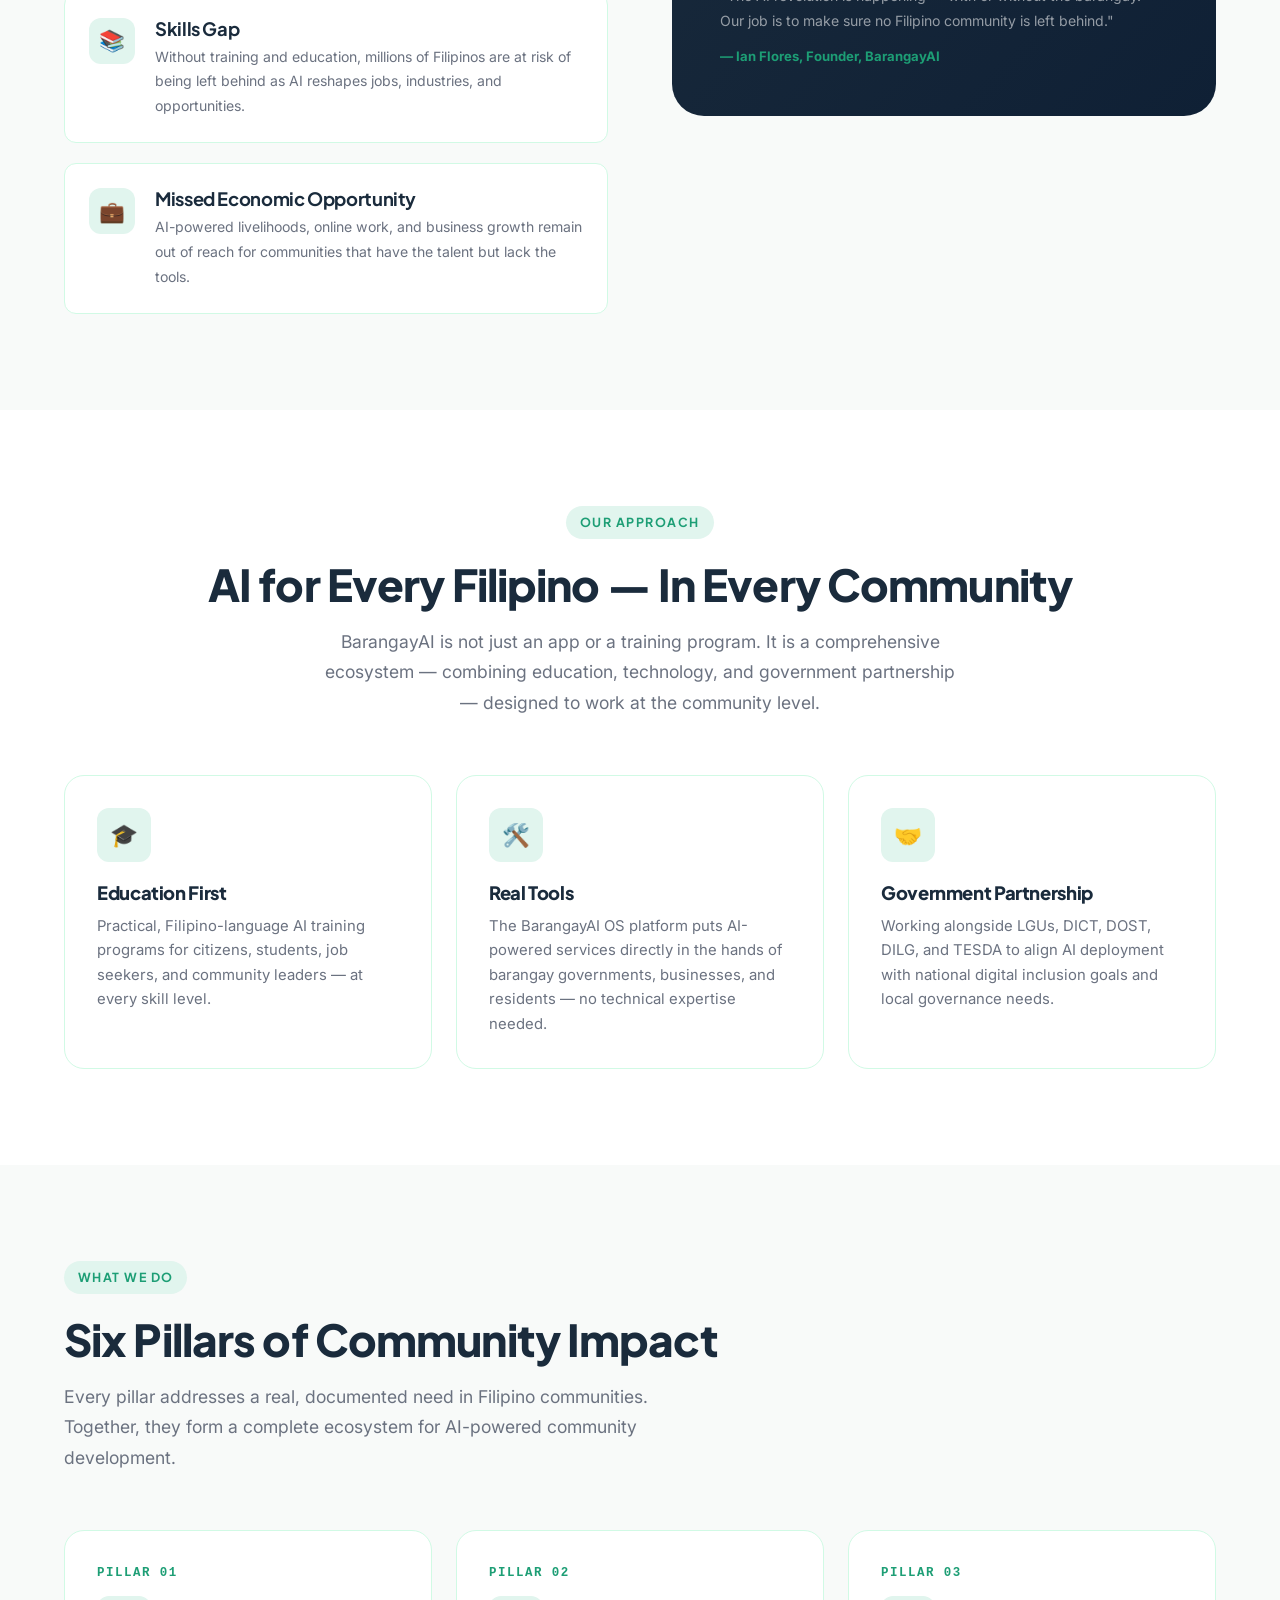
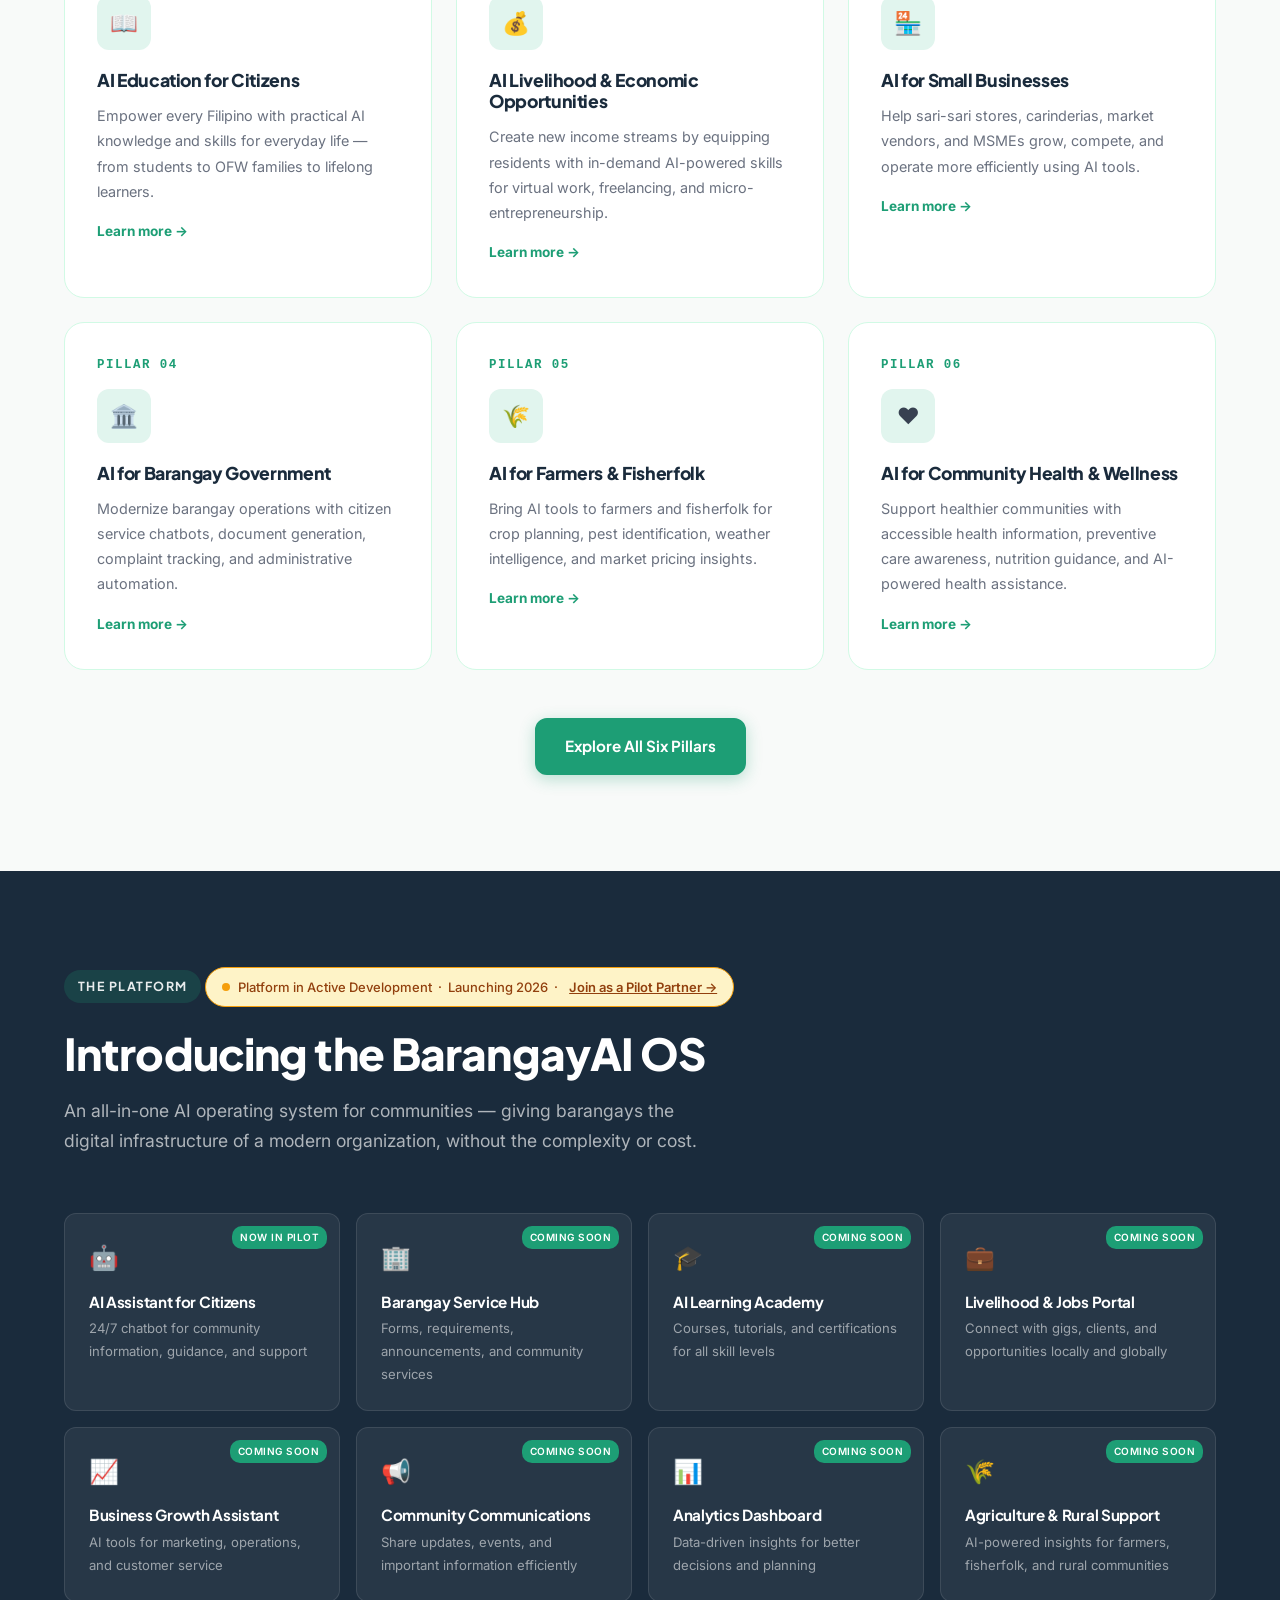
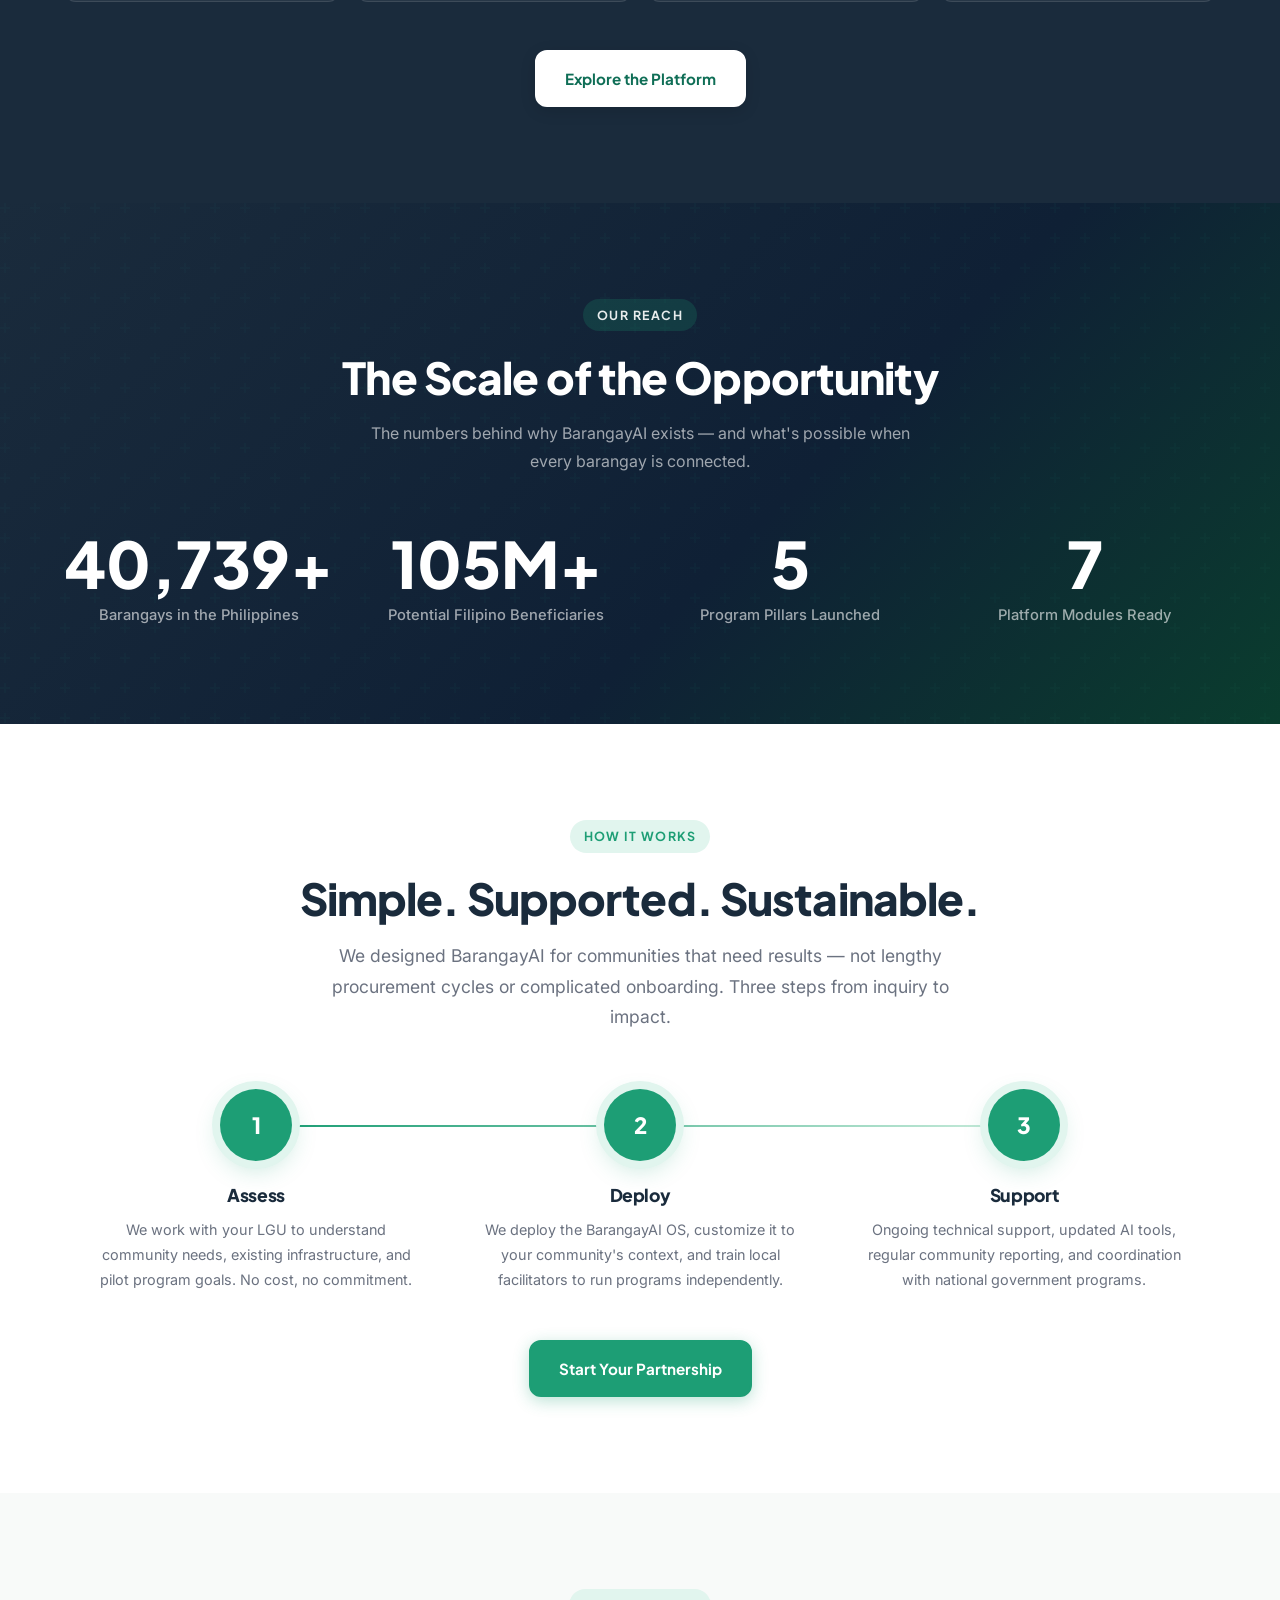
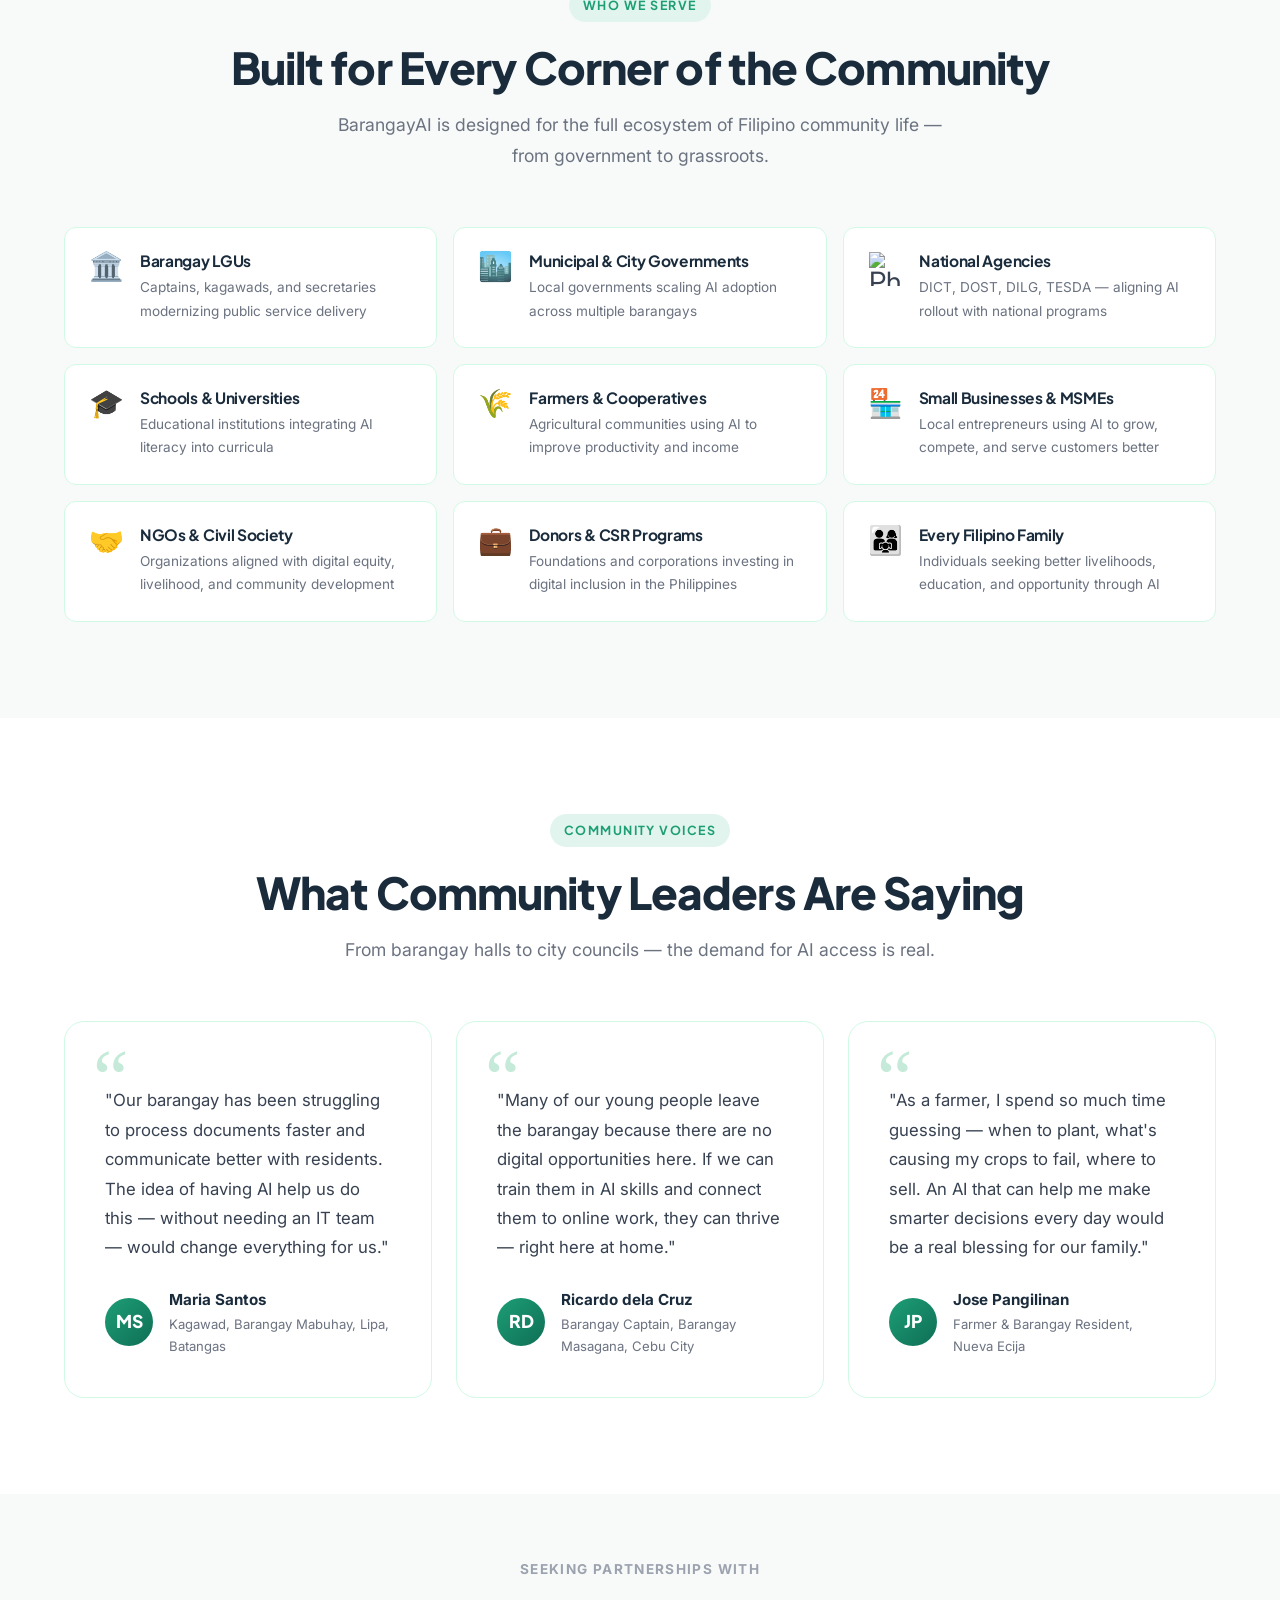
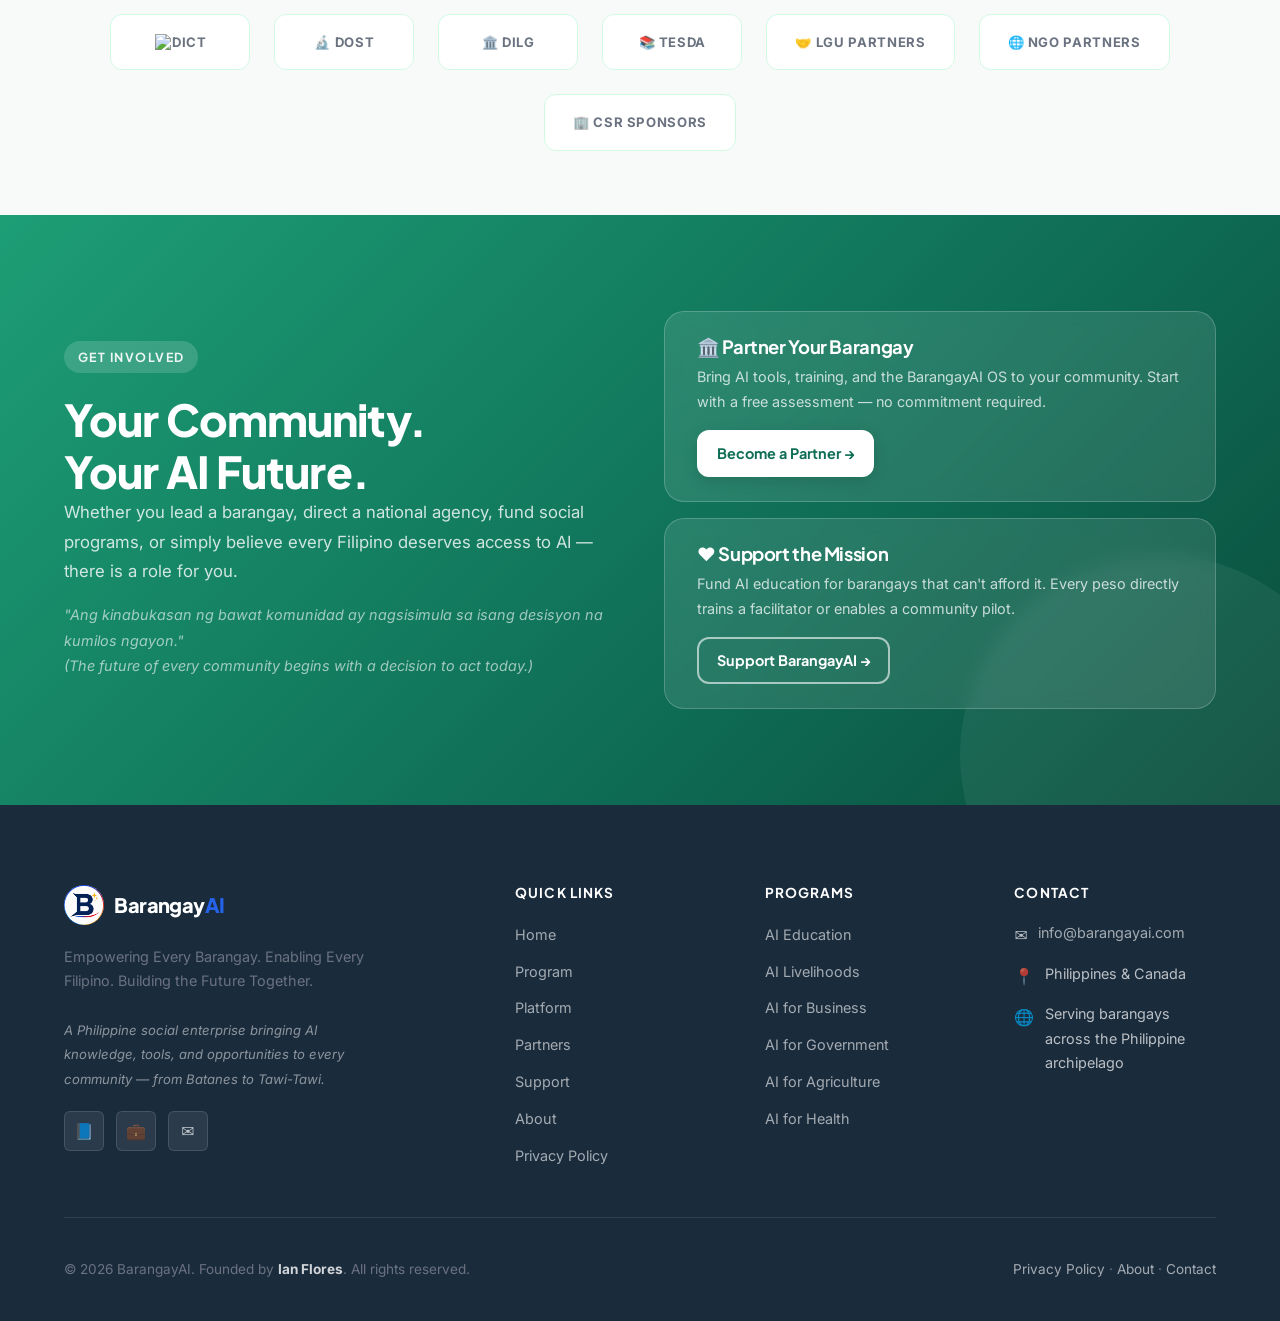
==== commit 1cf7cb4e: "Mobile responsiveness overhaul" ====
--- a/index.html
+++ b/index.html
@@ -2,7 +2,7 @@
 <html lang="en">
 <head>
   <meta charset="UTF-8" />
-  <meta name="viewport" content="width=device-width, initial-scale=1.0" />
+  <meta name="viewport" content="width=device-width, initial-scale=1.0, maximum-scale=5.0" />
   <title>BarangayAI — Empowering Every Barangay. Enabling Every Filipino.</title>
   <meta name="description" content="BarangayAI is a Philippine social enterprise bringing AI education, tools, and digital services to all 42,000+ barangays. Partner with us to modernize your community." />
   <meta property="og:title" content="BarangayAI — Empowering Every Barangay. Enabling Every Filipino." />
--- a/styles.css
+++ b/styles.css
@@ -49,7 +49,12 @@
   --max-w: 1200px;
 }
 
-html { scroll-behavior: smooth; font-size: 16px; }
+html {
+  scroll-behavior: smooth;
+  font-size: 16px;
+  -webkit-text-size-adjust: 100%;
+  text-size-adjust: 100%;
+}
 
 body {
   font-family: var(--font-body);
@@ -57,6 +62,13 @@
   color: var(--gray-dark);
   line-height: 1.7;
   -webkit-font-smoothing: antialiased;
+  overflow-x: hidden;
+  max-width: 100vw;
+}
+
+img, video, iframe, embed, object {
+  max-width: 100%;
+  height: auto;
 }
 
 /* --- Typography --- */
@@ -83,6 +95,7 @@
 
 /* --- Layout --- */
 .container {
+  width: 100%;
   max-width: var(--max-w);
   margin: 0 auto;
   padding: 0 1.5rem;
@@ -1582,3 +1595,203 @@
     text-align: center;
   }
 }
+
+/* =====================================================
+   Mobile Responsiveness — Global Overhaul
+   ===================================================== */
+
+/* --- Nav touch target & overflow fix --- */
+.nav-hamburger {
+  min-width: 44px;
+  min-height: 44px;
+}
+.nav { overflow: visible; }
+
+/* --- Container fluid padding --- */
+@media (max-width: 768px) {
+  .container { padding: 0 16px; }
+}
+@media (max-width: 480px) {
+  .container { padding: 0 12px; }
+}
+
+/* --- Typography responsive scale --- */
+@media (max-width: 768px) {
+  h1, .h1 { font-size: clamp(28px, 7vw, 40px); }
+  h2, .h2 { font-size: clamp(22px, 5vw, 32px); }
+  h3, .h3 { font-size: clamp(18px, 4vw, 24px); }
+  p, li { font-size: 15px; line-height: 1.7; }
+  section { padding: 3.5rem 0; }
+}
+@media (max-width: 480px) {
+  h1, .h1 { font-size: clamp(24px, 8vw, 32px); }
+  h2, .h2 { font-size: clamp(20px, 6vw, 26px); }
+}
+
+/* --- Touch targets --- */
+@media (max-width: 768px) {
+  .btn, .btn-primary, .btn-secondary, .btn-outline,
+  .btn-white, .btn-outline-white, .hero2-btn,
+  .launch-cta-btn {
+    min-height: 44px;
+    display: inline-flex;
+    align-items: center;
+    justify-content: center;
+  }
+  input[type="text"], input[type="email"],
+  input[type="tel"], input[type="number"],
+  textarea, select {
+    min-height: 48px;
+    font-size: 16px !important; /* prevents iOS auto-zoom on focus */
+    padding: 12px 14px;
+    width: 100%;
+    border-radius: 8px;
+  }
+}
+
+/* --- Hero2 mobile (extends hero2 block above) --- */
+@media (max-width: 768px) {
+  .hero2-trust { flex-direction: column; gap: 6px; }
+  .hero2-sep { display: none; }
+}
+
+/* --- Hero stat cards mobile --- */
+@media (max-width: 480px) {
+  .hero2-cards { grid-template-columns: 1fr 1fr; }
+  .hero2-card-num { font-size: 22px; }
+}
+
+/* --- OS modules home page --- */
+@media (max-width: 768px) {
+  .os-modules { grid-template-columns: repeat(2, 1fr); }
+}
+@media (max-width: 480px) {
+  .os-modules { grid-template-columns: 1fr; }
+}
+
+/* --- Program pillars grid --- */
+@media (max-width: 1024px) {
+  .pillars-grid { grid-template-columns: repeat(2, 1fr); }
+}
+@media (max-width: 600px) {
+  .pillars-grid { grid-template-columns: 1fr; }
+}
+
+/* --- Platform page: overview grid --- */
+@media (max-width: 768px) {
+  .overview-grid { grid-template-columns: repeat(2, 1fr) !important; }
+  .module-layout, .module-layout.reverse {
+    grid-template-columns: 1fr !important;
+    direction: ltr !important;
+  }
+  .features-grid { grid-template-columns: 1fr !important; }
+  .specs-grid { grid-template-columns: 1fr !important; }
+  .platform-waitlist-section { padding: 48px 0; }
+  .platform-waitlist-section h2 { font-size: 26px; }
+  .platform-waitlist-section p { font-size: 16px; }
+  .waitlist-actions { flex-direction: column; align-items: center; }
+  .waitlist-actions .btn { width: 100%; max-width: 300px; }
+}
+
+/* --- Partners page --- */
+@media (max-width: 1024px) {
+  .tier-grid { grid-template-columns: repeat(2, 1fr) !important; }
+  .why-grid { grid-template-columns: repeat(2, 1fr) !important; }
+}
+@media (max-width: 768px) {
+  .tier-grid { grid-template-columns: 1fr !important; }
+  .why-grid { grid-template-columns: 1fr !important; }
+  .tier-card { padding: 24px 20px; }
+  .benefits-layout { grid-template-columns: 1fr !important; }
+  .process-steps { grid-template-columns: 1fr !important; }
+  .form-section { padding: 24px 16px; }
+}
+
+/* --- Support page --- */
+@media (max-width: 768px) {
+  .impact-grid { grid-template-columns: repeat(2, 1fr) !important; }
+}
+
+/* --- About page --- */
+@media (max-width: 768px) {
+  .founder-layout { grid-template-columns: 1fr !important; text-align: center; }
+  .founder-avatar { margin: 0 auto 1.5rem; }
+  .founder-tags { justify-content: center; }
+  .values-grid { grid-template-columns: 1fr !important; }
+  .team-grid { grid-template-columns: repeat(2, 1fr) !important; }
+  .advisory-grid { grid-template-columns: 1fr !important; }
+  .media-grid { grid-template-columns: 1fr !important; }
+  .contact-grid { grid-template-columns: 1fr !important; }
+  .mission-layout { grid-template-columns: 1fr !important; }
+}
+@media (max-width: 480px) {
+  .team-grid { grid-template-columns: 1fr !important; }
+}
+
+/* --- Privacy page --- */
+@media (max-width: 768px) {
+  .privacy-content { padding: 0; }
+  .privacy-content h2 { font-size: 20px; margin-top: 32px; }
+}
+
+/* --- Footer --- */
+@media (max-width: 768px) {
+  .footer-inner { flex-direction: column; gap: 2rem; text-align: center; }
+  .footer-links { flex-direction: column; align-items: center; gap: 12px; }
+  .footer-social { justify-content: center; }
+  .footer-brand p { max-width: 100%; }
+}
+
+/* --- Tables --- */
+@media (max-width: 768px) {
+  .table-wrapper { overflow-x: auto; -webkit-overflow-scrolling: touch; }
+  table { min-width: 500px; }
+}
+
+/* --- CTA section --- */
+@media (max-width: 768px) {
+  .cta-inner { grid-template-columns: 1fr !important; gap: 2rem; }
+  .cta-cards { grid-template-columns: 1fr !important; }
+}
+
+/* --- Coming soon banners (mobile) --- */
+@media (max-width: 768px) {
+  .platform-launch-notice { padding: 20px 16px; }
+  .launch-cta-btn { width: 100%; text-align: center; }
+  .platform-status-banner { font-size: 12px; padding: 6px 12px; white-space: normal; }
+}
+
+/* --- Marquee bar (mobile) --- */
+@media (max-width: 768px) {
+  .marquee-bar { padding: 10px 0; }
+  .marquee-content span { font-size: 12px; }
+}
+
+/* --- Audience grid (home) --- */
+@media (max-width: 768px) {
+  .audience-grid { grid-template-columns: 1fr 1fr !important; }
+}
+@media (max-width: 480px) {
+  .audience-grid { grid-template-columns: 1fr !important; }
+}
+
+/* --- Page hero (inner pages) --- */
+@media (max-width: 768px) {
+  .page-hero { padding: 5rem 0 3rem; }
+  .page-hero h1 { font-size: clamp(26px, 7vw, 38px); }
+}
+
+/* --- Scroll reveal — reduced motion --- */
+@media (prefers-reduced-motion: reduce) {
+  .reveal, .fade-in, .slide-up, [data-animate] {
+    animation: none !important;
+    transition: none !important;
+    opacity: 1 !important;
+    transform: none !important;
+  }
+}
+@media (max-width: 768px) {
+  .reveal, .fade-in, .slide-up {
+    transition-duration: 0.3s;
+  }
+}
